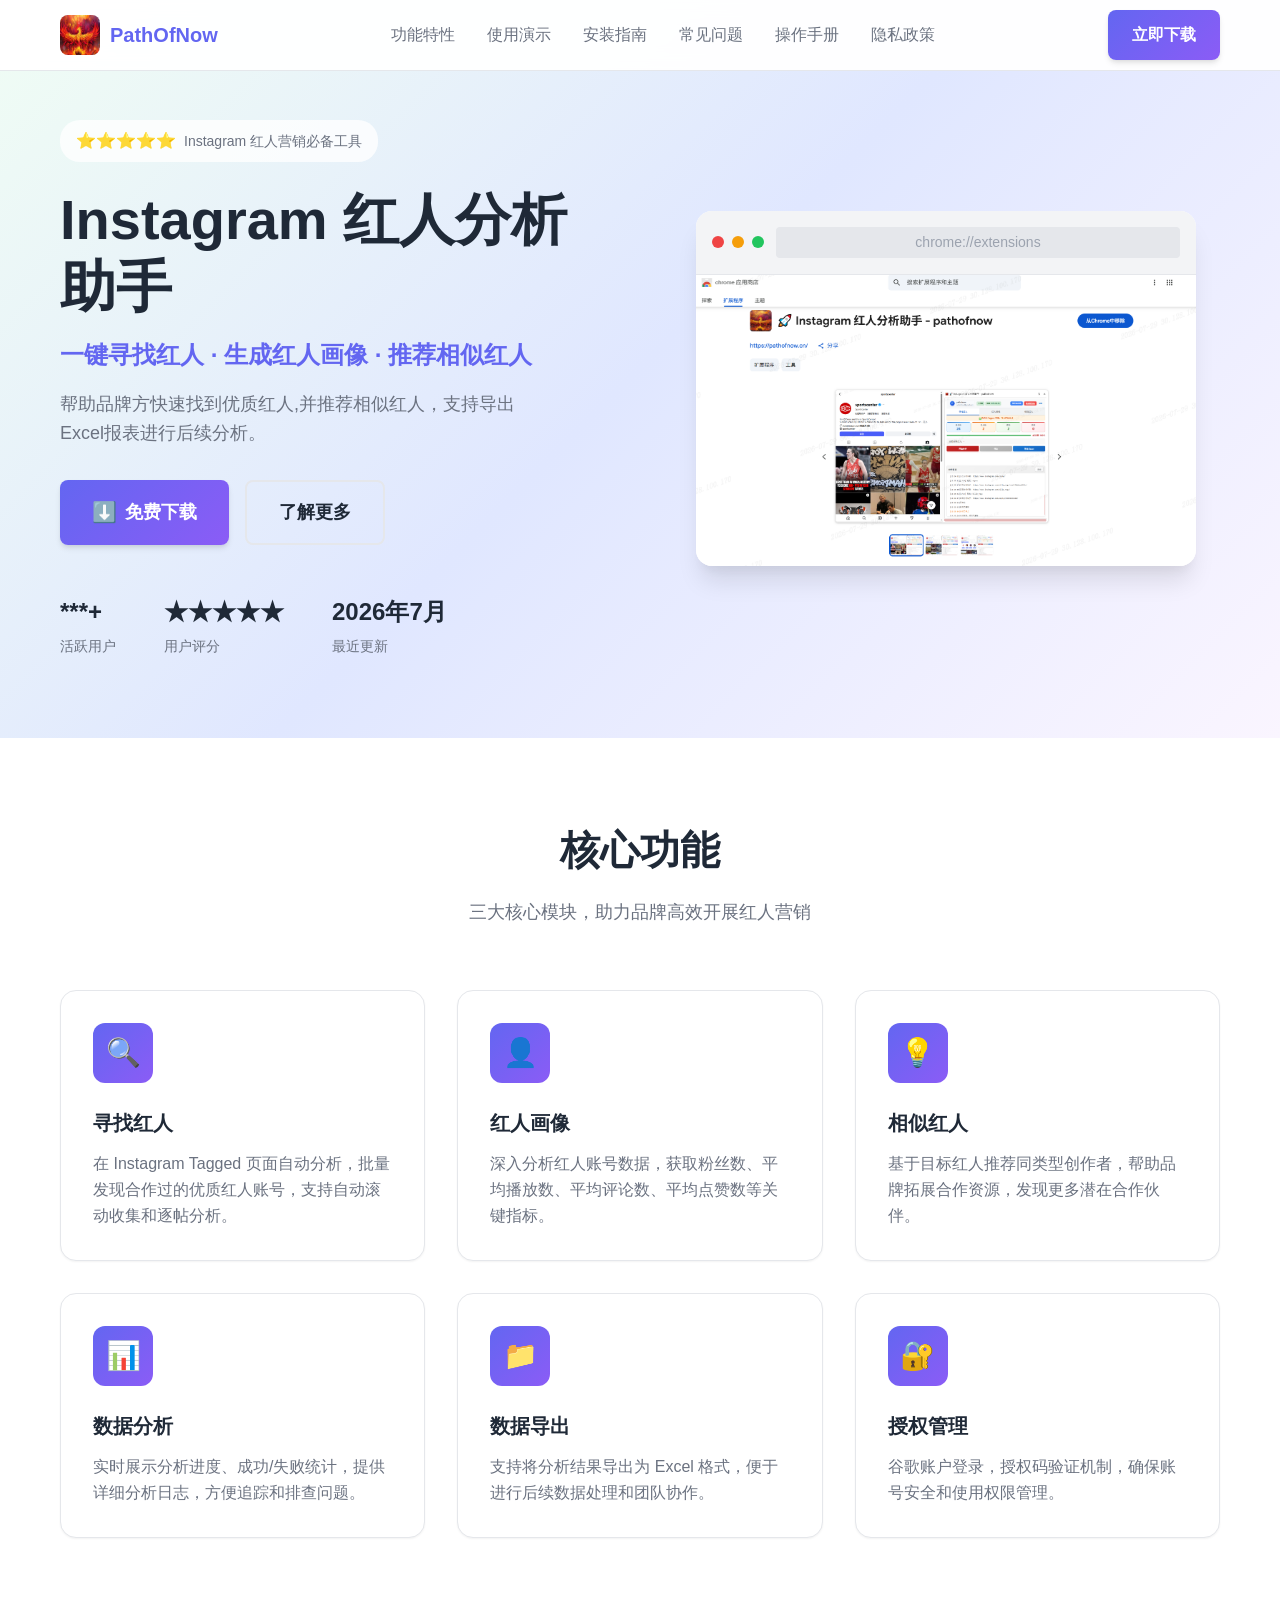
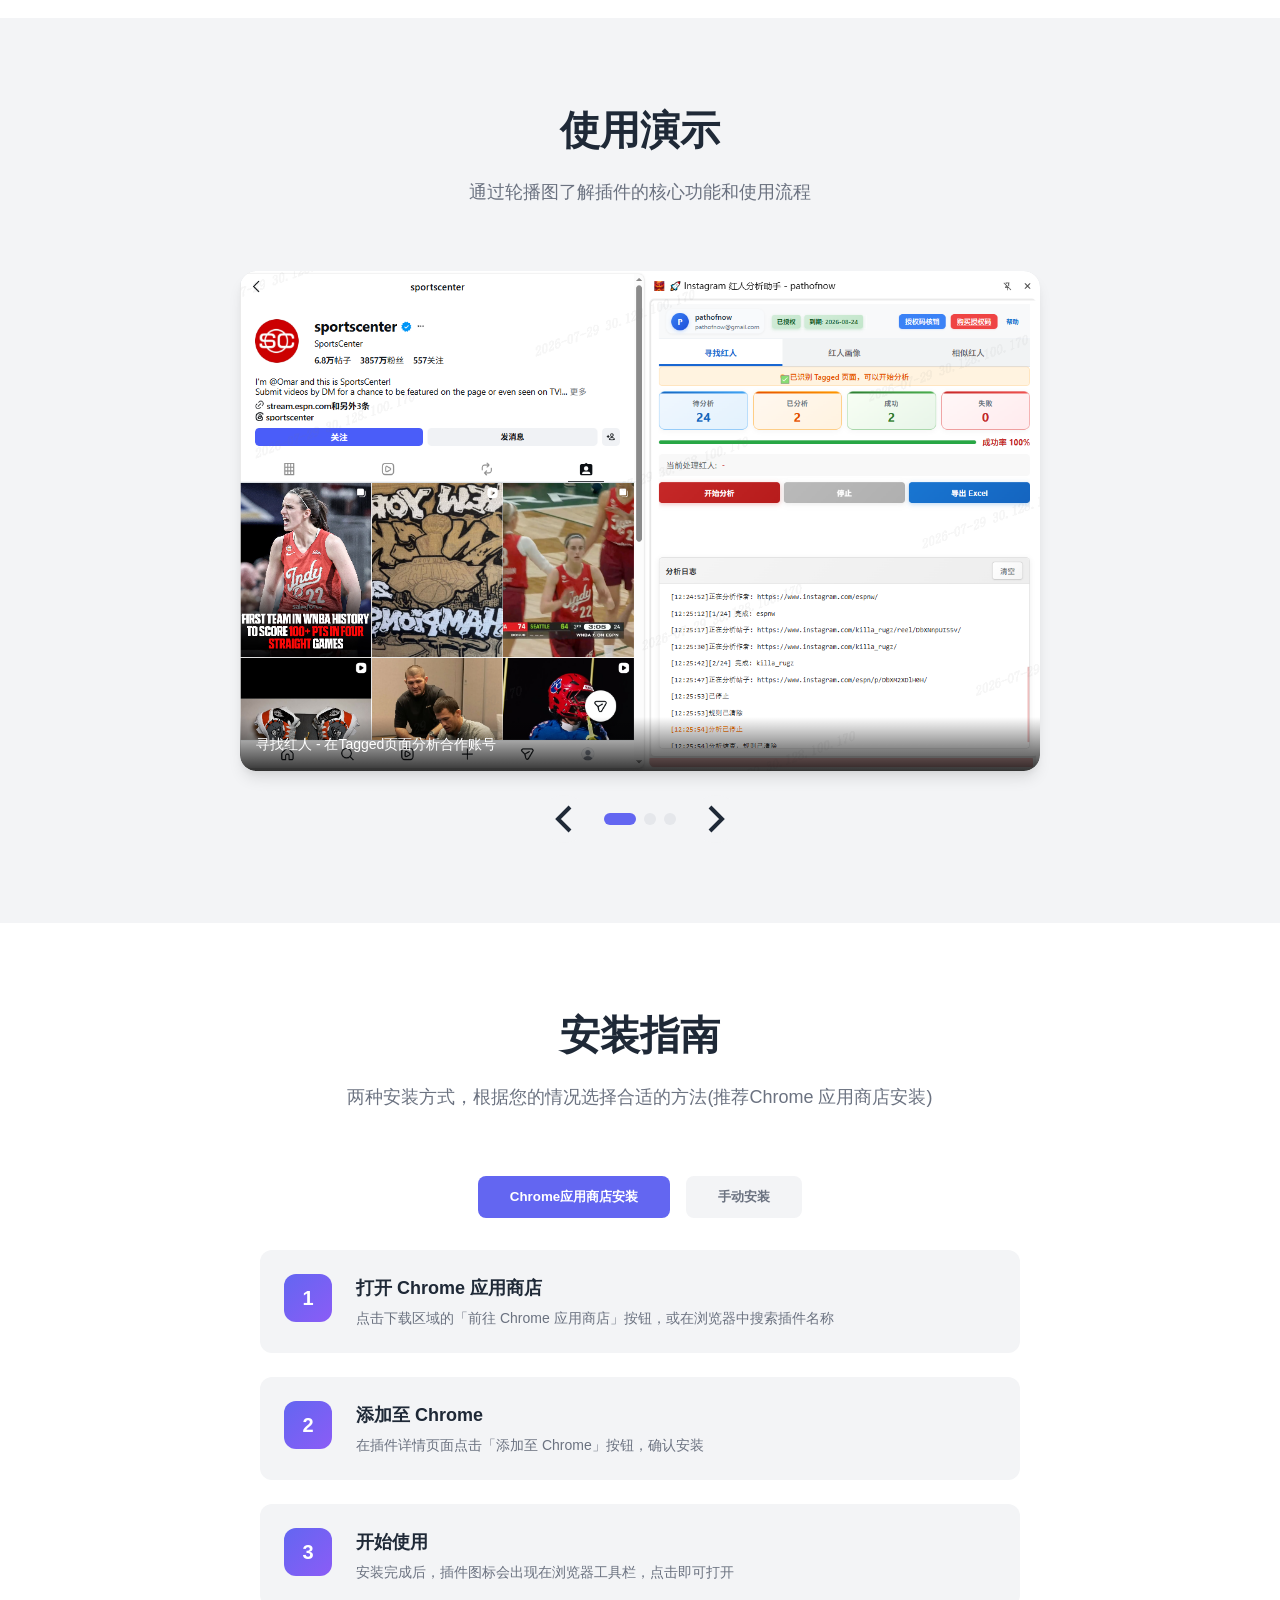
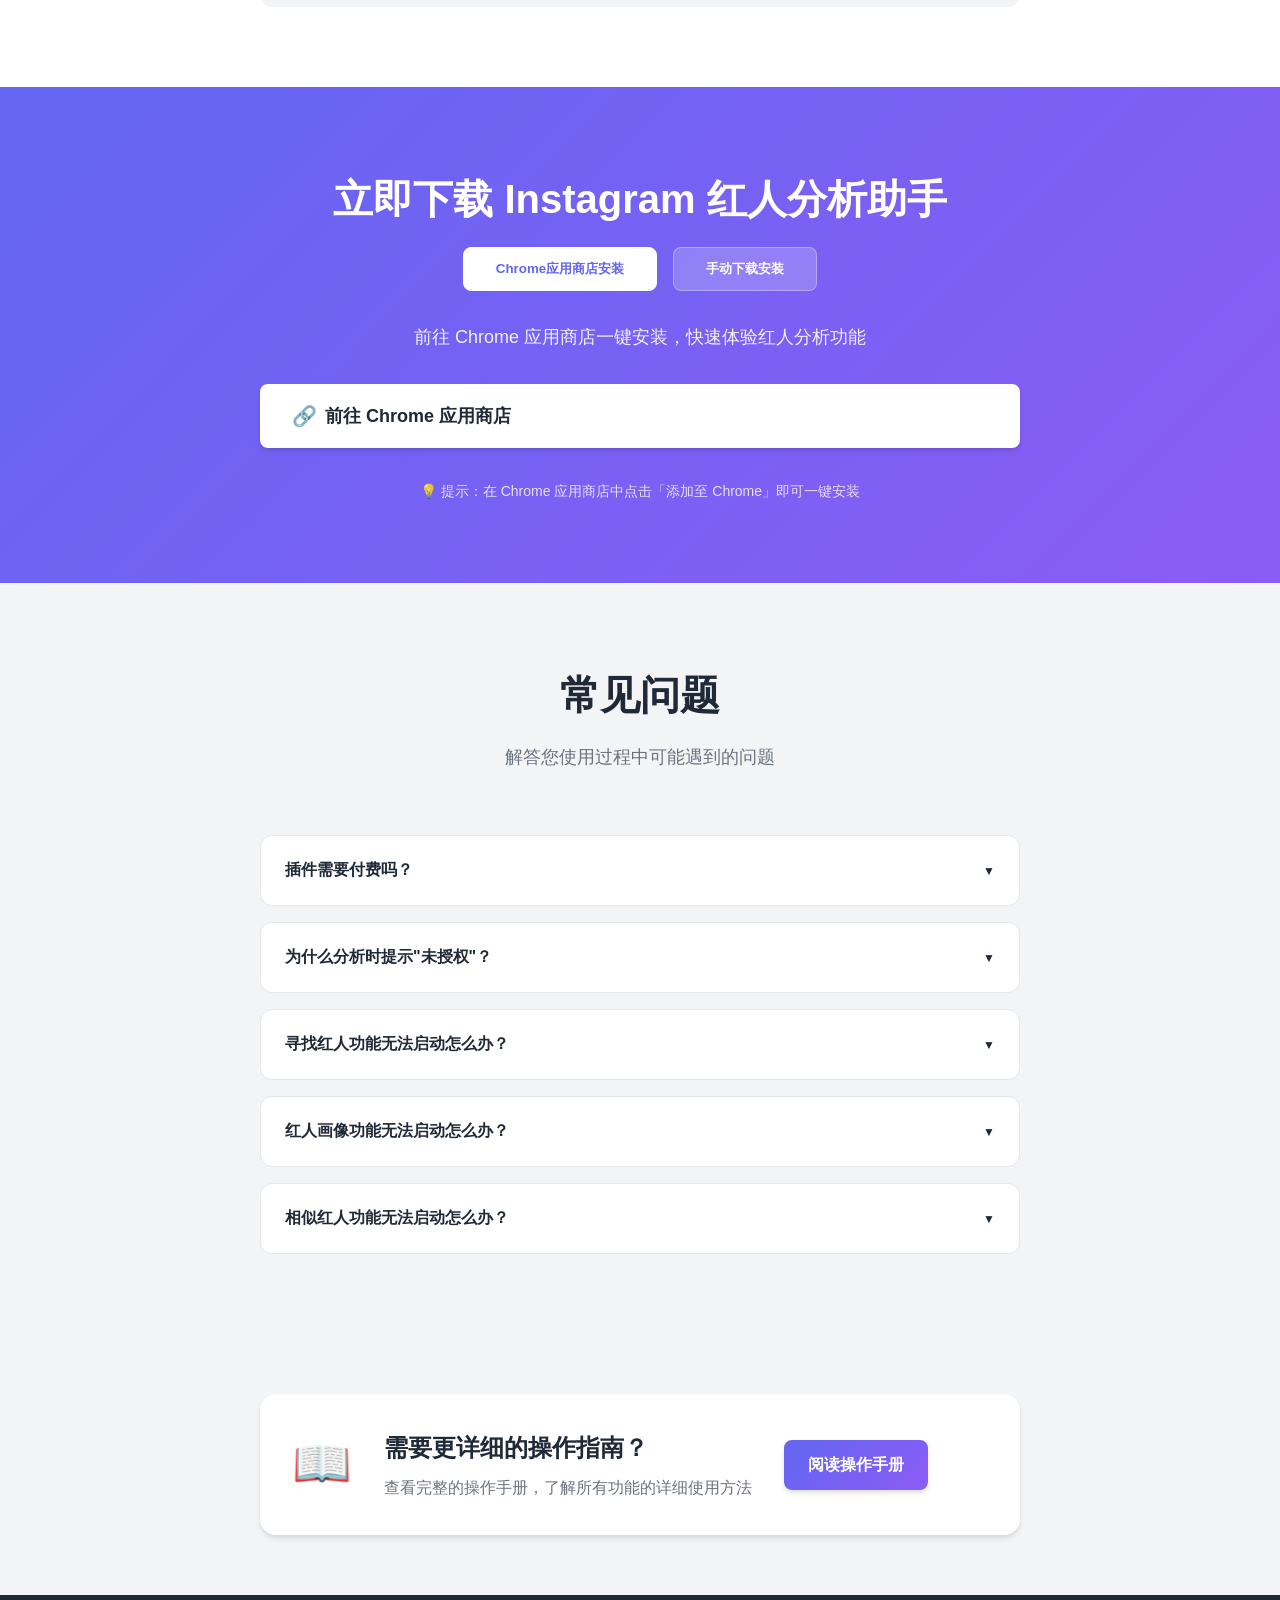
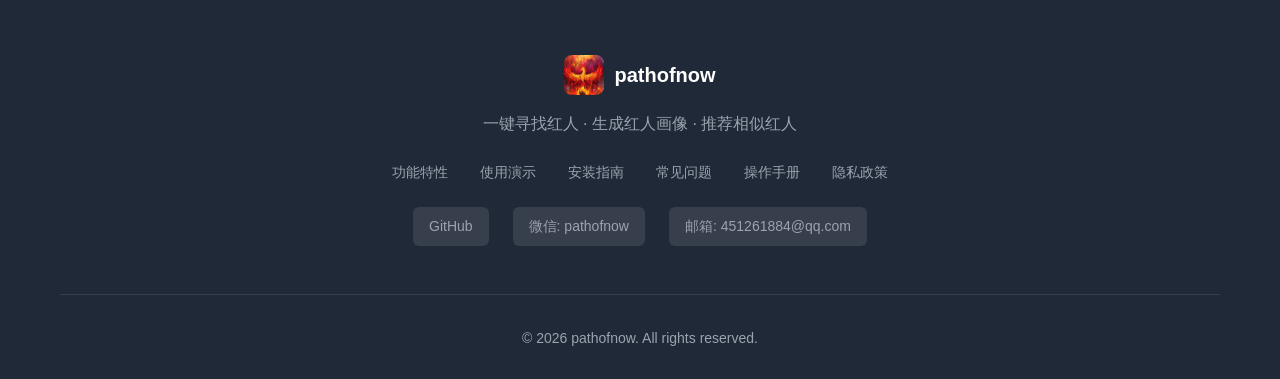
==== docs/index.html @ ff01068b "ss" ====
<!DOCTYPE html>
<html lang="zh-CN">

<head>
    <meta charset="UTF-8">
    <meta name="viewport" content="width=device-width, initial-scale=1.0">
    <title>PathOfNow 您的红人分析效率神器</title>
    <meta name="description" content="PathOfNow 是一款强大的浏览器扩展，帮助您提升工作效率，享受更好的浏览体验。">
    <link rel="stylesheet" href="css/style.css">
    <link rel="icon" type="image/png" href="assets/images/logo.png">

</head>

<body>
    <nav class="navbar">
        <div class="nav-container">
            <div class="nav-logo">
                <img src="assets/images/logo.png" alt="Logo" class="logo-icon">
                <span class="logo-text">PathOfNow</span>
            </div>
            <ul class="nav-links">
                <li><a href="#features">功能特性</a></li>
                <li><a href="#demo">使用演示</a></li>
                <li><a href="#install">安装指南</a></li>
                <li><a href="#faq">常见问题</a></li>
                <li><a href="manual.html" >操作手册</a></li>
                <li><a href="privacy.html" target="_blank">隐私政策</a></li>

            </ul>
            <div class="nav-actions">
                <a href="#download" class="btn btn-primary">立即下载</a>
                <div class="hamburger">
                    <span></span>
                    <span></span>
                    <span></span>
                </div>
            </div>
        </div>
    </nav>

    <section class="hero">
        <div class="hero-container">
            <div class="hero-content">
                <div class="hero-badge">
                    <span class="badge-icon">⭐⭐⭐⭐⭐</span>
                    <span>Instagram 红人营销必备工具</span>
                </div>
                <h1 class="hero-title">Instagram 红人分析助手</h1>
                <p class="hero-subtitle">一键寻找红人 · 生成红人画像 · 推荐相似红人</p>
                <p class="hero-description">帮助品牌方快速找到优质红人,并推荐相似红人，支持导出 Excel报表进行后续分析。</p>
                <div class="hero-actions">
                    <a href="#download" class="btn btn-large btn-primary">
                        <span class="btn-icon">⬇️</span>
                        免费下载
                    </a>
                    <a href="#features" class="btn btn-large btn-outline">
                        了解更多
                    </a>
                </div>
                <div class="hero-stats">
                    <div class="stat-item">
                        <span class="stat-value">***+</span>
                        <span class="stat-label">活跃用户</span>
                    </div>
                    <div class="stat-item">
                        <span class="stat-value">★★★★★</span>
                        <span class="stat-label">用户评分</span>
                    </div>
                    <div class="stat-item">
                        <span class="stat-value">2026年7月</span>
                        <span class="stat-label">最近更新</span>
                    </div>
                </div>
            </div>
            <div class="hero-visual">
                <div class="browser-mockup">
                    <div class="browser-header">
                        <div class="browser-dots">
                            <span class="dot dot-red"></span>
                            <span class="dot dot-yellow"></span>
                            <span class="dot dot-green"></span>
                        </div>
                        <div class="browser-url">chrome://extensions</div>
                    </div>
                    <div class="browser-content">
                        <img src="assets/images/plugin.png" alt="插件截图" class="screenshot">
                    </div>
                </div>
            </div>
        </div>
    </section>

    <section class="features" id="features">
        <div class="features-container">
            <div class="section-header">
                <h2 class="section-title">核心功能</h2>
                <p class="section-subtitle">三大核心模块，助力品牌高效开展红人营销</p>
            </div>
            <div class="features-grid">
                <div class="feature-card">
                    <div class="feature-icon">
                        <span>🔍</span>
                    </div>
                    <h3 class="feature-title">寻找红人</h3>
                    <p class="feature-description">在 Instagram Tagged 页面自动分析，批量发现合作过的优质红人账号，支持自动滚动收集和逐帖分析。</p>
                </div>
                <div class="feature-card">
                    <div class="feature-icon">
                        <span>👤</span>
                    </div>
                    <h3 class="feature-title">红人画像</h3>
                    <p class="feature-description">深入分析红人账号数据，获取粉丝数、平均播放数、平均评论数、平均点赞数等关键指标。</p>
                </div>
                <div class="feature-card">
                    <div class="feature-icon">
                        <span>💡</span>
                    </div>
                    <h3 class="feature-title">相似红人</h3>
                    <p class="feature-description">基于目标红人推荐同类型创作者，帮助品牌拓展合作资源，发现更多潜在合作伙伴。</p>
                </div>
                <div class="feature-card">
                    <div class="feature-icon">
                        <span>📊</span>
                    </div>
                    <h3 class="feature-title">数据分析</h3>
                    <p class="feature-description">实时展示分析进度、成功/失败统计，提供详细分析日志，方便追踪和排查问题。</p>
                </div>
                <div class="feature-card">
                    <div class="feature-icon">
                        <span>📁</span>
                    </div>
                    <h3 class="feature-title">数据导出</h3>
                    <p class="feature-description">支持将分析结果导出为 Excel 格式，便于进行后续数据处理和团队协作。</p>
                </div>
                <div class="feature-card">
                    <div class="feature-icon">
                        <span>🔐</span>
                    </div>
                    <h3 class="feature-title">授权管理</h3>
                    <p class="feature-description">谷歌账户登录，授权码验证机制，确保账号安全和使用权限管理。</p>
                </div>
            </div>
        </div>
    </section>

    <section class="demo" id="demo">
        <div class="demo-container">
            <div class="section-header">
                <h2 class="section-title">使用演示</h2>
                <p class="section-subtitle">通过轮播图了解插件的核心功能和使用流程</p>
            </div>
            <div class="demo-content">
                <div class="demo-carousel">
                    <div class="carousel-container">
                        <div class="carousel-track">
                            <div class="carousel-slide" data-index="0">
                                <img src="assets/images/tagged_find.png" alt="寻找红人功能">
                                <div class="slide-caption">寻找红人 - 在Tagged页面分析合作账号</div>
                            </div>
                            <div class="carousel-slide" data-index="1">
                                <img src="assets/images/huaxiang.png" alt="红人画像功能">
                                <div class="slide-caption">红人画像 - 分析粉丝数、播放量等关键数据</div>
                            </div>
                            <div class="carousel-slide" data-index="2">
                                <img src="assets/images/tuijian.png" alt="相似红人推荐">
                                <div class="slide-caption">相似红人 - 发现同类型的优质创作者</div>
                            </div>
                        </div>
                    </div>
                    <div class="carousel-controls">
                        <button class="carousel-prev" aria-label="上一张">
                            <svg viewBox="0 0 24 24" fill="none" stroke="currentColor" stroke-width="2">
                                <path d="M15 18l-6-6 6-6" />
                            </svg>
                        </button>
                        <div class="carousel-indicators">
                            <button class="indicator active" data-index="0"></button>
                            <button class="indicator" data-index="1"></button>
                            <button class="indicator" data-index="2"></button>
                        </div>
                        <button class="carousel-next" aria-label="下一张">
                            <svg viewBox="0 0 24 24" fill="none" stroke="currentColor" stroke-width="2">
                                <path d="M9 18l6-6-6-6" />
                            </svg>
                        </button>
                    </div>
                </div>
            </div>
        </div>
    </section>

    <section class="install" id="install">
        <div class="install-container">
            <div class="section-header">
                <h2 class="section-title">安装指南</h2>
                <p class="section-subtitle">两种安装方式，根据您的情况选择合适的方法(推荐Chrome 应用商店安装)</p>
            </div>
            <div class="install-tabs">
                <button class="tab-btn active" data-tab="chrome">Chrome应用商店安装</button>
                <button class="tab-btn" data-tab="manual">手动安装</button>
            </div>
            <div class="tab-content active" id="chrome">
                <div class="install-steps">
                    <div class="install-step">
                        <div class="install-step-icon">1</div>
                        <div class="install-step-content">
                            <h4>打开 Chrome 应用商店</h4>
                            <p>点击下载区域的「前往 Chrome 应用商店」按钮，或在浏览器中搜索插件名称</p>
                        </div>
                    </div>
                    <div class="install-step">
                        <div class="install-step-icon">2</div>
                        <div class="install-step-content">
                            <h4>添加至 Chrome</h4>
                            <p>在插件详情页面点击「添加至 Chrome」按钮，确认安装</p>
                        </div>
                    </div>
                    <div class="install-step">
                        <div class="install-step-icon">3</div>
                        <div class="install-step-content">
                            <h4>开始使用</h4>
                            <p>安装完成后，插件图标会出现在浏览器工具栏，点击即可打开</p>
                        </div>
                    </div>
                </div>
            </div>
            <div class="tab-content" id="manual">
                <div class="install-steps">
                    <div class="install-step">
                        <div class="install-step-icon">1</div>
                        <div class="install-step-content">
                            <h4>下载插件压缩包</h4>
                            <p>点击下方下载按钮，获取插件 ZIP 压缩包</p>
                        </div>
                    </div>
                    <div class="install-step">
                        <div class="install-step-icon">2</div>
                        <div class="install-step-content">
                            <h4>解压压缩包</h4>
                            <p>将下载的 ZIP 文件解压到任意文件夹，记住解压路径</p>
                        </div>
                    </div>
                    <div class="install-step">
                        <div class="install-step-icon">3</div>
                        <div class="install-step-content">
                            <h4>打开扩展管理页面</h4>
                            <p>在浏览器地址栏输入 chrome://extensions 并回车</p>
                        </div>
                    </div>
                    <div class="install-step">
                        <div class="install-step-icon">4</div>
                        <div class="install-step-content">
                            <h4>开启开发者模式</h4>
                            <p>在扩展管理页面右上角开启「开发者模式」开关</p>
                        </div>
                    </div>
                    <div class="install-step">
                        <div class="install-step-icon">5</div>
                        <div class="install-step-content">
                            <h4>加载已解压的扩展程序</h4>
                            <p>点击「加载已解压的扩展程序」，选择解压后的文件夹</p>
                        </div>
                    </div>
                    <div class="install-step">
                        <div class="install-step-icon">6</div>
                        <div class="install-step-content">
                            <h4>固定插件到工具栏</h4>
                            <p>点击浏览器右上角三个点的图标,在下拉列表中选择 拓展程序/管理拓展程序,固定插件到工具栏</p>
                        </div>
                    </div>
                </div>
            </div>
        </div>
    </section>

    <section class="download" id="download">
        <div class="download-container">
            <div class="download-content">
                <h2 class="download-title">立即下载 Instagram 红人分析助手</h2>
                <div class="install-tabs download-tabs">
                    <button class="tab-btn active" data-tab="chrome-store">Chrome应用商店安装</button>
                    <button class="tab-btn " data-tab="download-zip">手动下载安装</button>
                </div>
                <div class="tab-content download-tab-content active" id="chrome-store">
                    <p class="download-description">前往 Chrome 应用商店一键安装，快速体验红人分析功能</p>
                    <div class="download-buttons">
                        <a href="https://chromewebstore.google.com/search/pathofnow?hl=zh-CN" class="btn btn-large btn-primary btn-chrome" target="_blank">
                            <span class="btn-icon">🔗</span>
                            前往 Chrome 应用商店
                        </a>
                    </div>
                    <p class="download-note">💡 提示：在 Chrome 应用商店中点击「添加至 Chrome」即可一键安装</p>
                </div>
                <div class="tab-content download-tab-content " id="download-zip">
                    <p class="download-description">下载插件后，按照安装指南完成安装，开启您的红人营销分析之旅</p>
                    <div class="download-buttons">
                        <a href="https://github.com/PathOfNow/Influencer-Analysis-chrome-extension/releases/latest/download/release.zip"
                            class="btn btn-large btn-primary btn-zip" target="_blank">
                            <span class="btn-icon">📦</span>
                            下载 ZIP 包
                        </a>
                    </div>
                    <p class="download-note">💡 提示：安装前请确保您使用的是 Chrome 或其他 Chromium 内核浏览器，安装后授权谷歌登录即可使用</p>
                </div>
            </div>
        </div>
    </section>

    <section class="faq" id="faq">
        <div class="faq-container">
            <div class="section-header">
                <h2 class="section-title">常见问题</h2>
                <p class="section-subtitle">解答您使用过程中可能遇到的问题</p>
            </div>
            <div class="faq-list">
                <div class="faq-item">
                    <button class="faq-question">
                        <span>插件需要付费吗？</span>
                        <span class="faq-icon">▼</span>
                    </button>
                    <div class="faq-answer">
                        <p>插件本身免费下载，登录后可以免费试用3天。到期后可以购买授权码继续使用。</p>
                    </div>
                </div>
                <div class="faq-item">
                    <button class="faq-question">
                        <span>为什么分析时提示"未授权"？</span>
                        <span class="faq-icon">▼</span>
                    </button>
                    <div class="faq-answer">
                        <p>这表示您未授权或者授权已到期。请点击"授权码核销"按钮，输入购买的授权码完成验证。</p>
                    </div>
                </div>
                <div class="faq-item">
                    <button class="faq-question">
                        <span>寻找红人功能无法启动怎么办？</span>
                        <span class="faq-icon">▼</span>
                    </button>
                    <div class="faq-answer">
                        <p>请确保您当前在 Instagram 的 Tagged 页面（URL包含 /tagged/），并且已登录 Instagram 账号。如果问题依旧，请尝试刷新页面后重新操作。</p>
                    </div>
                </div>
                <div class="faq-item">
                    <button class="faq-question">
                        <span>红人画像功能无法启动怎么办？</span>
                        <span class="faq-icon">▼</span>
                    </button>
                    <div class="faq-answer">
                        <p>请确保您当前在 Instagram 的红人主页页面，并且已登录 Instagram 账号，如果问题依旧，请尝试刷新页面后重新操作</p>
                    </div>
                </div>
                <div class="faq-item">
                    <button class="faq-question">
                        <span>相似红人功能无法启动怎么办？</span>
                        <span class="faq-icon">▼</span>
                    </button>
                    <div class="faq-answer">
                        <p>请确保您当前在 Instagram 的红人主页页面，并且已登录 Instagram 账号，同时你的账户有相似推荐的权限(有联系人图标➕👤),同时红人打开了相似推荐的权限</p>
                    </div>
                </div>
            </div>
        </div>
    </section>

    <section class="manual-link">
        <div class="manual-link-container">
            <div class="manual-link-content">
                <div class="manual-link-icon">📖</div>
                <div class="manual-link-text">
                    <h3>需要更详细的操作指南？</h3>
                    <p>查看完整的操作手册，了解所有功能的详细使用方法</p>
                </div>
                <a href="manual.html" class="btn btn-primary">阅读操作手册</a>
            </div>
        </div>
    </section>

    <footer class="footer">
        <div class="footer-container">
            <div class="footer-content">
                <div class="footer-logo">
                    <img src="assets/images/logo.png" alt="Logo" class="logo-icon">
                    <span class="logo-text">pathofnow</span>
                </div>
                <p class="footer-description">一键寻找红人 · 生成红人画像 · 推荐相似红人</p>
                <div class="footer-links">
                    <a href="#features">功能特性</a>
                    <a href="#demo">使用演示</a>
                    <a href="#install">安装指南</a>
                    <a href="#faq">常见问题</a>
                    <a href="manual.html" >操作手册</a>
                    <a href="privacy.html" target="_blank">隐私政策</a>
                </div>
                <div class="footer-social">
                    <a href="https://github.com/PathOfNow/Influencer-Analysis-chrome-extension" target="_blank" class="social-icon">GitHub</a>
                    <span class="social-icon">微信: pathofnow</span>
                    <span class="social-icon">邮箱: 451261884@qq.com</span>
                </div>
            </div>
            <div class="footer-bottom">
                <p>© 2026 pathofnow. All rights reserved.</p>
            </div>
        </div>
    </footer>

    <script src="js/main.js"></script>
</body>

</html>
---- docs/css/style.css ----
* {
    margin: 0;
    padding: 0;
    box-sizing: border-box;
}

:root {
    --primary-color: #6366f1;
    --primary-dark: #4f46e5;
    --secondary-color: #8b5cf6;
    --accent-color: #f59e0b;
    --text-primary: #1f2937;
    --text-secondary: #6b7280;
    --text-light: #9ca3af;
    --bg-primary: #ffffff;
    --bg-secondary: #f3f4f6;
    --bg-tertiary: #e5e7eb;
    --card-bg: #ffffff;
    --border-color: #e5e7eb;
    --shadow-sm: 0 1px 2px 0 rgba(0, 0, 0, 0.05);
    --shadow-md: 0 4px 6px -1px rgba(0, 0, 0, 0.1), 0 2px 4px -1px rgba(0, 0, 0, 0.06);
    --shadow-lg: 0 10px 15px -3px rgba(0, 0, 0, 0.1), 0 4px 6px -2px rgba(0, 0, 0, 0.05);
    --shadow-xl: 0 20px 25px -5px rgba(0, 0, 0, 0.1), 0 10px 10px -5px rgba(0, 0, 0, 0.04);
}

html {
    scroll-behavior: smooth;
}

body {
    font-family: -apple-system, BlinkMacSystemFont, 'Segoe UI', Roboto, 'Helvetica Neue', Arial, sans-serif;
    color: var(--text-primary);
    background-color: var(--bg-primary);
    line-height: 1.6;
}

.container {
    max-width: 1200px;
    margin: 0 auto;
    padding: 0 20px;
}

.navbar {
    position: fixed;
    top: 0;
    left: 0;
    right: 0;
    background: rgba(255, 255, 255, 0.95);
    backdrop-filter: blur(10px);
    z-index: 1000;
    border-bottom: 1px solid var(--border-color);
    transition: transform 0.3s ease;
}

.hamburger {
    display: none;
    flex-direction: column;
    gap: 5px;
    cursor: pointer;
    padding: 5px;
}

.hamburger span {
    width: 25px;
    height: 3px;
    background: var(--text-primary);
    border-radius: 3px;
    transition: all 0.3s;
}

.hamburger.active span:nth-child(1) {
    transform: rotate(45deg) translate(5px, 5px);
}

.hamburger.active span:nth-child(2) {
    opacity: 0;
}

.hamburger.active span:nth-child(3) {
    transform: rotate(-45deg) translate(7px, -6px);
}

.nav-container {
    max-width: 1200px;
    margin: 0 auto;
    padding: 0 20px;
    display: flex;
    align-items: center;
    justify-content: space-between;
    height: 70px;
}

.nav-logo {
    display: flex;
    align-items: center;
    gap: 10px;
}

.logo-icon {
    width: 40px;
    height: 40px;
    border-radius: 8px;
}

.logo-text {
    font-size: 1.25rem;
    font-weight: 700;
    color: var(--primary-color);
}

.nav-links {
    display: flex;
    list-style: none;
    gap: 2rem;
}

.nav-links a {
    text-decoration: none;
    color: var(--text-secondary);
    font-weight: 500;
    transition: color 0.2s;
}

.nav-links a:hover {
    color: var(--primary-color);
}

.nav-actions {
    display: flex;
    gap: 1rem;
}

.btn {
    display: inline-flex;
    align-items: center;
    gap: 0.5rem;
    padding: 0.75rem 1.5rem;
    border-radius: 8px;
    font-weight: 600;
    text-decoration: none;
    transition: all 0.2s;
    cursor: pointer;
    border: none;
    font-size: 1rem;
}

.btn-primary {
    background: linear-gradient(135deg, var(--primary-color), var(--secondary-color));
    color: white;
    box-shadow: var(--shadow-md);
}

.btn-primary:hover {
    transform: translateY(-1px);
    box-shadow: var(--shadow-lg);
}

.btn-outline {
    background: transparent;
    color: var(--text-primary);
    border: 2px solid var(--border-color);
}

.btn-outline:hover {
    border-color: var(--primary-color);
    color: var(--primary-color);
}

.btn-large {
    padding: 1rem 2rem;
    font-size: 1.125rem;
}

.btn-icon {
    font-size: 1.25rem;
}

.hero {
    padding: 120px 0 80px;
    background: linear-gradient(135deg, #f0fdf4 0%, #e0e7ff 50%, #faf5ff 100%);
    overflow: hidden;
}

.hero-container {
    max-width: 1200px;
    margin: 0 auto;
    padding: 0 20px;
    display: grid;
    grid-template-columns: 1fr 1fr;
    gap: 4rem;
    align-items: center;
}

.hero-content {
    text-align: left;
}

.hero-badge {
    display: inline-flex;
    align-items: center;
    gap: 0.5rem;
    background: rgba(255, 255, 255, 0.8);
    padding: 0.5rem 1rem;
    border-radius: 20px;
    margin-bottom: 1.5rem;
    font-size: 0.875rem;
    color: var(--text-secondary);
}

.badge-icon {
    font-size: 1rem;
}

.hero-title {
    font-size: 3.5rem;
    font-weight: 800;
    color: var(--text-primary);
    margin-bottom: 1rem;
    line-height: 1.2;
}

.hero-subtitle {
    font-size: 1.5rem;
    font-weight: 600;
    color: var(--primary-color);
    margin-bottom: 1rem;
}

.hero-description {
    font-size: 1.125rem;
    color: var(--text-secondary);
    margin-bottom: 2rem;
    max-width: 500px;
}

.hero-actions {
    display: flex;
    gap: 1rem;
    margin-bottom: 3rem;
}

.hero-stats {
    display: flex;
    gap: 3rem;
}

.stat-item {
    display: flex;
    flex-direction: column;
    gap: 0.25rem;
}

.stat-value {
    font-size: 1.5rem;
    font-weight: 700;
    color: var(--text-primary);
}

.stat-label {
    font-size: 0.875rem;
    color: var(--text-secondary);
}

.hero-visual {
    display: flex;
    justify-content: center;
    align-items: center;
}

.browser-mockup {
    background: white;
    border-radius: 16px;
    box-shadow: var(--shadow-xl);
    overflow: hidden;
    width: 100%;
    max-width: 500px;
}

.browser-header {
    display: flex;
    align-items: center;
    gap: 0.75rem;
    padding: 1rem;
    background: var(--bg-secondary);
    border-bottom: 1px solid var(--border-color);
}

.browser-dots {
    display: flex;
    gap: 0.5rem;
}

.dot {
    width: 12px;
    height: 12px;
    border-radius: 50%;
}

.dot-red { background: #ef4444; }
.dot-yellow { background: #f59e0b; }
.dot-green { background: #22c55e; }

.browser-url {
    flex: 1;
    text-align: center;
    font-size: 0.875rem;
    color: var(--text-light);
    background: var(--bg-tertiary);
    padding: 0.25rem 0.5rem;
    border-radius: 4px;
}

.browser-content {
    padding: 0;
}

.screenshot {
    width: 100%;
    height: auto;
    display: block;
}

.features {
    padding: 80px 0;
    background: var(--bg-primary);
}

.features-container {
    max-width: 1200px;
    margin: 0 auto;
    padding: 0 20px;
}

.section-header {
    text-align: center;
    margin-bottom: 4rem;
}

.section-title {
    font-size: 2.5rem;
    font-weight: 800;
    color: var(--text-primary);
    margin-bottom: 1rem;
}

.section-subtitle {
    font-size: 1.125rem;
    color: var(--text-secondary);
    max-width: 600px;
    margin: 0 auto;
}

.features-grid {
    display: grid;
    grid-template-columns: repeat(3, 1fr);
    gap: 2rem;
}

.feature-card {
    background: var(--card-bg);
    padding: 2rem;
    border-radius: 16px;
    box-shadow: var(--shadow-sm);
    transition: all 0.3s;
    border: 1px solid var(--border-color);
}

.feature-card:hover {
    transform: translateY(-5px);
    box-shadow: var(--shadow-lg);
    border-color: var(--primary-color);
}

.feature-icon {
    width: 60px;
    height: 60px;
    background: linear-gradient(135deg, var(--primary-color), var(--secondary-color));
    border-radius: 12px;
    display: flex;
    align-items: center;
    justify-content: center;
    margin-bottom: 1.5rem;
    font-size: 1.75rem;
}

.feature-title {
    font-size: 1.25rem;
    font-weight: 700;
    color: var(--text-primary);
    margin-bottom: 0.75rem;
}

.feature-description {
    font-size: 1rem;
    color: var(--text-secondary);
    line-height: 1.6;
}

.demo {
    padding: 80px 0;
    background: var(--bg-secondary);
}

.demo-container {
    max-width: 1200px;
    margin: 0 auto;
    padding: 0 20px;
}

.demo-content {
    display: flex;
    justify-content: center;
    align-items: center;
}

.demo-carousel {
    width: 100%;
    max-width: 800px;
}

.carousel-container {
    position: relative;
    width: 100%;
    overflow: hidden;
    border-radius: 16px;
    background: var(--bg-tertiary);
    box-shadow: var(--shadow-lg);
}

.carousel-track {
    display: flex;
    transition: transform 0.5s ease;
}

.carousel-slide {
    flex: 0 0 100%;
    position: relative;
}

.carousel-slide img {
    width: 100%;
    height: auto;
    display: block;
    border-radius: 16px;
}

.slide-caption {
    position: absolute;
    bottom: 0;
    left: 0;
    right: 0;
    padding: 1rem;
    background: linear-gradient(to top, rgba(0,0,0,0.8), transparent);
    color: white;
    font-size: 0.875rem;
    border-radius: 0 0 16px 16px;
}

.carousel-controls {
    display: flex;
    align-items: center;
    justify-content: center;
    gap: 1rem;
    margin-top: 1.5rem;
}

.carousel-prev,
.carousel-next {
    width: 48px;
    height: 48px;
    border-radius: 50%;
    border: none;
    background: var(--bg-secondary);
    color: var(--text-primary);
    display: flex;
    align-items: center;
    justify-content: center;
    cursor: pointer;
    transition: all 0.2s;
}

.carousel-prev:hover,
.carousel-next:hover {
    background: var(--primary-color);
    color: white;
}

.carousel-indicators {
    display: flex;
    gap: 0.5rem;
}

.indicator {
    width: 12px;
    height: 12px;
    border-radius: 50%;
    border: none;
    background: var(--border-color);
    cursor: pointer;
    transition: all 0.2s;
}

.indicator.active {
    width: 32px;
    border-radius: 6px;
    background: var(--primary-color);
}

.video-placeholder {
    text-align: center;
    color: var(--text-light);
}

.play-button {
    width: 80px;
    height: 80px;
    background: var(--primary-color);
    border-radius: 50%;
    display: flex;
    align-items: center;
    justify-content: center;
    margin: 0 auto 1rem;
    cursor: pointer;
    transition: all 0.3s;
    color: white;
    font-size: 2rem;
    box-shadow: var(--shadow-lg);
}

.play-button:hover {
    transform: scale(1.1);
    box-shadow: var(--shadow-xl);
}

.demo-steps {
    display: flex;
    flex-direction: column;
    gap: 1.5rem;
}

.step-item {
    display: flex;
    gap: 1.5rem;
    align-items: flex-start;
}

.step-number {
    width: 40px;
    height: 40px;
    background: linear-gradient(135deg, var(--primary-color), var(--secondary-color));
    border-radius: 50%;
    display: flex;
    align-items: center;
    justify-content: center;
    color: white;
    font-weight: 700;
    font-size: 1.125rem;
    flex-shrink: 0;
}

.step-content h4 {
    font-size: 1.125rem;
    font-weight: 700;
    color: var(--text-primary);
    margin-bottom: 0.25rem;
}

.step-content p {
    font-size: 0.875rem;
    color: var(--text-secondary);
}

.install {
    padding: 80px 0;
    background: var(--bg-primary);
}

.install-container {
    max-width: 800px;
    margin: 0 auto;
    padding: 0 20px;
}

.install-tabs {
    display: flex;
    justify-content: center;
    gap: 1rem;
    margin-bottom: 2rem;
}

.tab-btn {
    padding: 0.75rem 2rem;
    border: none;
    border-radius: 8px;
    font-weight: 600;
    cursor: pointer;
    transition: all 0.2s;
    background: var(--bg-secondary);
    color: var(--text-secondary);
}

.tab-btn:hover {
    background: var(--bg-tertiary);
}

.tab-btn.active {
    background: var(--primary-color);
    color: white;
}

.tab-content {
    display: none;
}

.tab-content.active {
    display: block;
}

.download .download-tab-content {
    display: none;
}

.download .download-tab-content.active {
    display: block;
}

.download .tab-btn {
    background: rgba(255, 255, 255, 0.2);
    color: white;
    border: 1px solid rgba(255, 255, 255, 0.3);
}

.download .tab-btn:hover {
    background: rgba(255, 255, 255, 0.3);
}

.download .tab-btn.active {
    background: white;
    color: var(--primary-color);
    border-color: white;
}

.install-steps {
    display: flex;
    flex-direction: column;
    gap: 1.5rem;
}

.install-step {
    display: flex;
    gap: 1.5rem;
    align-items: flex-start;
    background: var(--bg-secondary);
    padding: 1.5rem;
    border-radius: 12px;
}

.install-step-icon {
    width: 48px;
    height: 48px;
    background: linear-gradient(135deg, var(--primary-color), var(--secondary-color));
    border-radius: 12px;
    display: flex;
    align-items: center;
    justify-content: center;
    color: white;
    font-weight: 700;
    font-size: 1.25rem;
    flex-shrink: 0;
}

.install-step-content h4 {
    font-size: 1.125rem;
    font-weight: 700;
    color: var(--text-primary);
    margin-bottom: 0.25rem;
}

.install-step-content p {
    font-size: 0.875rem;
    color: var(--text-secondary);
}

.download {
    padding: 80px 0;
    background: linear-gradient(135deg, var(--primary-color), var(--secondary-color));
}

.download-container {
    max-width: 800px;
    margin: 0 auto;
    padding: 0 20px;
}

.download-content {
    text-align: center;
    color: white;
}

.download-title {
    font-size: 2.5rem;
    font-weight: 800;
    margin-bottom: 1rem;
}

.download-description {
    font-size: 1.125rem;
    margin-bottom: 2rem;
    opacity: 0.9;
}

.download-buttons {
    display: flex;
    flex-direction: column;
    gap: 1rem;
    margin-bottom: 2rem;
}

.btn-chrome {
    background: white;
    color: var(--text-primary);
}

.btn-chrome:hover {
    background: var(--bg-secondary);
}

.btn-edge {
    background: transparent;
    color: white;
    border-color: rgba(255, 255, 255, 0.3);
}

.btn-edge:hover {
    background: rgba(255, 255, 255, 0.1);
    border-color: white;
}

.btn-zip {
    background: transparent;
    color: white;
    border-color: rgba(255, 255, 255, 0.3);
}

.btn-zip:hover {
    background: rgba(255, 255, 255, 0.1);
    border-color: white;
}

.download-note {
    font-size: 0.875rem;
    opacity: 0.8;
}

.faq {
    padding: 80px 0;
    background: var(--bg-secondary);
}

.faq-container {
    max-width: 800px;
    margin: 0 auto;
    padding: 0 20px;
}

.faq-list {
    display: flex;
    flex-direction: column;
    gap: 1rem;
}

.faq-item {
    background: var(--card-bg);
    border-radius: 12px;
    overflow: hidden;
    border: 1px solid var(--border-color);
}

.faq-question {
    width: 100%;
    padding: 1.5rem;
    display: flex;
    justify-content: space-between;
    align-items: center;
    background: none;
    border: none;
    cursor: pointer;
    text-align: left;
    font-size: 1rem;
    font-weight: 600;
    color: var(--text-primary);
    transition: background 0.2s;
}

.faq-question:hover {
    background: var(--bg-secondary);
}

.faq-icon {
    font-size: 0.75rem;
    transition: transform 0.2s;
}

.faq-item.active .faq-icon {
    transform: rotate(180deg);
}

.faq-answer {
    padding: 0 1.5rem;
    max-height: 0;
    overflow: hidden;
    transition: all 0.3s;
}

.faq-item.active .faq-answer {
    padding-bottom: 1.5rem;
    max-height: 200px;
}

.faq-answer p {
    color: var(--text-secondary);
    font-size: 0.875rem;
    line-height: 1.6;
}

.footer {
    padding: 60px 0 30px;
    background: var(--text-primary);
    color: white;
}

.footer-container {
    max-width: 1200px;
    margin: 0 auto;
    padding: 0 20px;
}

.footer-content {
    text-align: center;
    margin-bottom: 3rem;
}

.footer-logo {
    display: flex;
    align-items: center;
    justify-content: center;
    gap: 10px;
    margin-bottom: 1rem;
}

.footer-logo .logo-icon {
    width: 40px;
    height: 40px;
}

.footer-logo .logo-text {
    color: white;
}

.footer-description {
    color: var(--text-light);
    margin-bottom: 1.5rem;
    max-width: 600px;
    margin-left: auto;
    margin-right: auto;
}

.footer-links {
    display: flex;
    flex-wrap: wrap;
    justify-content: center;
    gap: 2rem;
    margin-bottom: 1.5rem;
}

.footer-links a {
    color: var(--text-light);
    text-decoration: none;
    font-size: 0.875rem;
    transition: color 0.2s;
}

.footer-links a:hover {
    color: white;
}

.footer-social {
    display: flex;
    justify-content: center;
    gap: 1.5rem;
}

.social-icon {
    color: var(--text-light);
    text-decoration: none;
    font-size: 0.875rem;
    padding: 0.5rem 1rem;
    background: rgba(255, 255, 255, 0.1);
    border-radius: 6px;
    transition: all 0.2s;
}

.social-icon:hover {
    color: white;
    background: rgba(255, 255, 255, 0.2);
}

.footer-bottom {
    text-align: center;
    padding-top: 2rem;
    border-top: 1px solid rgba(255, 255, 255, 0.1);
    color: var(--text-light);
    font-size: 0.875rem;
}

section.animate-out {
    opacity: 0;
    transform: translateY(30px);
}

section.animate-in {
    opacity: 1;
    transform: translateY(0);
    transition: opacity 0.6s ease, transform 0.6s ease;
}

.manual-link {
    padding: 60px 0;
    background: var(--bg-secondary);
}

.manual-link-container {
    max-width: 800px;
    margin: 0 auto;
    padding: 0 20px;
}

.manual-link-content {
    display: flex;
    align-items: center;
    gap: 2rem;
    background: var(--card-bg);
    padding: 2rem;
    border-radius: 16px;
    box-shadow: var(--shadow-md);
}

.manual-link-icon {
    font-size: 3rem;
}

.manual-link-text h3 {
    font-size: 1.5rem;
    font-weight: 700;
    color: var(--text-primary);
    margin-bottom: 0.5rem;
}

.manual-link-text p {
    font-size: 1rem;
    color: var(--text-secondary);
}

.manual-hero {
    padding: 120px 0 60px;
    background: linear-gradient(135deg, #f0fdf4 0%, #e0e7ff 50%, #faf5ff 100%);
}

.manual-hero-container {
    max-width: 1200px;
    margin: 0 auto;
    padding: 0 20px;
    text-align: center;
}

.manual-title {
    font-size: 2.5rem;
    font-weight: 800;
    color: var(--text-primary);
    margin-bottom: 1rem;
}

.manual-subtitle {
    font-size: 1.125rem;
    color: var(--text-secondary);
}

.manual-content {
    padding: 60px 0;
    background: var(--bg-primary);
}

.manual-container {
    max-width: 1200px;
    margin: 0 auto;
    padding: 0 20px;
    display: grid;
    grid-template-columns: 280px 1fr;
    gap: 4rem;
}

.manual-sidebar {
    position: sticky;
    top: 100px;
    height: fit-content;
}

.manual-sidebar h3 {
    font-size: 1.125rem;
    font-weight: 700;
    color: var(--text-primary);
    margin-bottom: 1rem;
}

.sidebar-links {
    list-style: none;
    display: flex;
    flex-direction: column;
    gap: 0.5rem;
}

.sidebar-links a {
    text-decoration: none;
    color: var(--text-secondary);
    padding: 0.5rem 0;
    transition: color 0.2s;
}

.sidebar-links a:hover {
    color: var(--primary-color);
}

.manual-main {
    line-height: 1.8;
}

.manual-section {
    margin-bottom: 3rem;
}

.manual-section h2 {
    font-size: 1.75rem;
    font-weight: 700;
    color: var(--text-primary);
    margin-bottom: 1.5rem;
    padding-bottom: 0.5rem;
    border-bottom: 2px solid var(--border-color);
}

.manual-section p {
    font-size: 1rem;
    color: var(--text-secondary);
    margin-bottom: 1rem;
}

.manual-step {
    background: var(--bg-secondary);
    padding: 1.5rem;
    border-radius: 12px;
    margin-bottom: 1rem;
}

.manual-step h4 {
    font-size: 1.125rem;
    font-weight: 700;
    color: var(--text-primary);
    margin-bottom: 0.5rem;
}

.feature-detail {
    margin-bottom: 2rem;
    padding: 1.5rem;
    background: var(--bg-secondary);
    border-radius: 12px;
}

.feature-detail h3 {
    font-size: 1.25rem;
    font-weight: 700;
    color: var(--text-primary);
    margin-bottom: 0.75rem;
}

.feature-detail ul {
    list-style: disc;
    padding-left: 1.5rem;
    margin-top: 1rem;
}

.feature-detail li {
    color: var(--text-secondary);
    margin-bottom: 0.5rem;
}

.setting-item {
    margin-bottom: 1.5rem;
}

.setting-item h4 {
    font-size: 1rem;
    font-weight: 600;
    color: var(--text-primary);
    margin-bottom: 0.25rem;
}

.setting-item p {
    color: var(--text-secondary);
    font-size: 0.875rem;
}

.advanced-item {
    margin-bottom: 1.5rem;
    padding: 1rem;
    background: var(--bg-secondary);
    border-radius: 8px;
}

.advanced-item h4 {
    font-size: 1rem;
    font-weight: 600;
    color: var(--text-primary);
    margin-bottom: 0.5rem;
}

.tips-list {
    list-style: none;
    display: flex;
    flex-direction: column;
    gap: 0.75rem;
}

.tips-list li {
    color: var(--text-secondary);
    padding-left: 1.5rem;
    position: relative;
}

.tips-list li::before {
    content: '💡';
    position: absolute;
    left: 0;
}

@media (max-width: 768px) {
    .nav-links {
        display: none;
        position: absolute;
        top: 70px;
        left: 0;
        right: 0;
        background: white;
        flex-direction: column;
        padding: 1rem 20px;
        box-shadow: var(--shadow-lg);
        border-bottom: 1px solid var(--border-color);
    }

    .nav-links.active {
        display: flex;
    }

    .hamburger {
        display: flex;
    }

    .hero-container {
        grid-template-columns: 1fr;
        text-align: center;
    }

    .hero-title {
        font-size: 2.5rem;
    }

    .hero-actions {
        flex-direction: column;
        align-items: center;
    }

    .hero-stats {
        justify-content: center;
    }

    .features-grid {
        grid-template-columns: 1fr;
    }

    .demo-content {
        grid-template-columns: 1fr;
    }

    .install-tabs {
        flex-wrap: wrap;
    }

    .download-buttons {
        align-items: center;
    }

    .footer-links {
        flex-direction: column;
        gap: 1rem;
    }
}

@media (max-width: 480px) {
    .hero-title {
        font-size: 2rem;
    }

    .hero-subtitle {
        font-size: 1.25rem;
    }

    .feature-card {
        padding: 1.5rem;
    }

    .install-step {
        flex-direction: column;
    }

    .install-step-icon {
        align-self: flex-start;
    }
}
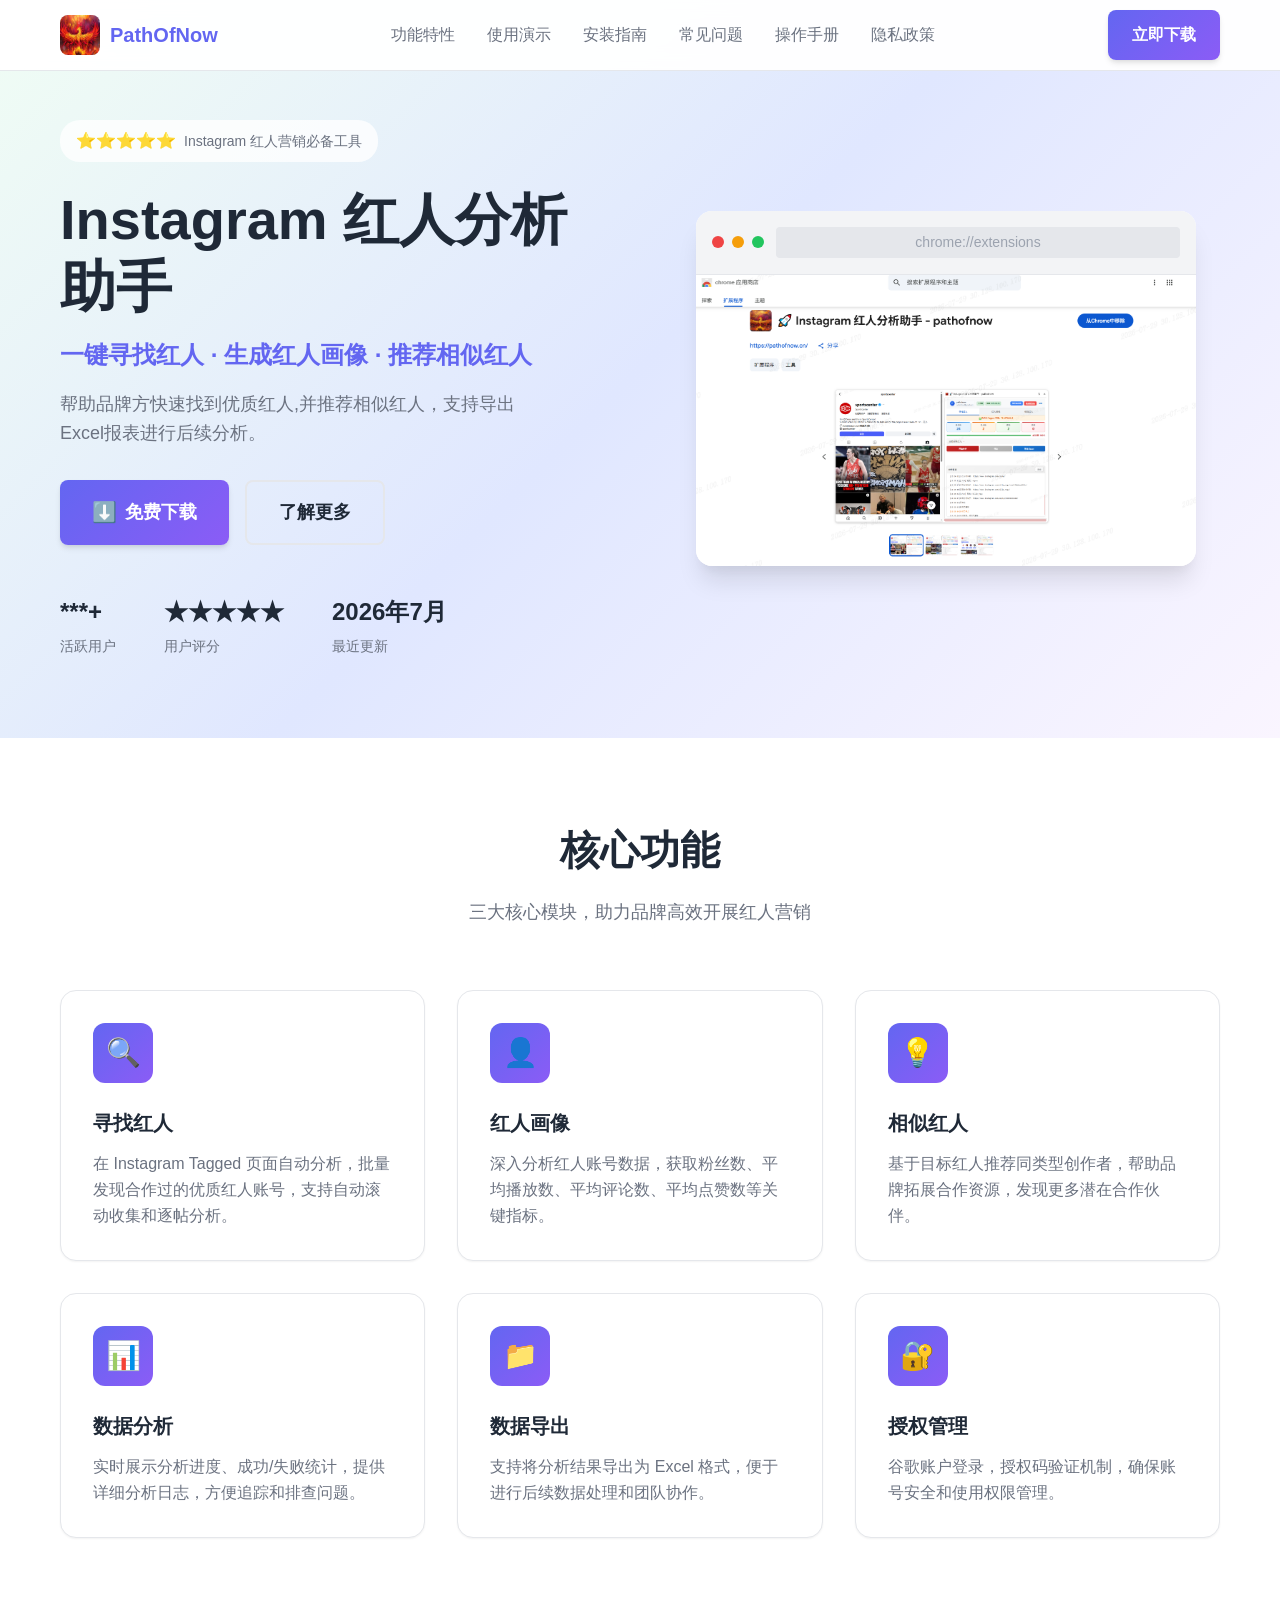
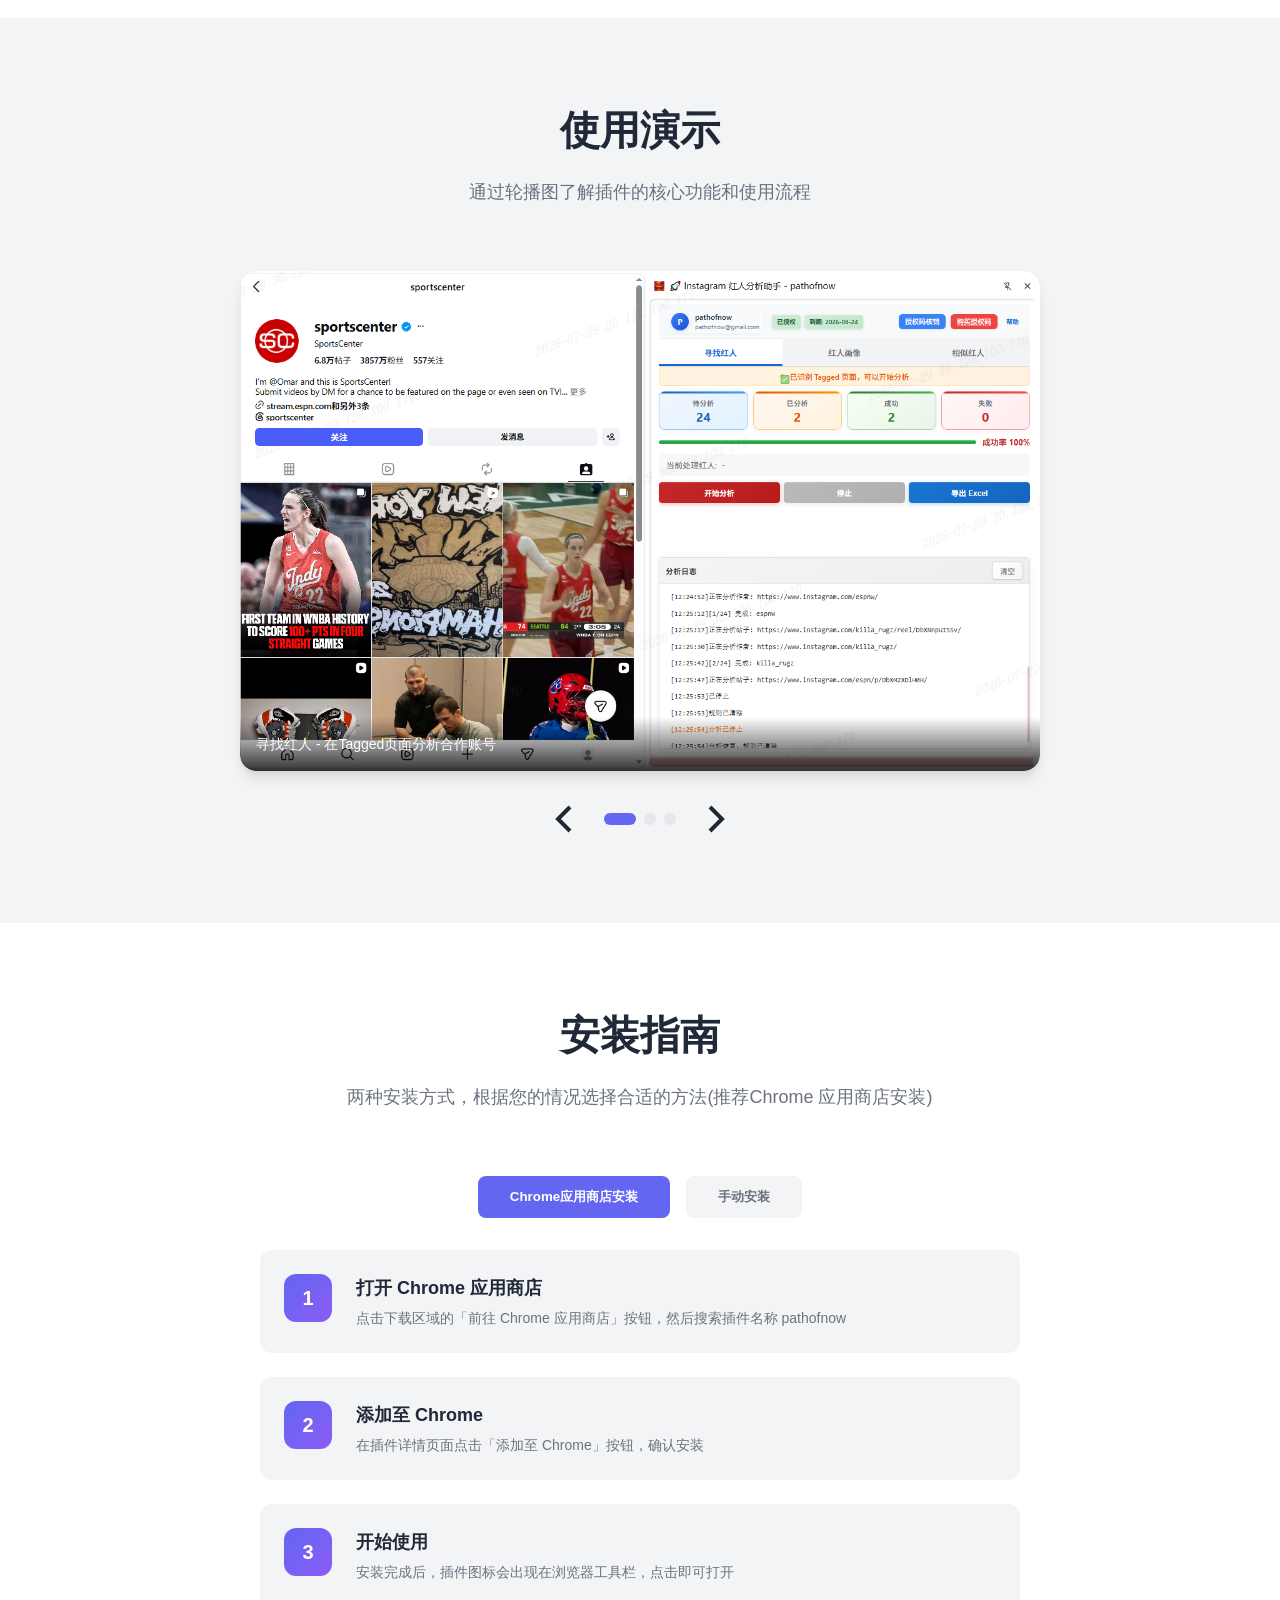
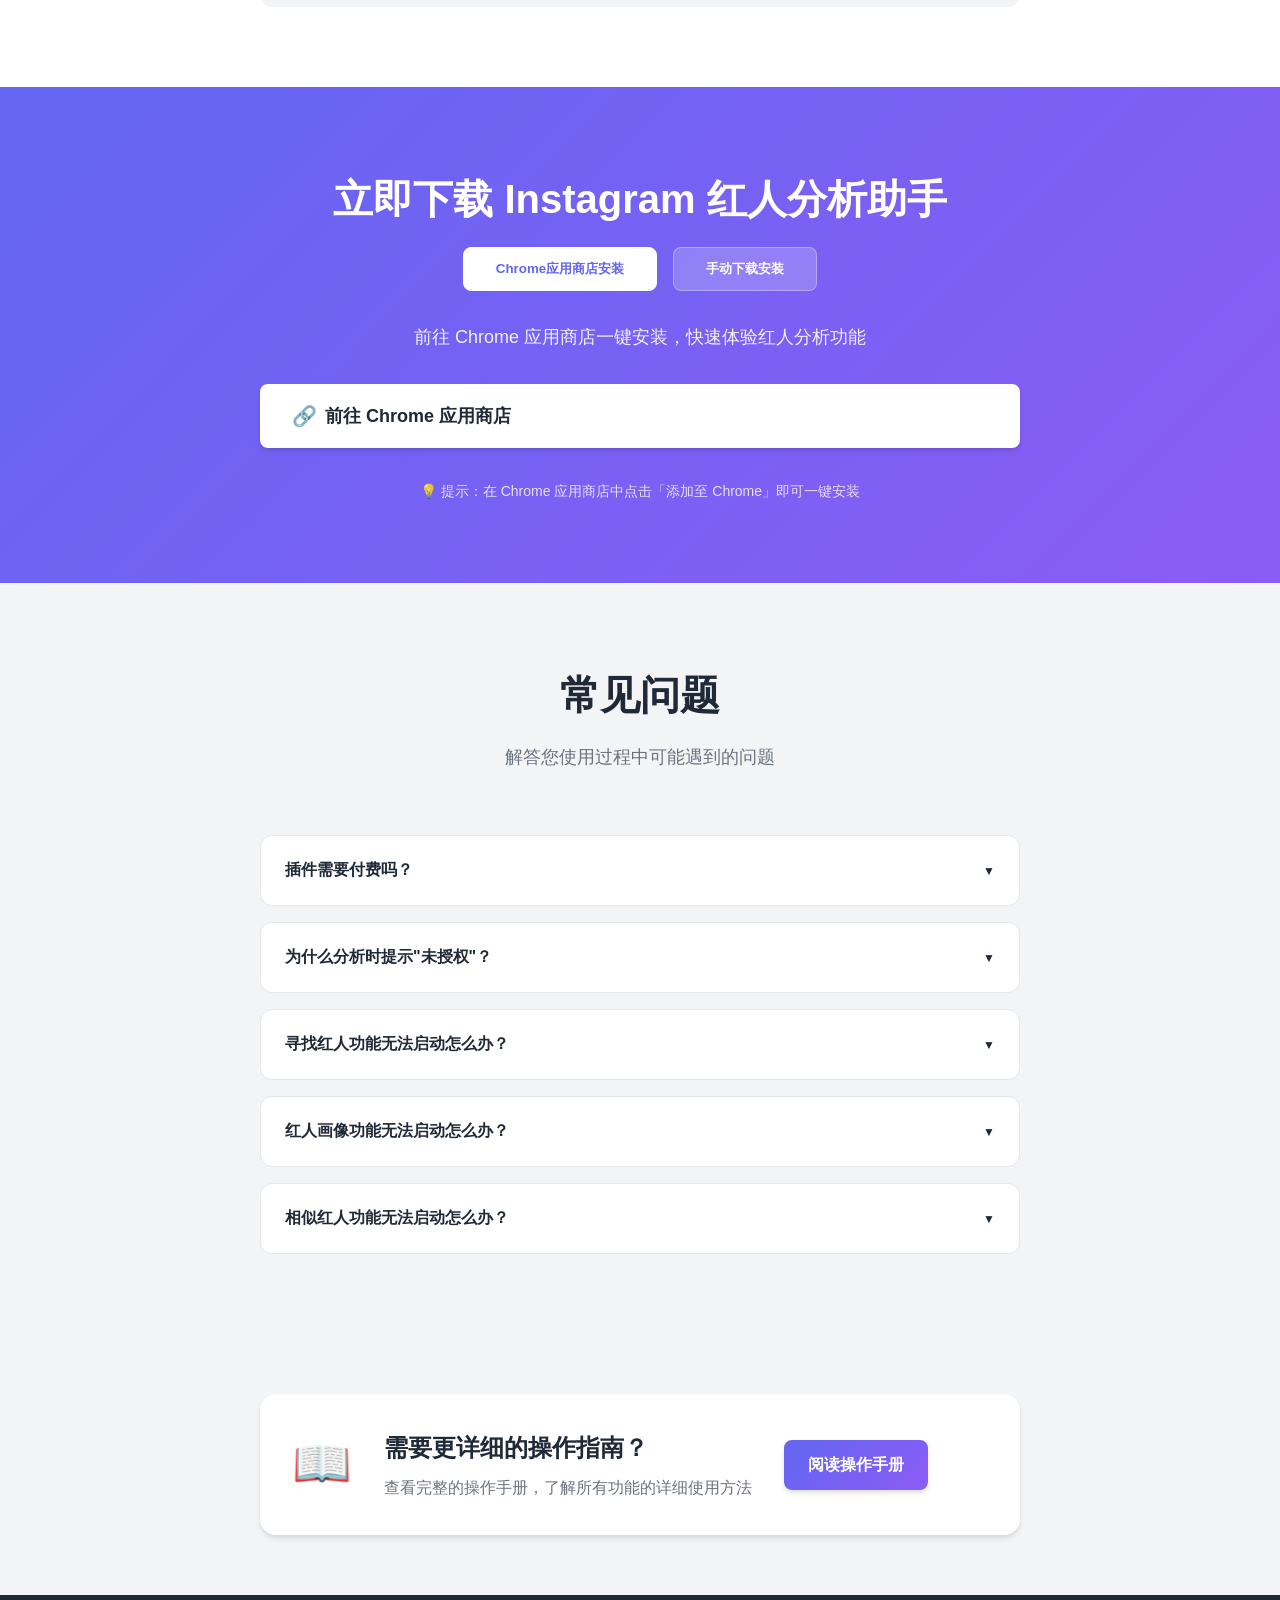
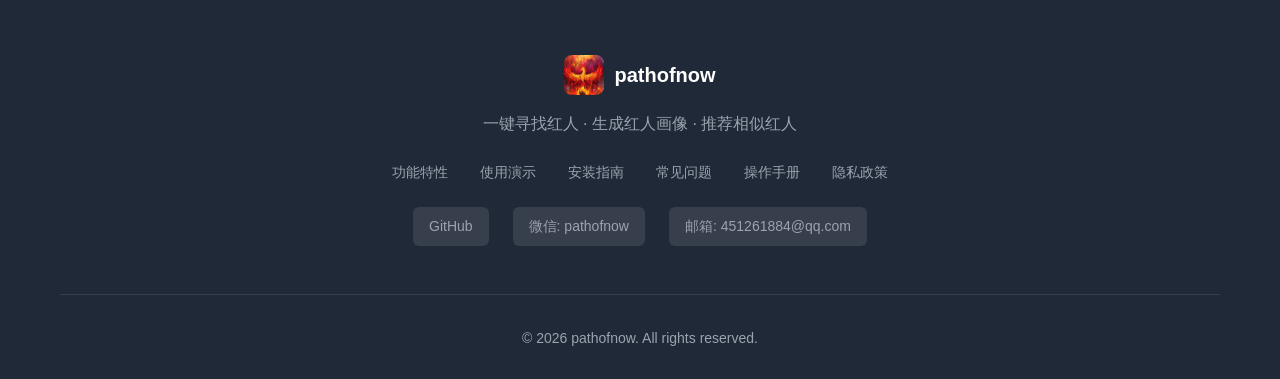
==== commit 53c74a98: "ss" ====
--- a/docs/index.html
+++ b/docs/index.html
@@ -205,7 +205,7 @@
                         <div class="install-step-icon">1</div>
                         <div class="install-step-content">
                             <h4>打开 Chrome 应用商店</h4>
-                            <p>点击下载区域的「前往 Chrome 应用商店」按钮，或在浏览器中搜索插件名称</p>
+                            <p>点击下载区域的「前往 Chrome 应用商店」按钮，然后搜索插件名称 pathofnow</p>
                         </div>
                     </div>
                     <div class="install-step">
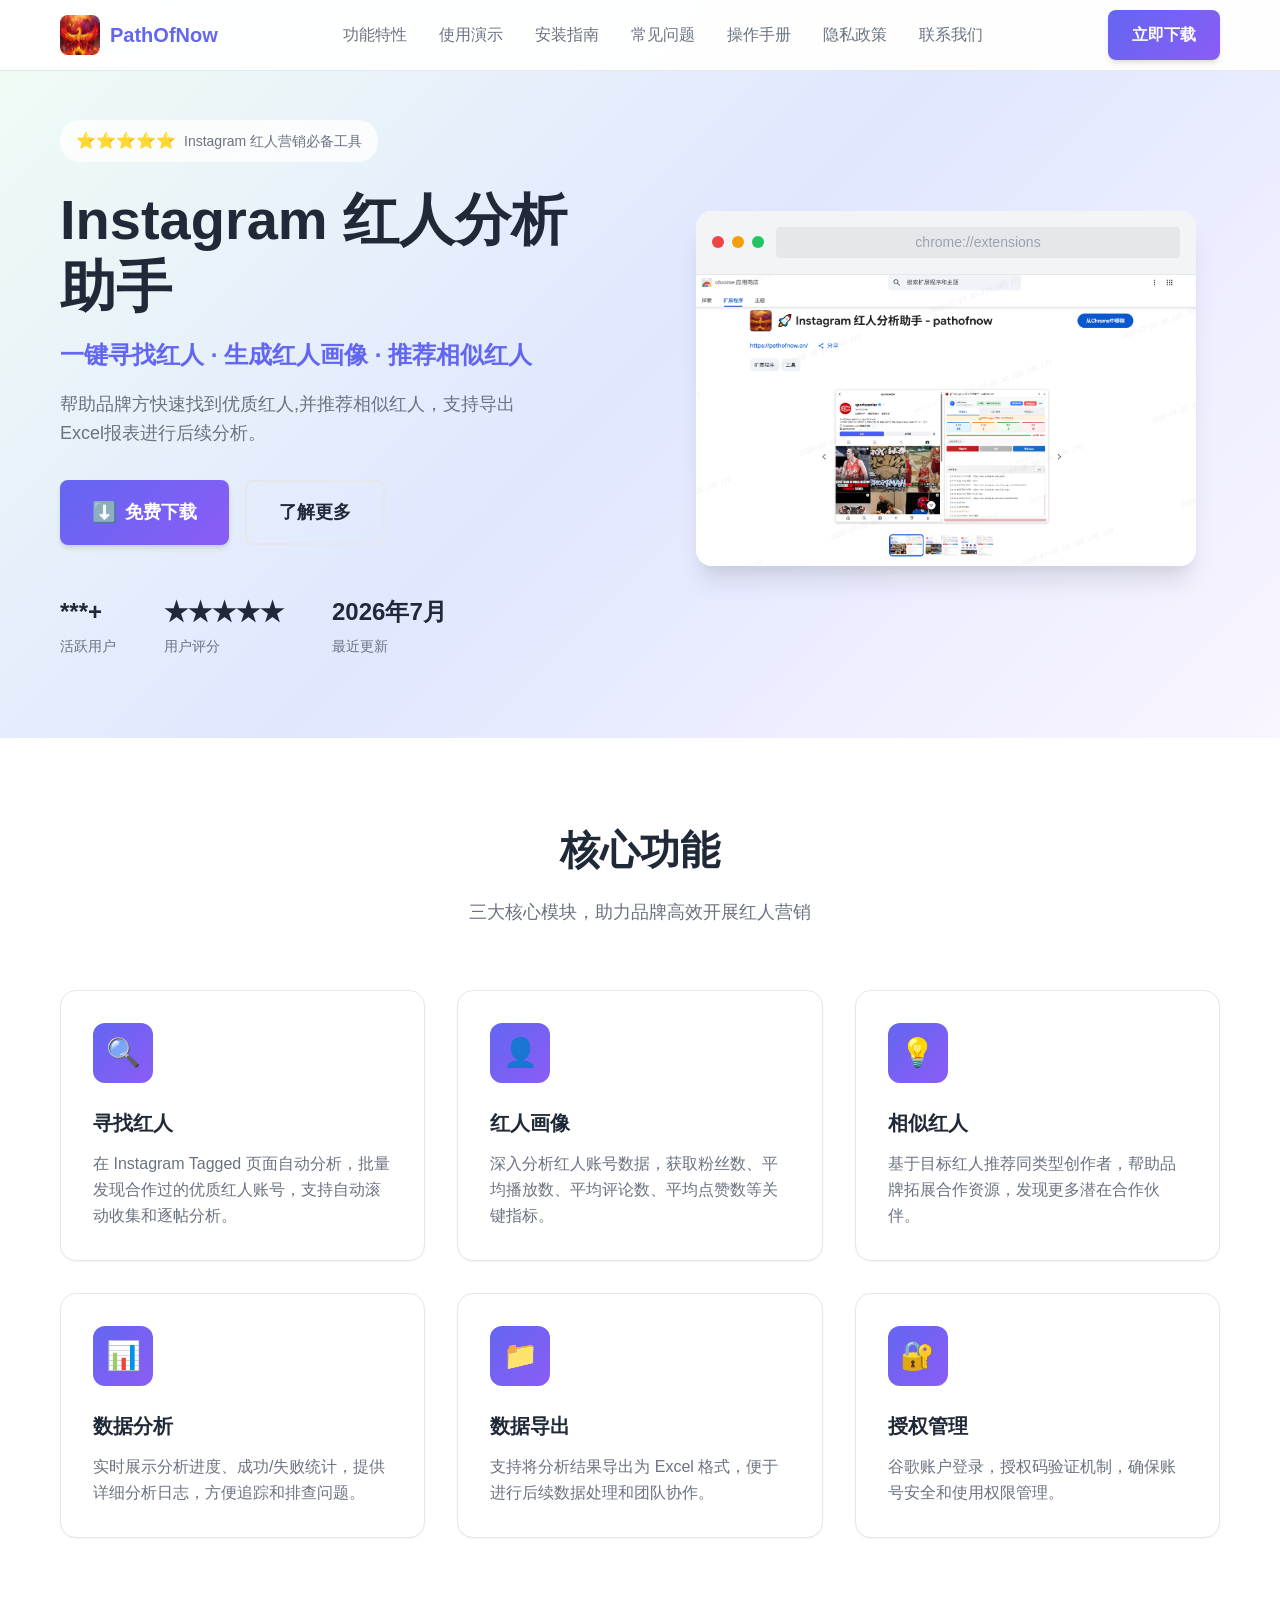
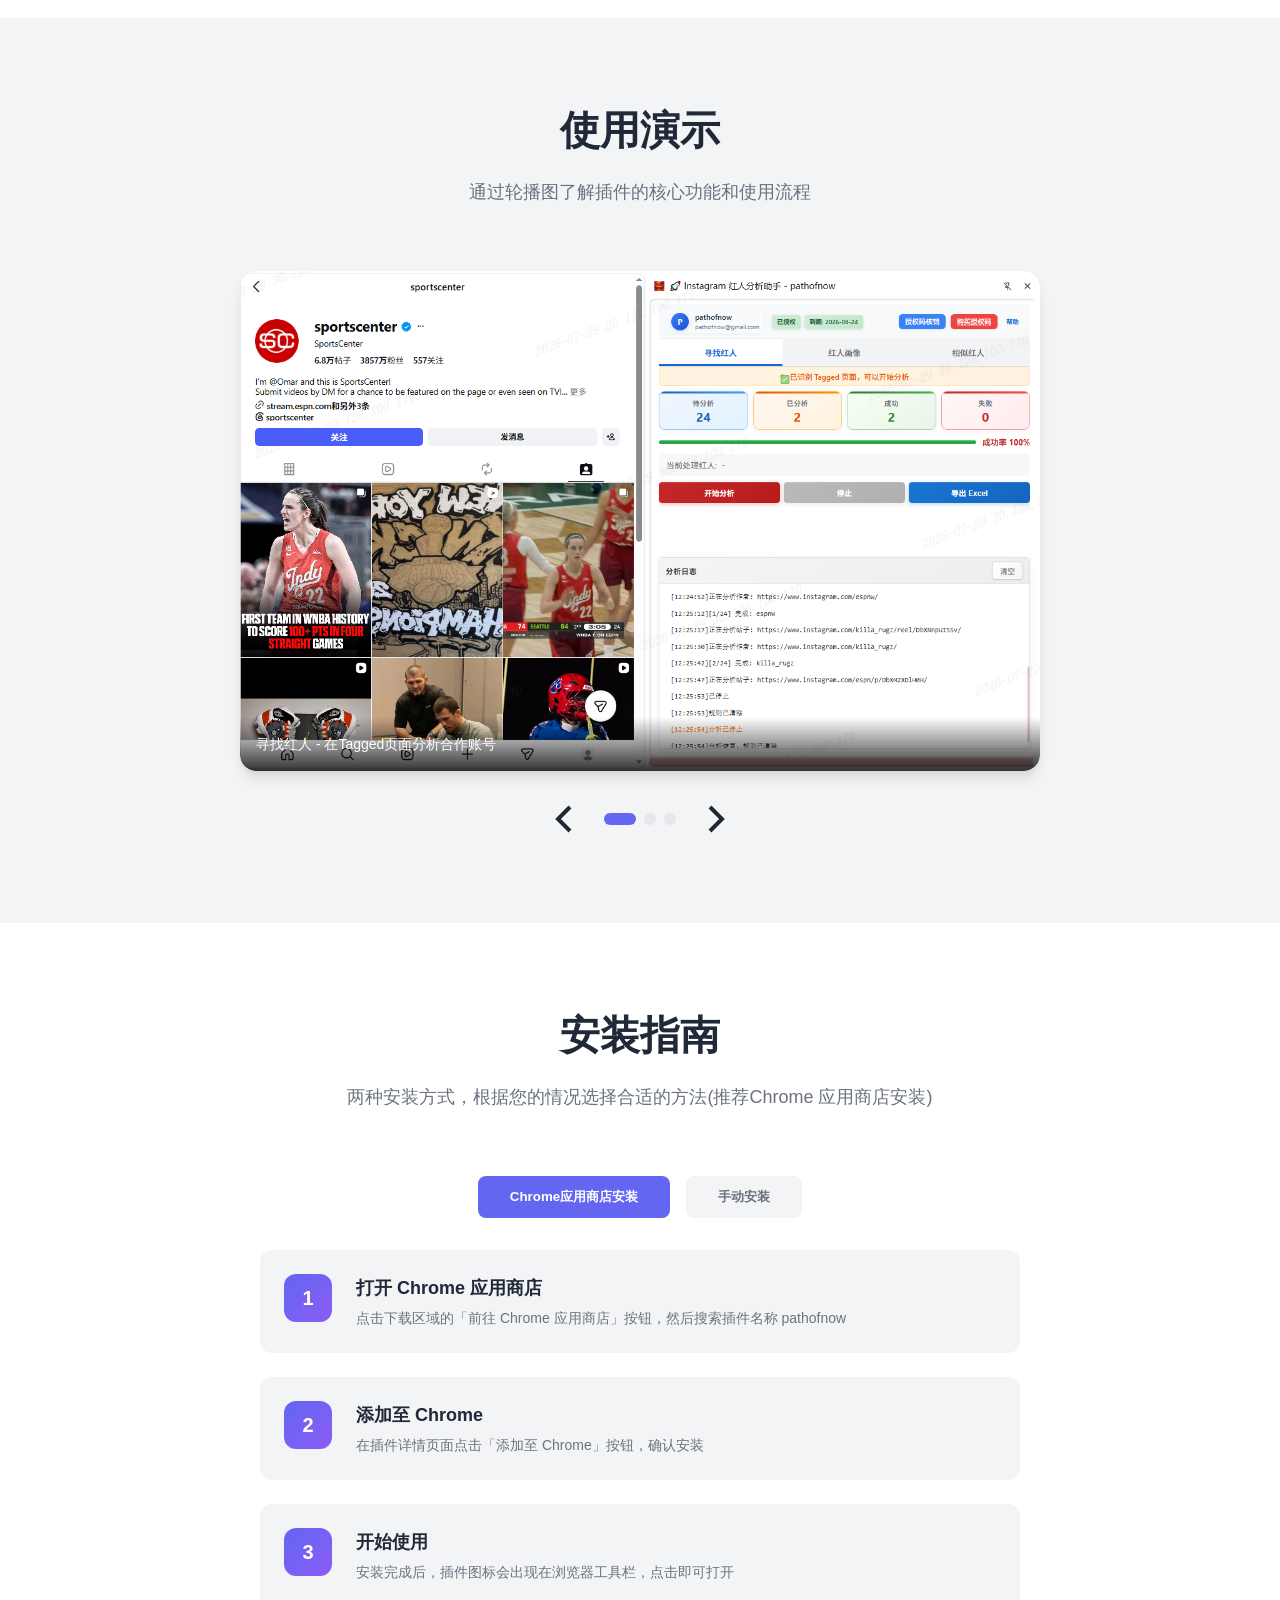
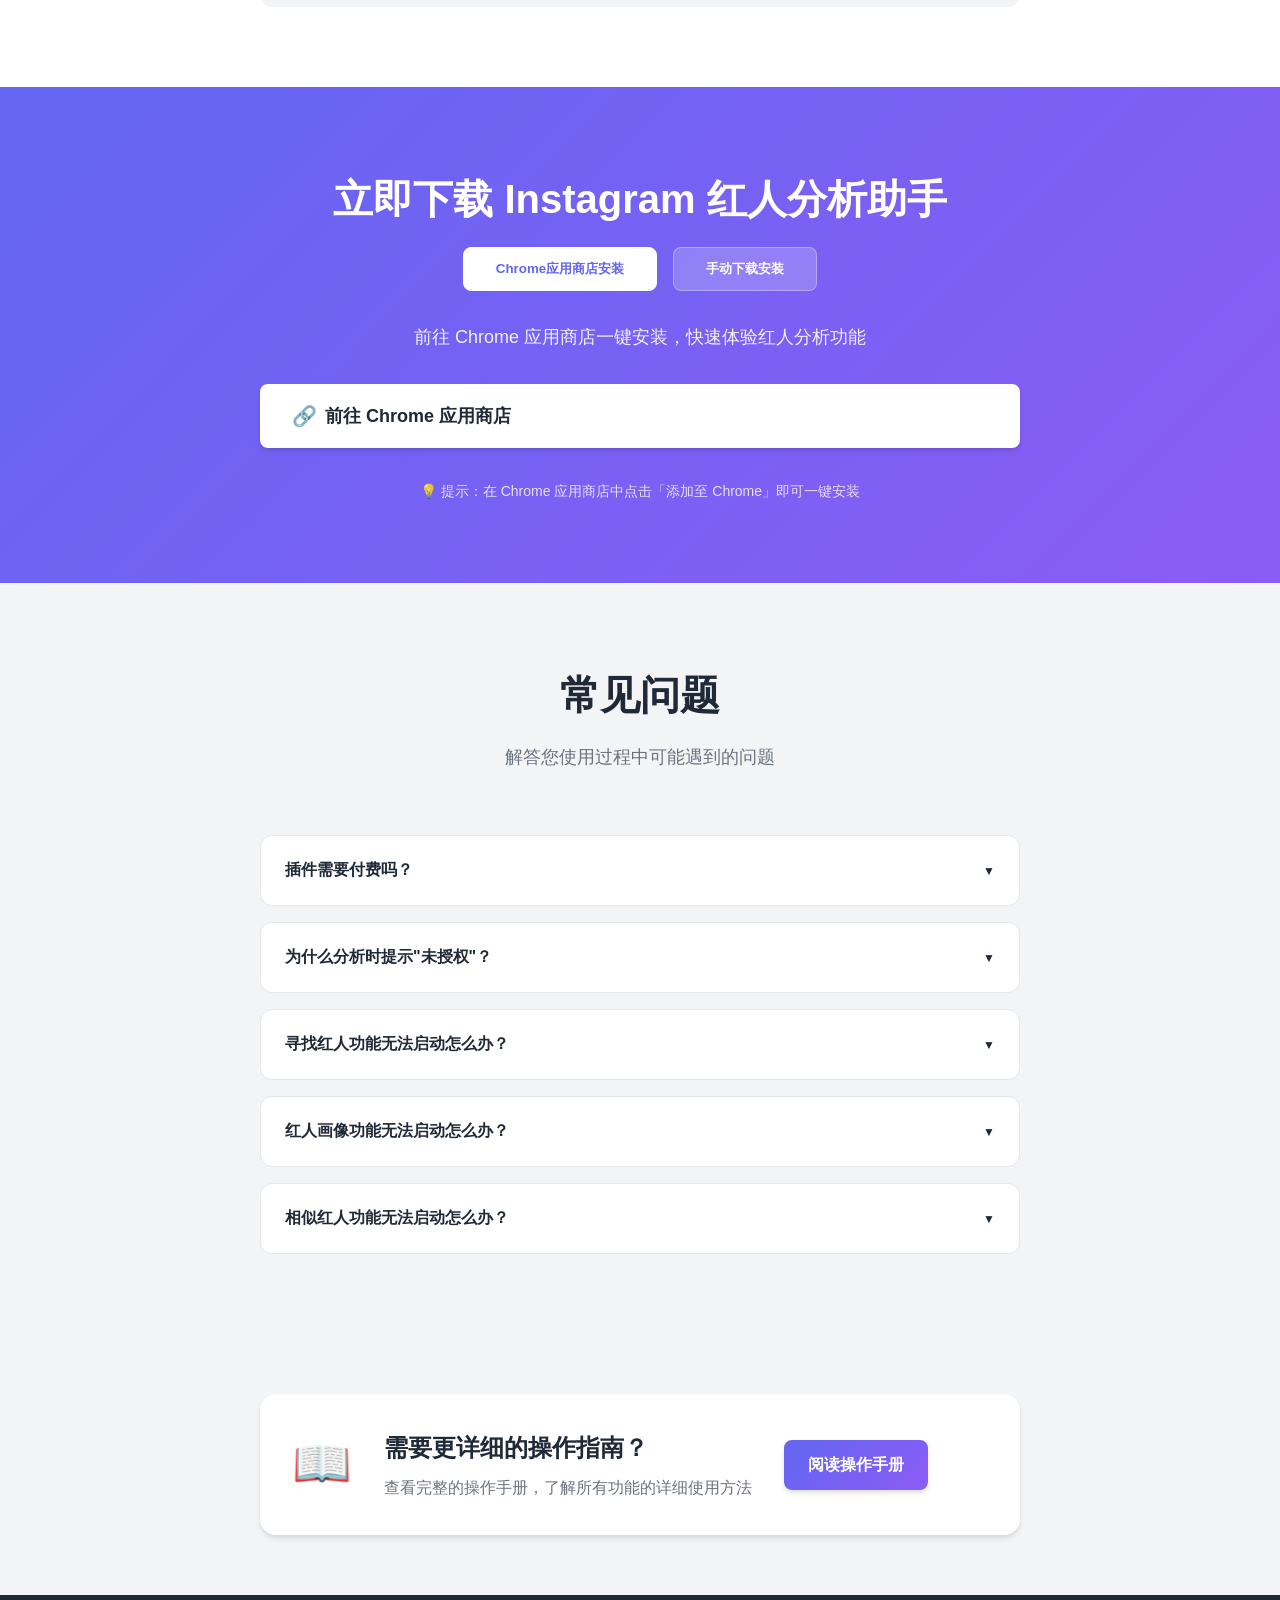
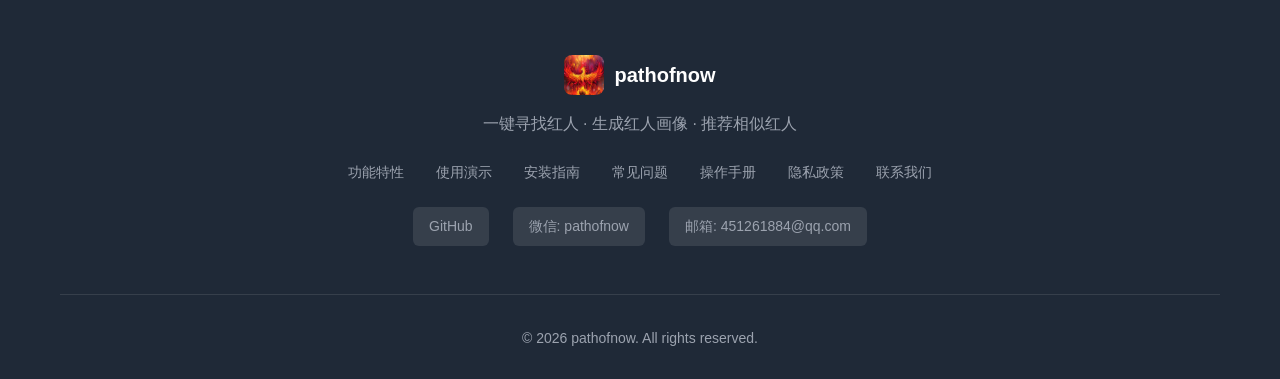
==== commit 665e6d68: "ss" ====
--- a/docs/index.html
+++ b/docs/index.html
@@ -25,6 +25,7 @@
                 <li><a href="#faq">常见问题</a></li>
                 <li><a href="manual.html" >操作手册</a></li>
                 <li><a href="privacy.html" target="_blank">隐私政策</a></li>
+                <li><a href="contact.html">联系我们</a></li>
 
             </ul>
             <div class="nav-actions">
@@ -390,6 +391,7 @@
                     <a href="#faq">常见问题</a>
                     <a href="manual.html" >操作手册</a>
                     <a href="privacy.html" target="_blank">隐私政策</a>
+                    <a href="contact.html">联系我们</a>
                 </div>
                 <div class="footer-social">
                     <a href="https://github.com/PathOfNow/Influencer-Analysis-chrome-extension" target="_blank" class="social-icon">GitHub</a>
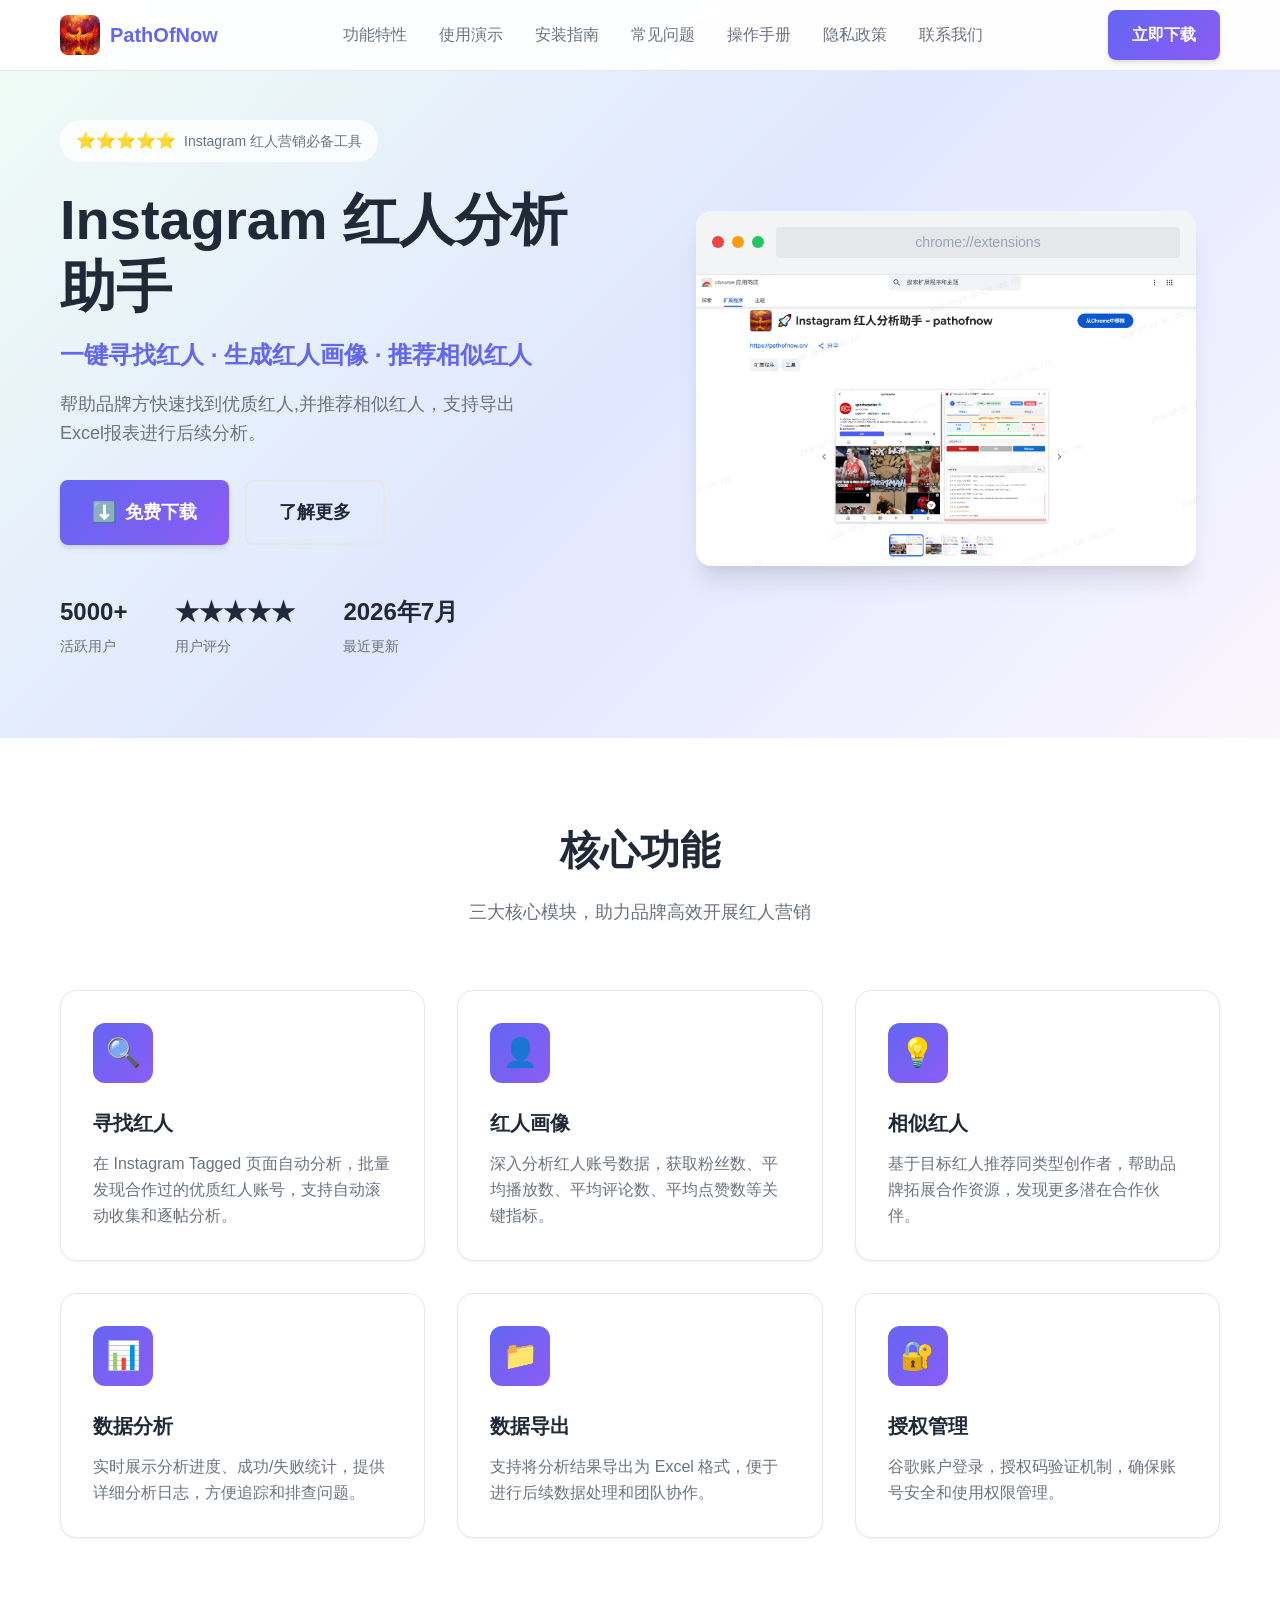
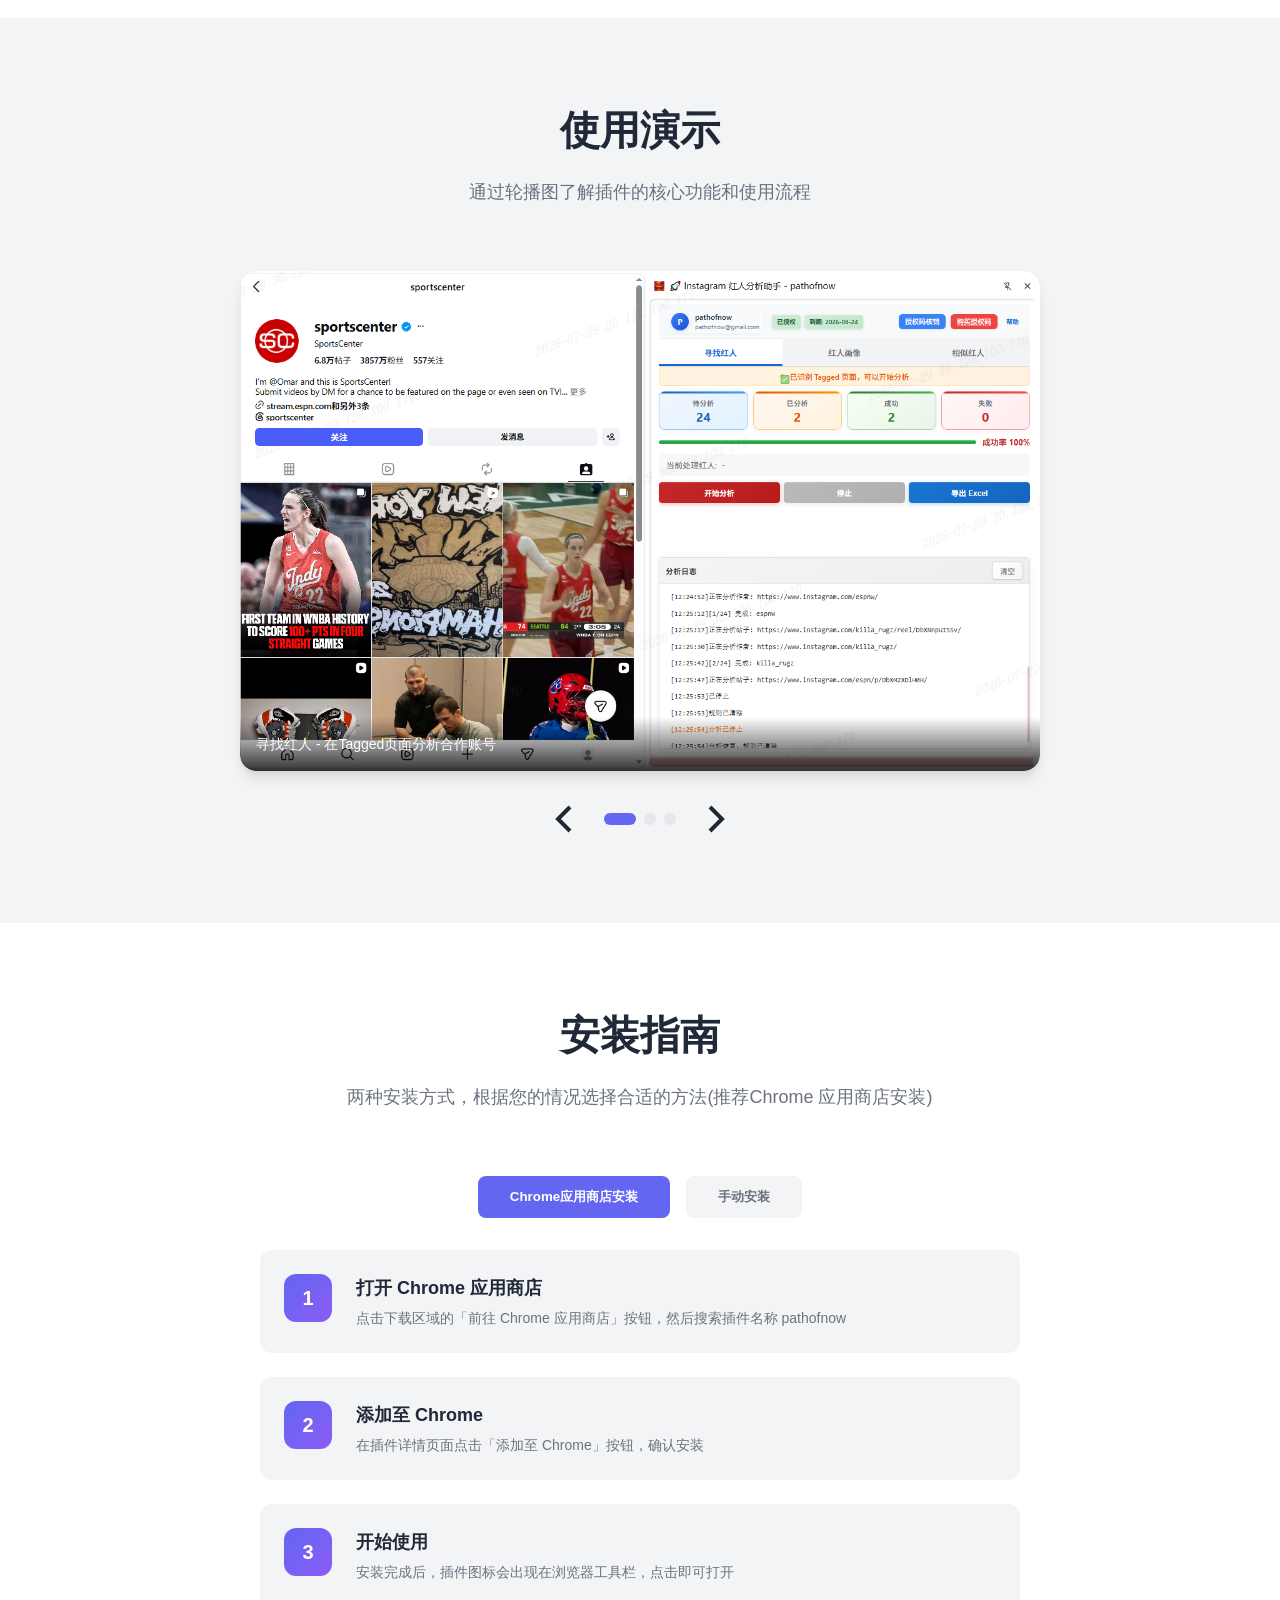
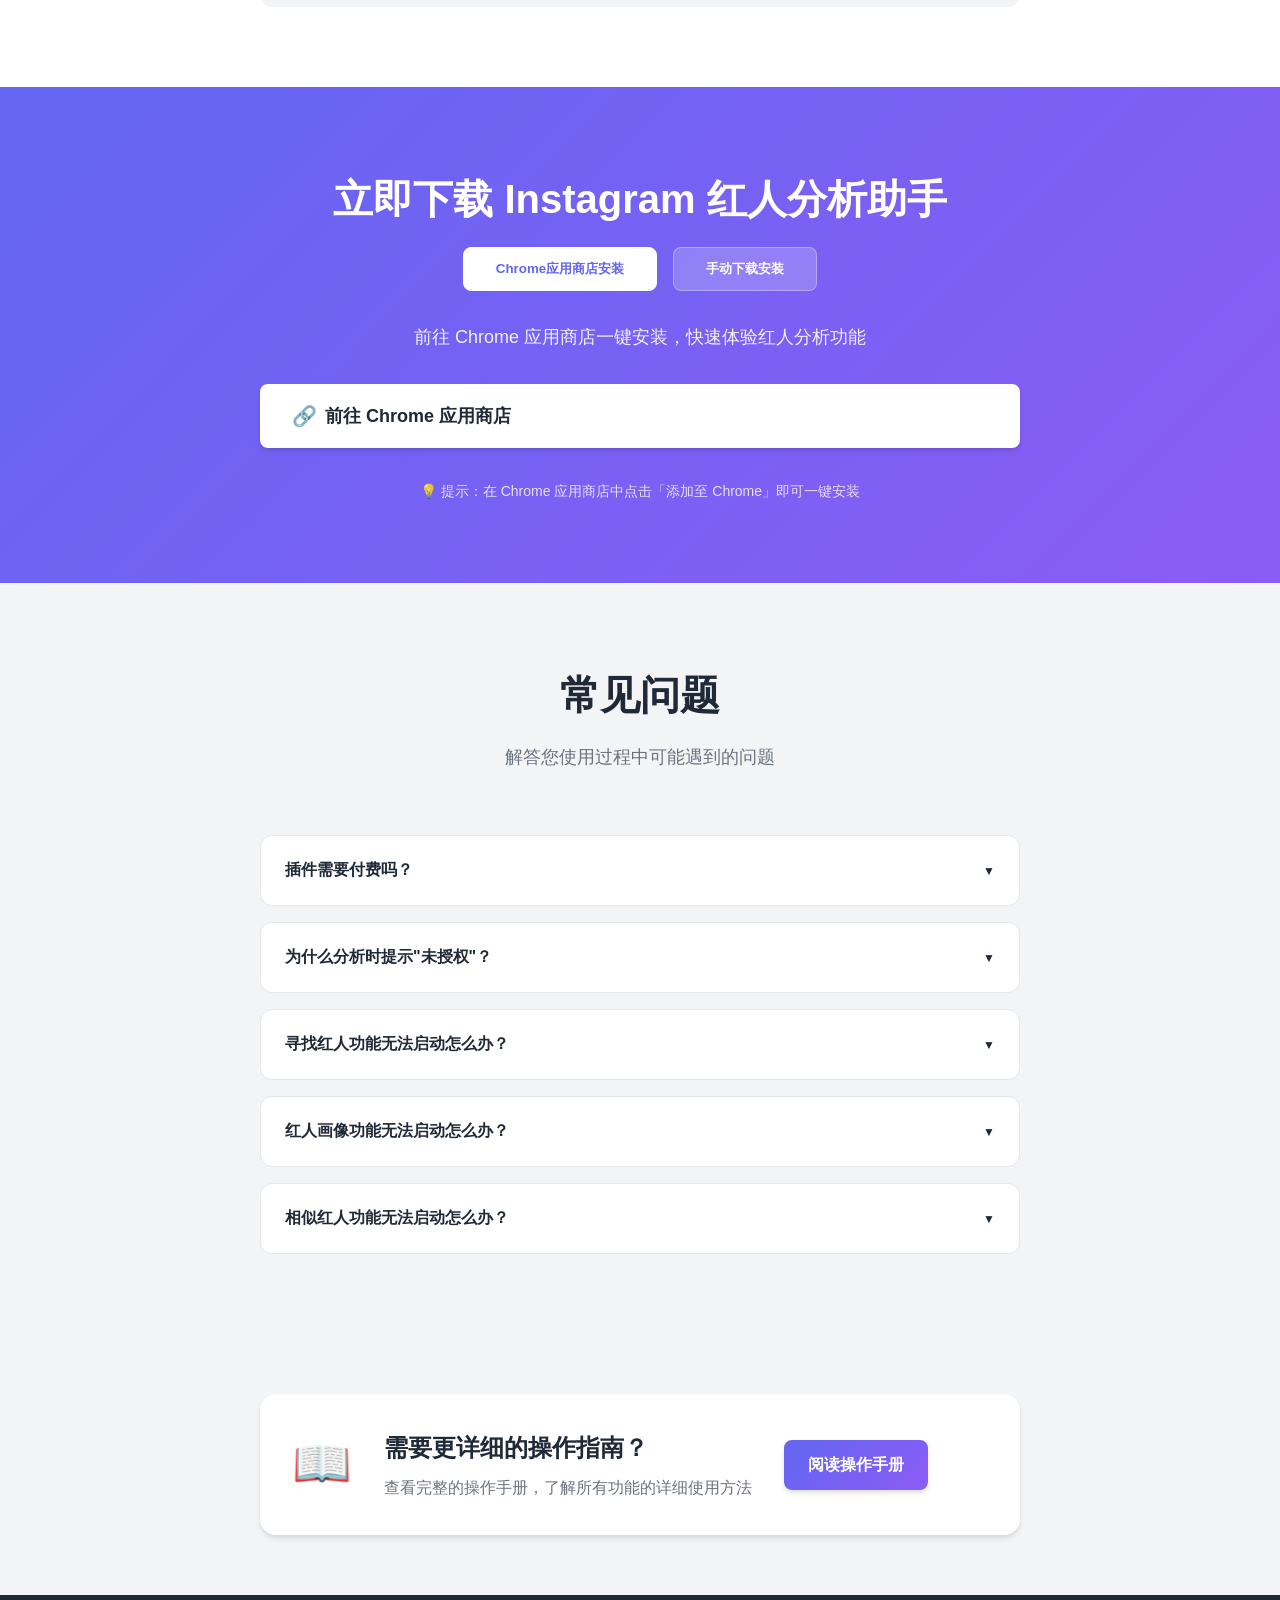
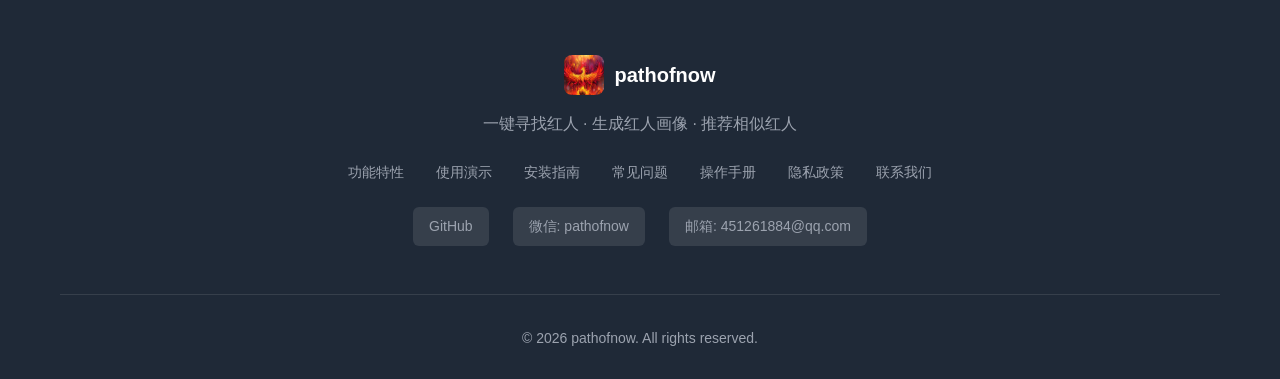
==== commit 77d3de33: "ss" ====
--- a/docs/index.html
+++ b/docs/index.html
@@ -60,7 +60,7 @@
                 </div>
                 <div class="hero-stats">
                     <div class="stat-item">
-                        <span class="stat-value">***+</span>
+                        <span class="stat-value">5000+</span>
                         <span class="stat-label">活跃用户</span>
                     </div>
                     <div class="stat-item">
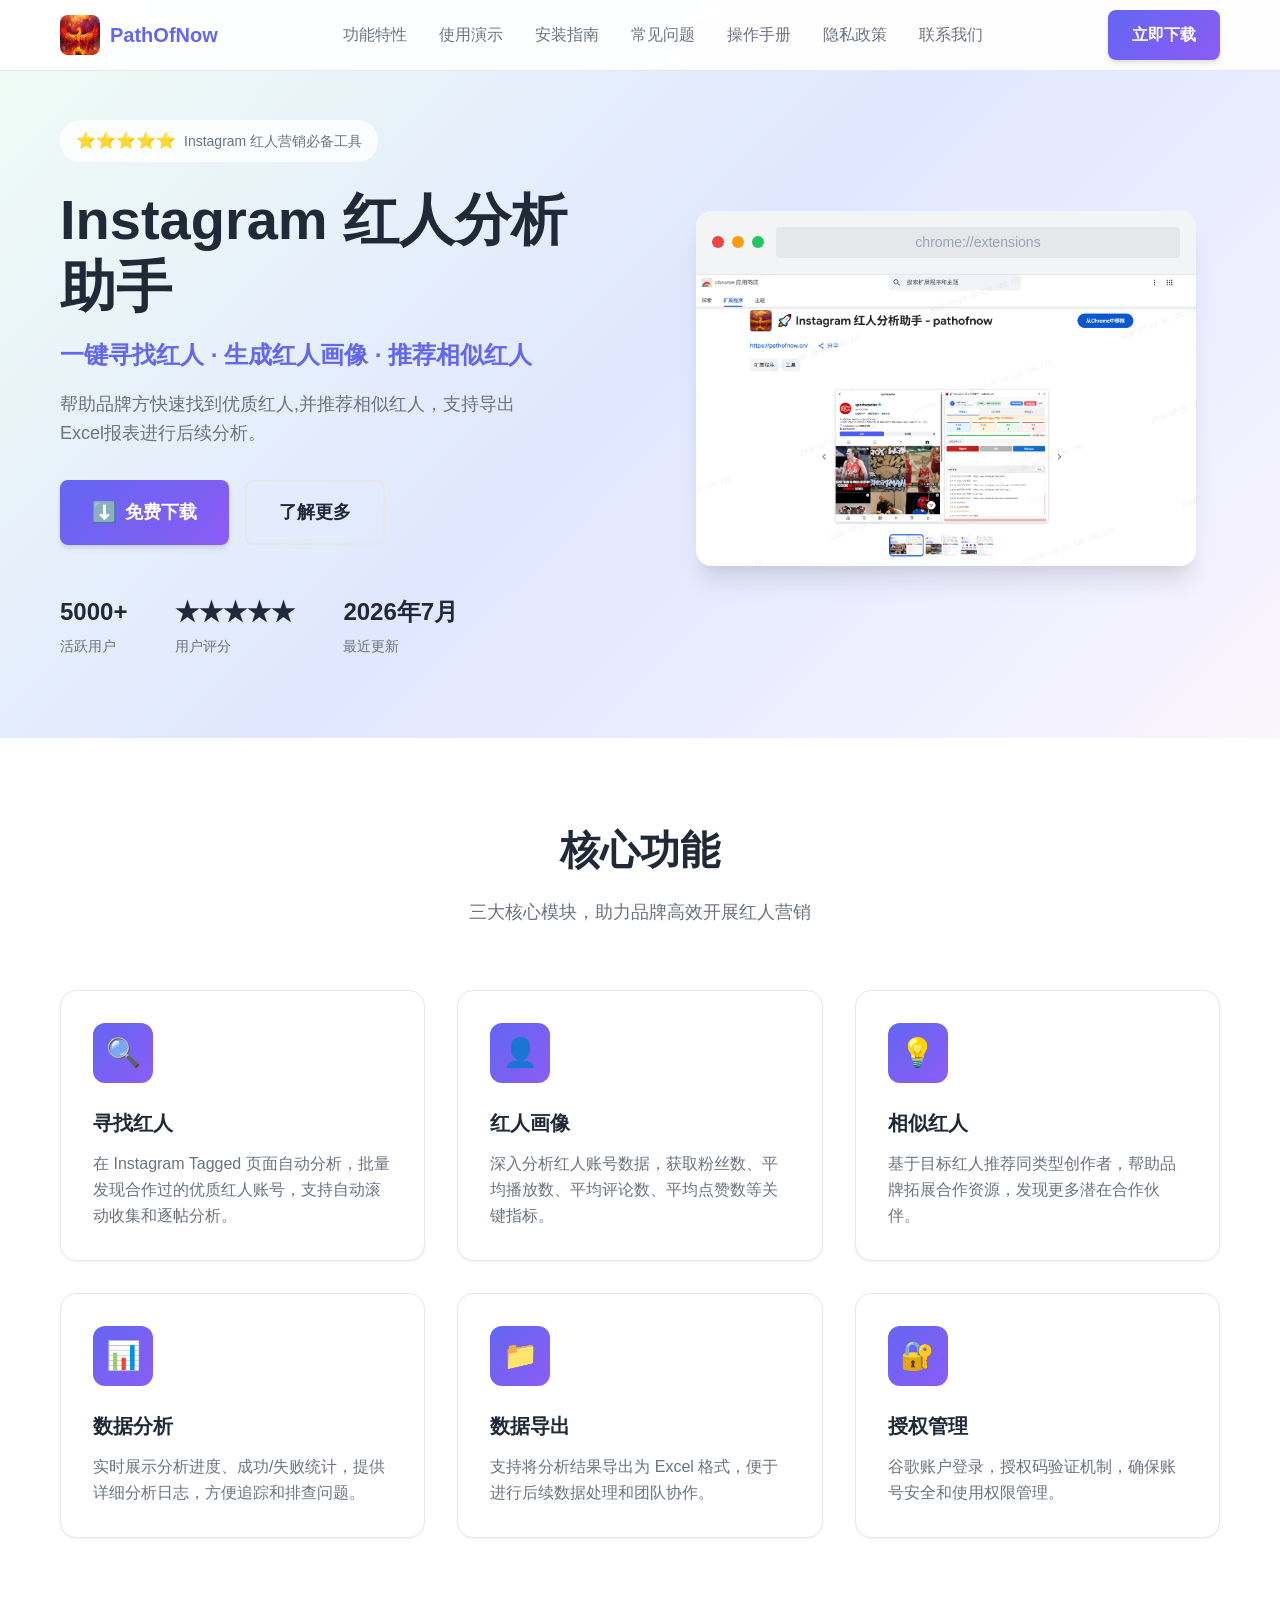
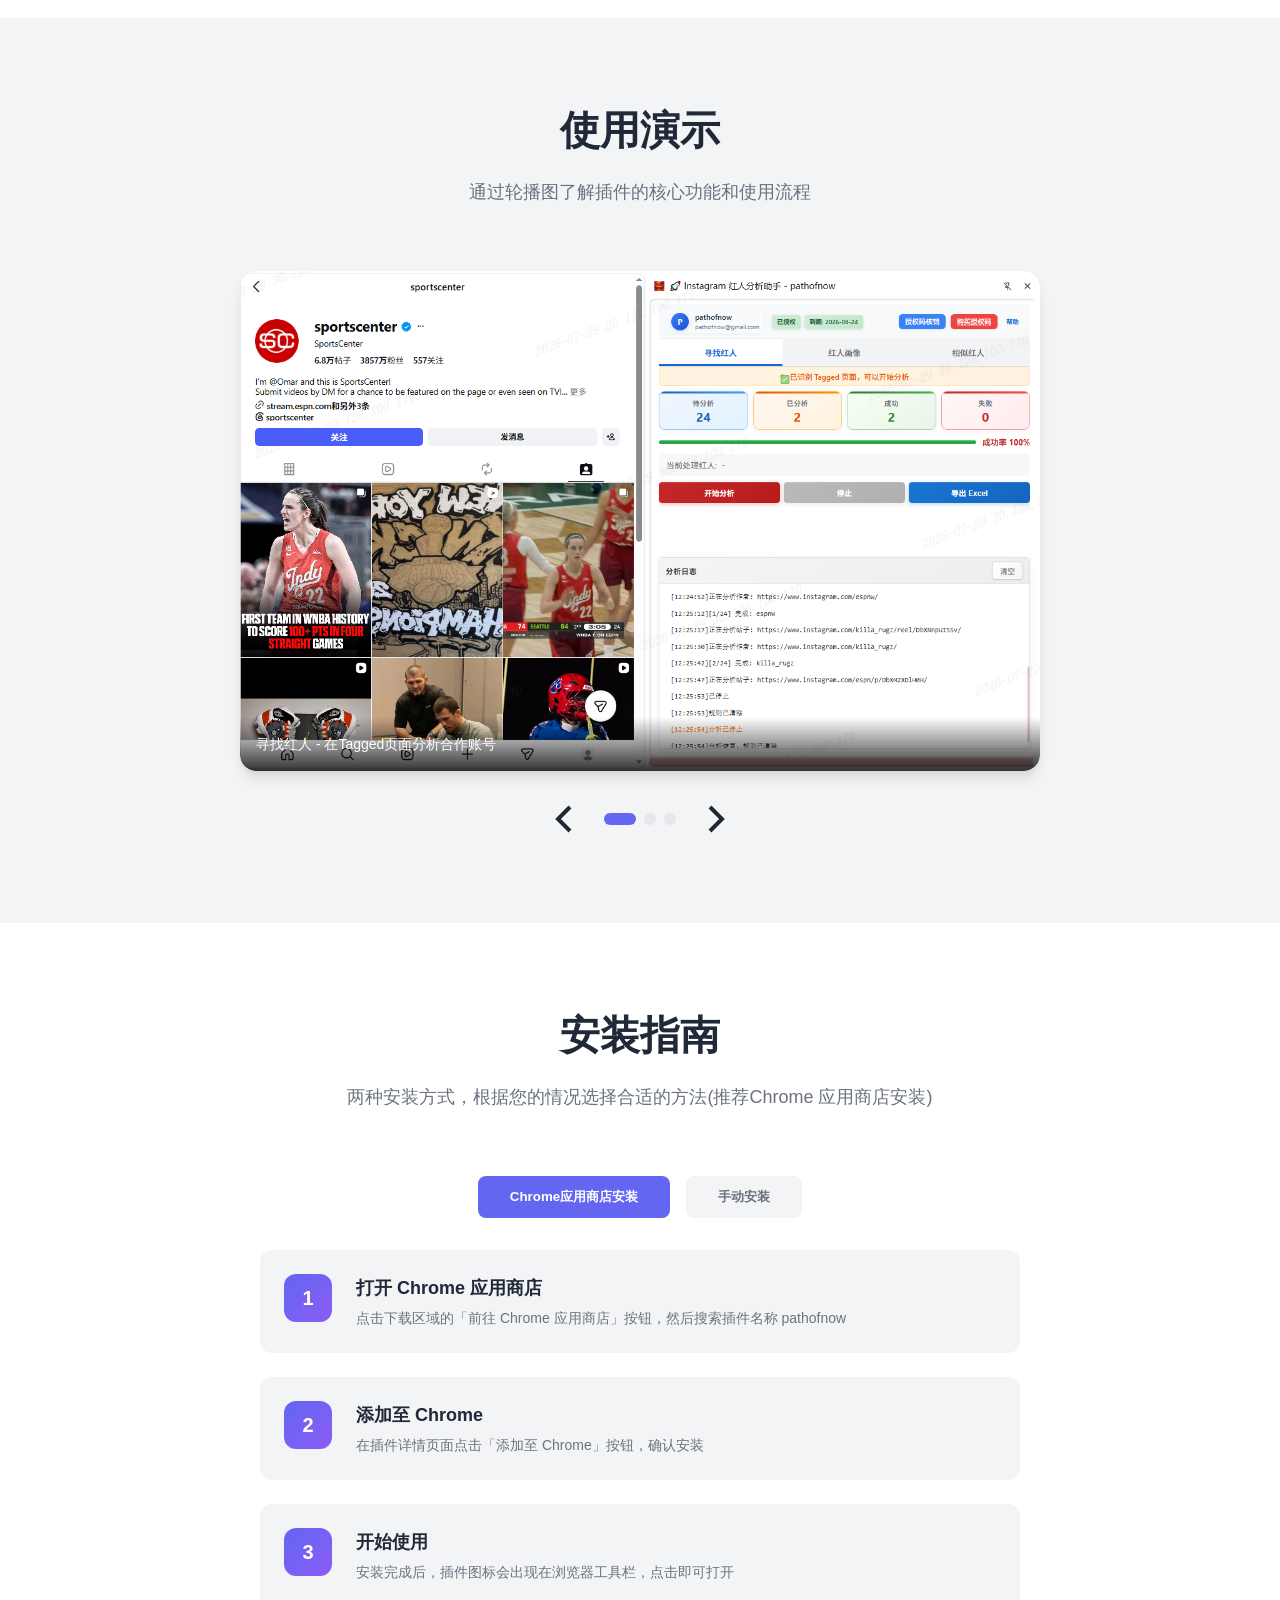
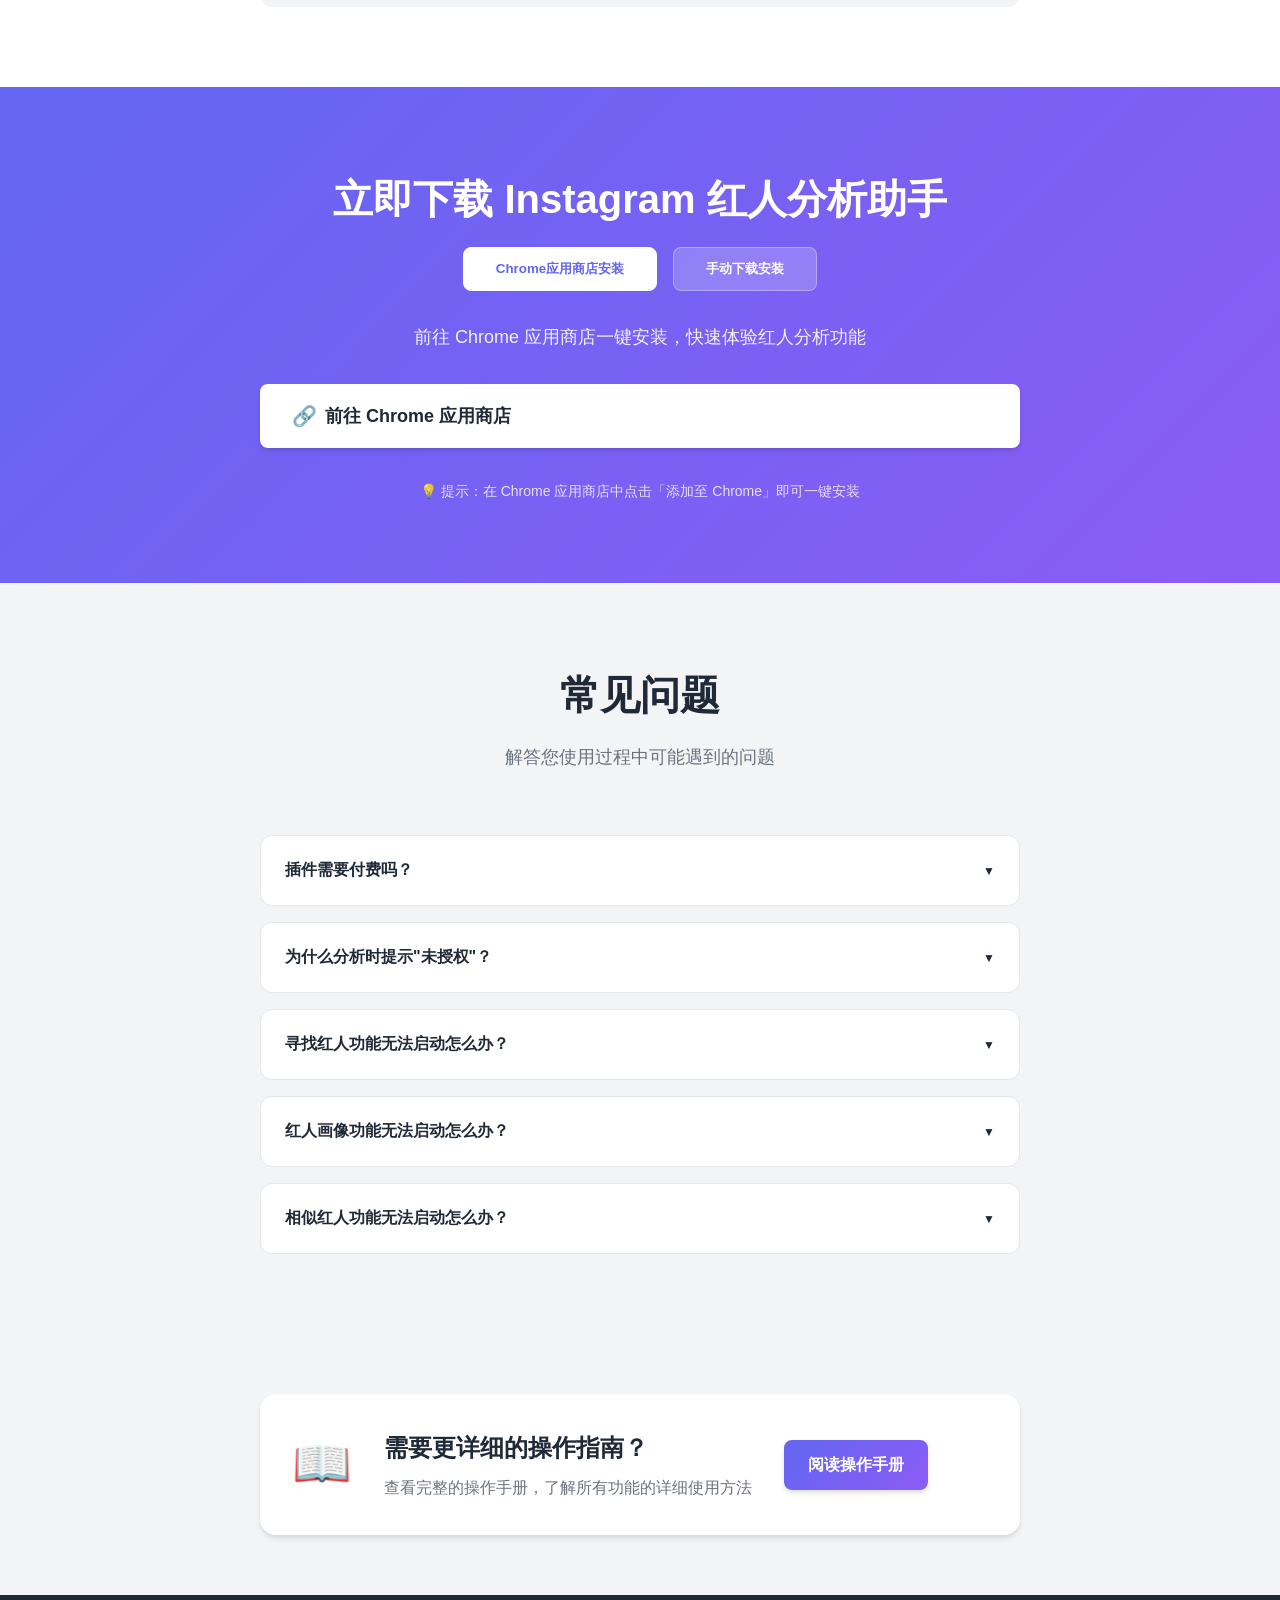
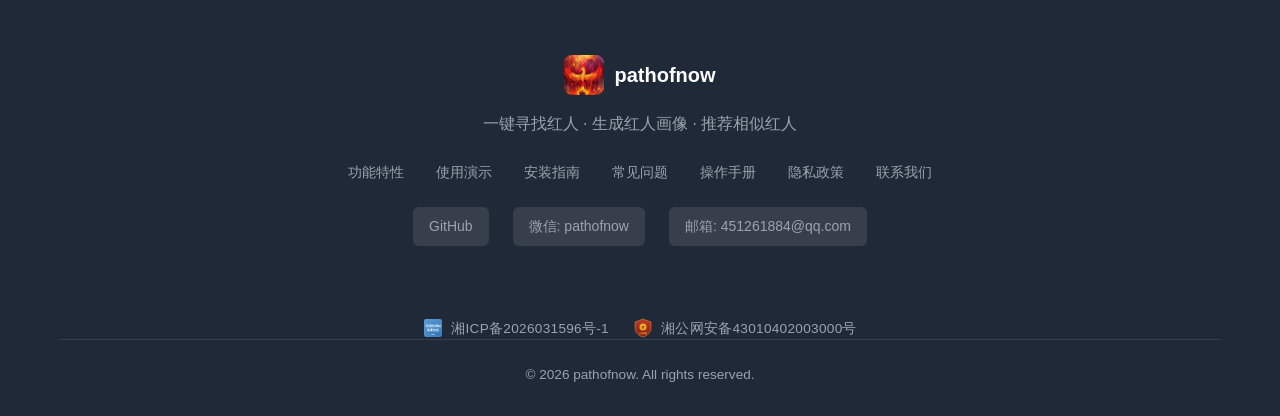
==== commit f810a60c: "ss" ====
--- a/docs/index.html
+++ b/docs/index.html
@@ -399,6 +399,16 @@
                     <span class="social-icon">邮箱: 451261884@qq.com</span>
                 </div>
             </div>
+            <div class="footer-record">
+                <a href="https://beian.miit.gov.cn/" target="_blank" rel="noopener" class="footer-record-item">
+                    <span class="footer-record-icon"><img src="assets/images/icp-badge.svg" alt="ICP备案"></span>
+                    <span class="footer-record-number">湘ICP备2026031596号-1</span>
+                </a>
+                <a href="http://www.beian.gov.cn/portal/registerSystemInfo?recordcode=43010402003000" target="_blank" rel="noopener" class="footer-record-item">
+                    <span class="footer-record-icon"><img src="assets/images/mps-badge.svg" alt="公安备案"></span>
+                    <span class="footer-record-number">湘公网安备43010402003000号</span>
+                </a>
+            </div>
             <div class="footer-bottom">
                 <p>© 2026 pathofnow. All rights reserved.</p>
             </div>
--- a/docs/css/style.css
+++ b/docs/css/style.css
@@ -905,12 +905,60 @@
     background: rgba(255, 255, 255, 0.2);
 }
 
+.footer-record {
+    display: flex;
+    align-items: center;
+    justify-content: center;
+    gap: 1.5rem;
+    flex-wrap: wrap;
+    padding-top: 1.5rem;
+    color: var(--text-light);
+    font-size: 0.85rem;
+}
+
+.footer-record-item {
+    display: inline-flex;
+    align-items: center;
+    gap: 0.5rem;
+    text-decoration: none;
+    color: var(--text-light);
+    transition: color 0.3s;
+}
+
+.footer-record-item:hover {
+    color: white;
+}
+
+.footer-record-icon {
+    width: 20px;
+    height: 20px;
+    flex-shrink: 0;
+    display: inline-flex;
+    align-items: center;
+    justify-content: center;
+}
+
+.footer-record-icon img {
+    width: 100%;
+    height: 100%;
+    object-fit: contain;
+}
+
+.footer-record-label {
+    display: none;
+}
+
+.footer-record-number {
+    font-weight: 500;
+    letter-spacing: 0.3px;
+}
+
 .footer-bottom {
     text-align: center;
-    padding-top: 2rem;
+    padding-top: 1.5rem;
     border-top: 1px solid rgba(255, 255, 255, 0.1);
     color: var(--text-light);
-    font-size: 0.875rem;
+    font-size: 0.85rem;
 }
 
 section.animate-out {
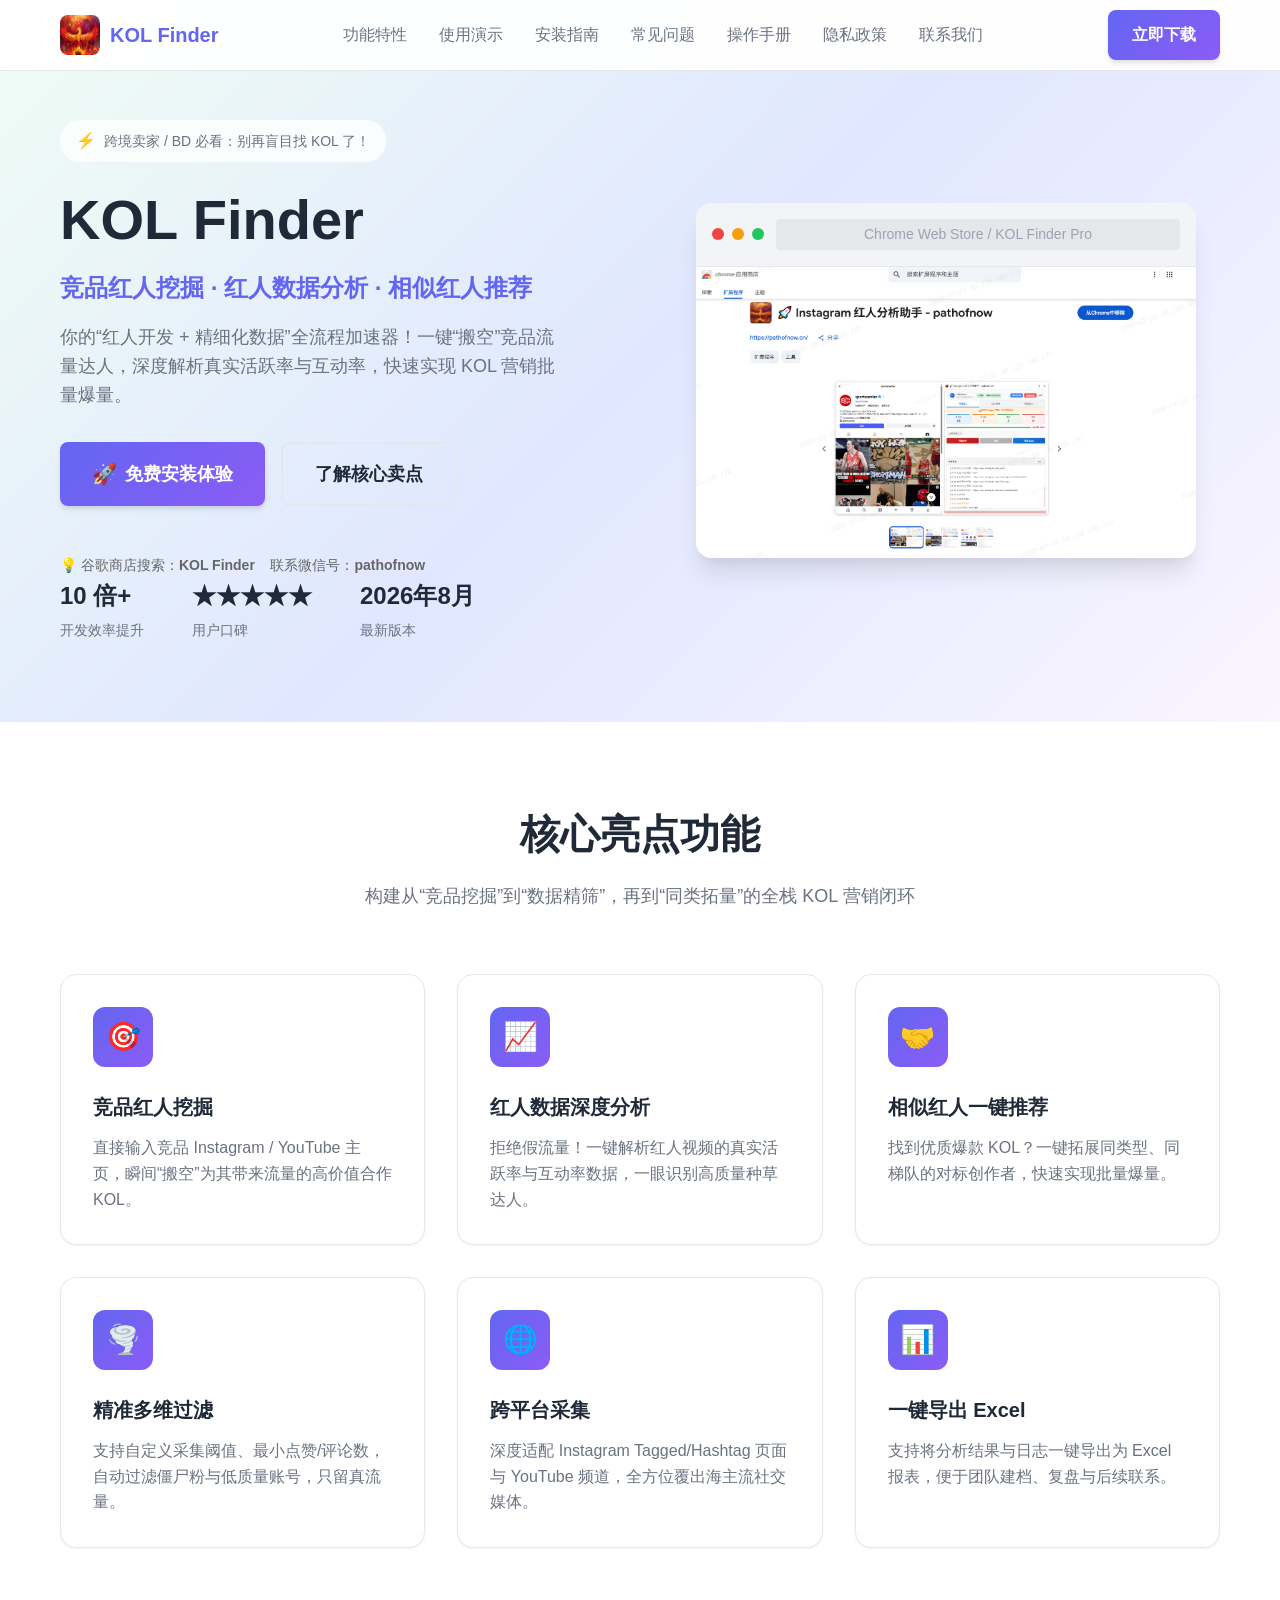
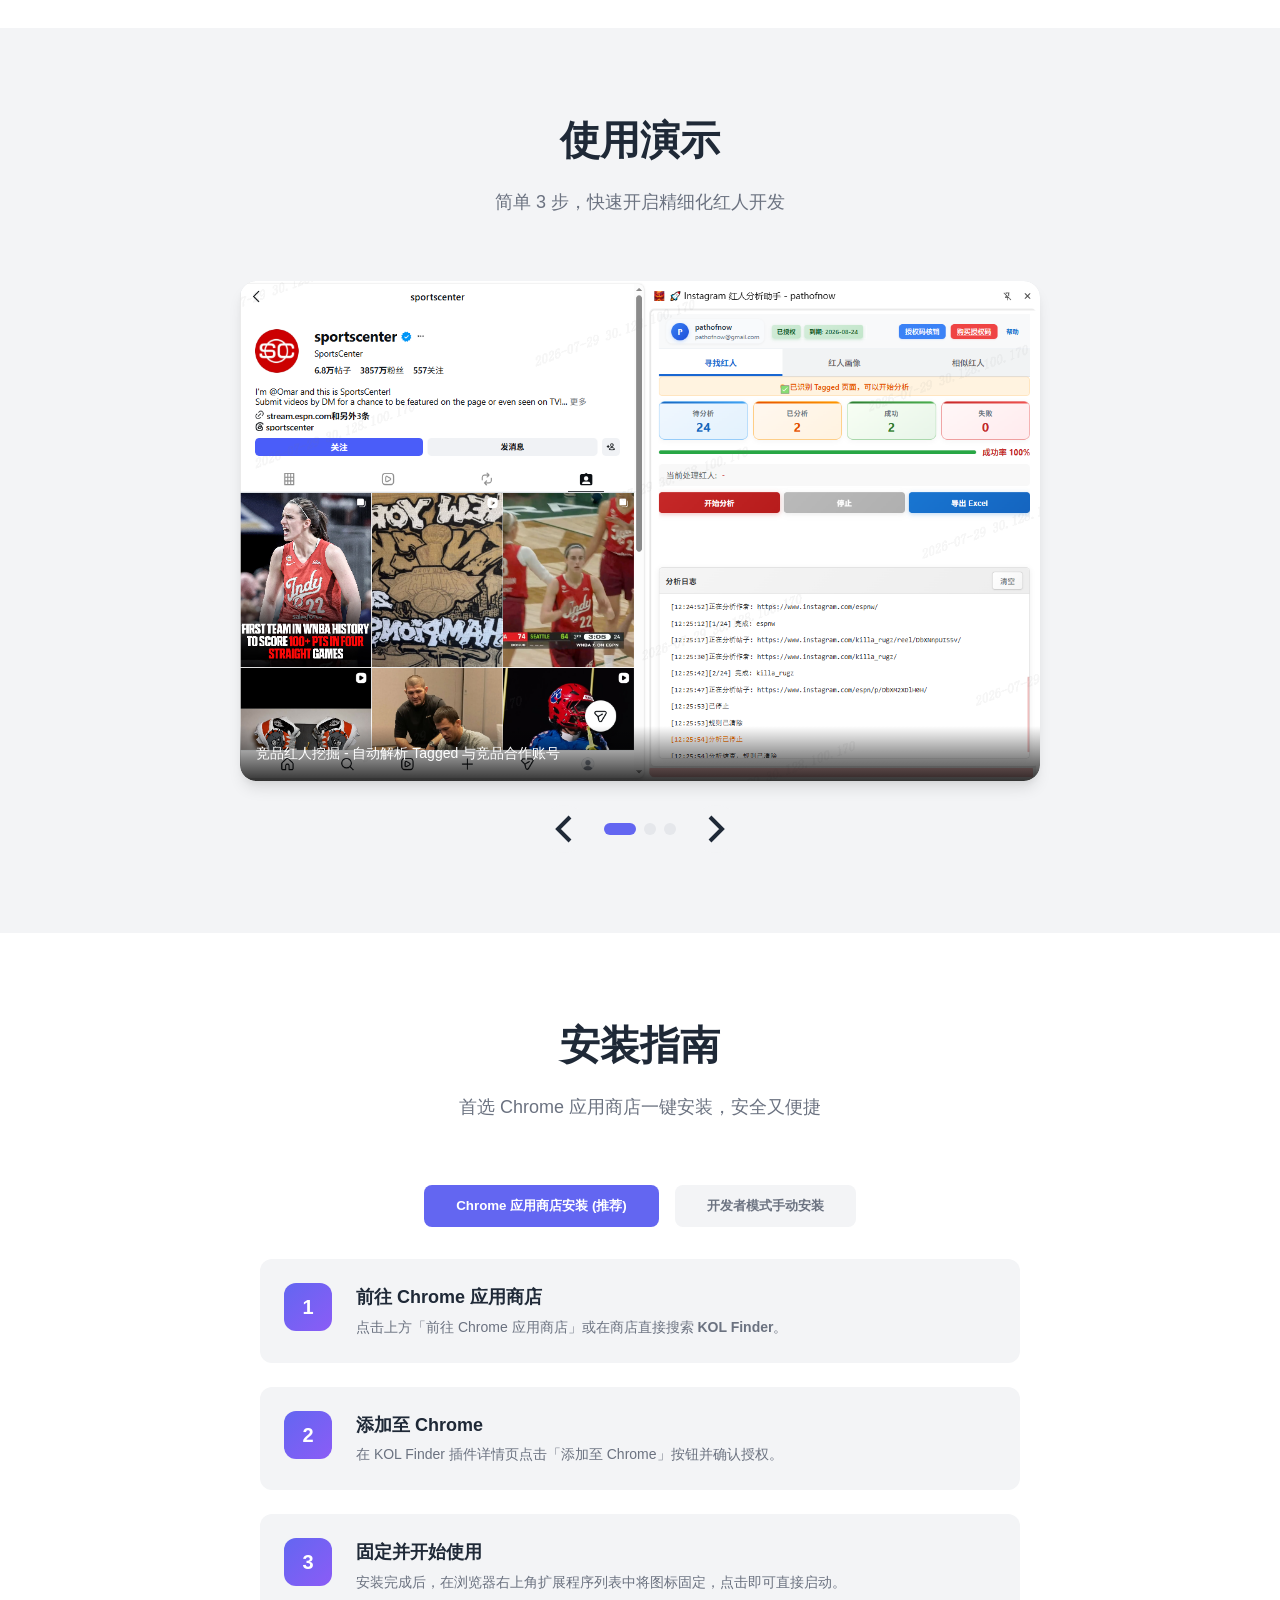
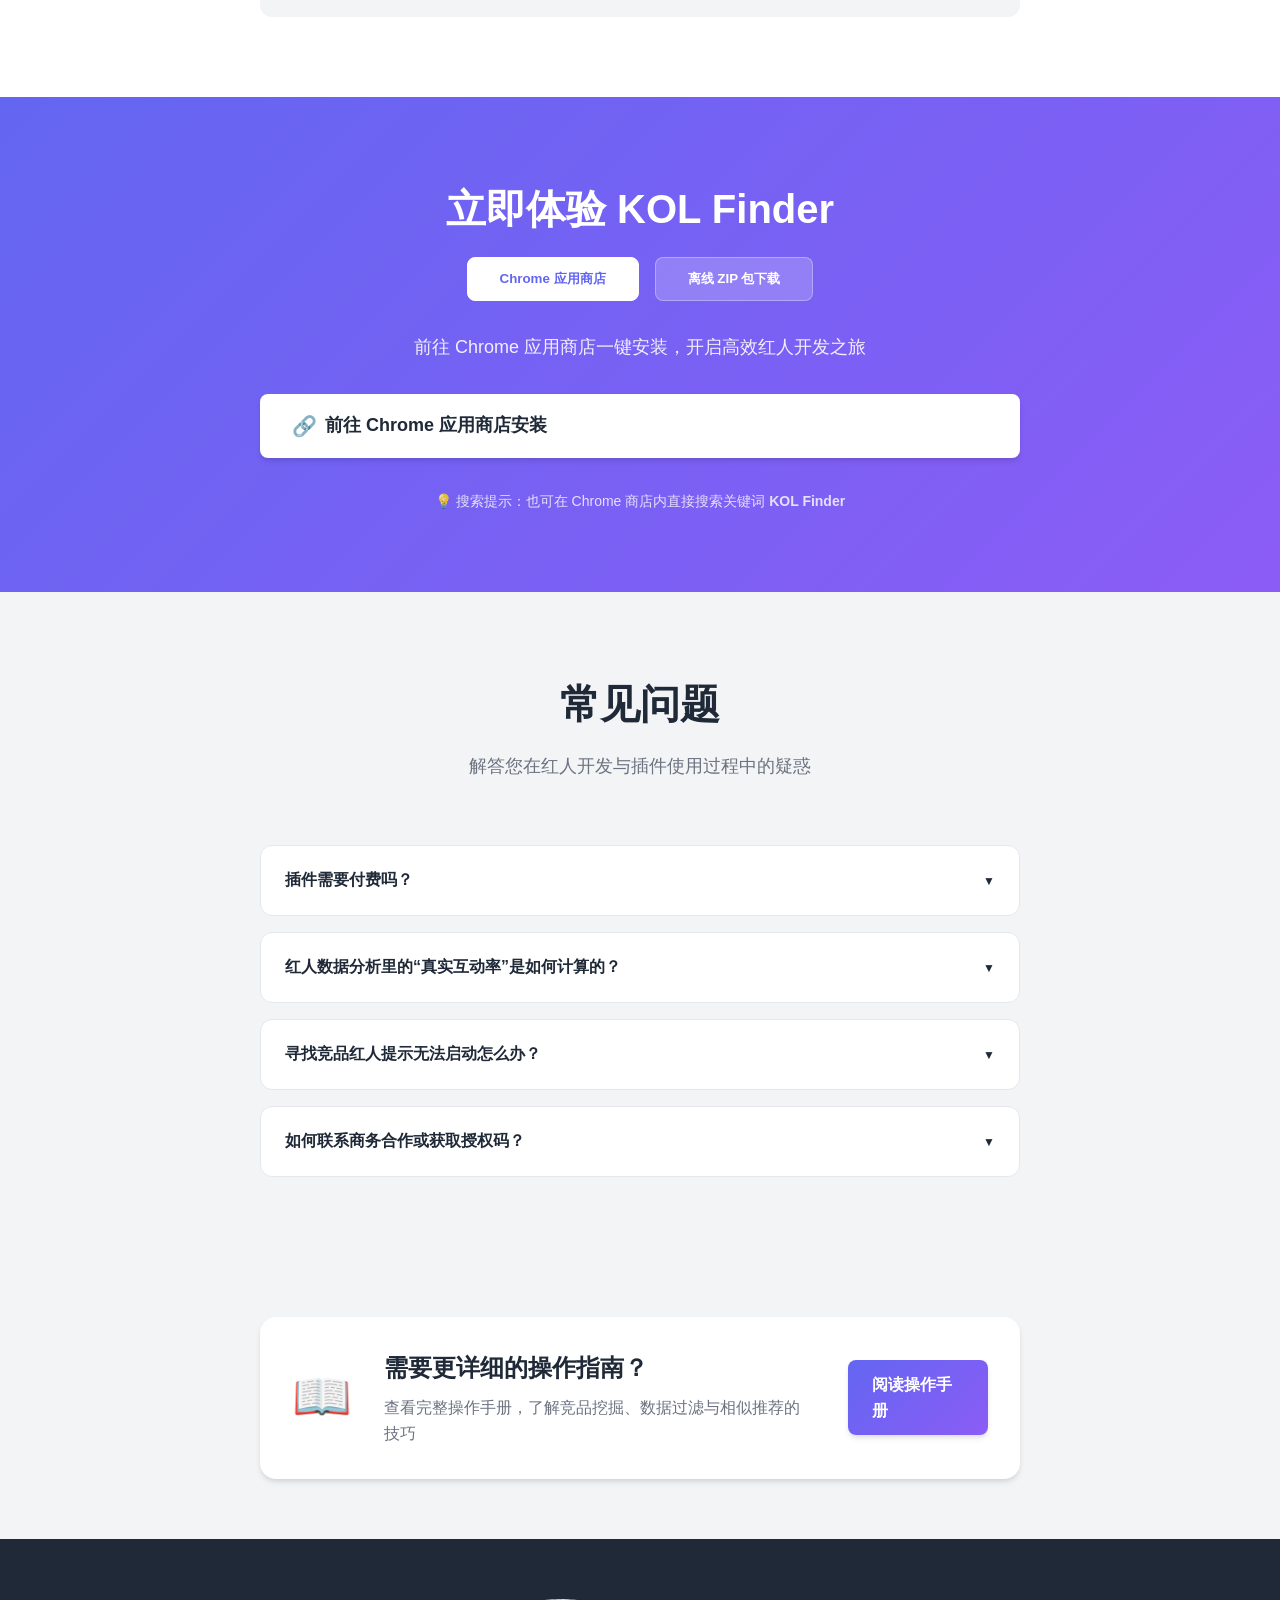
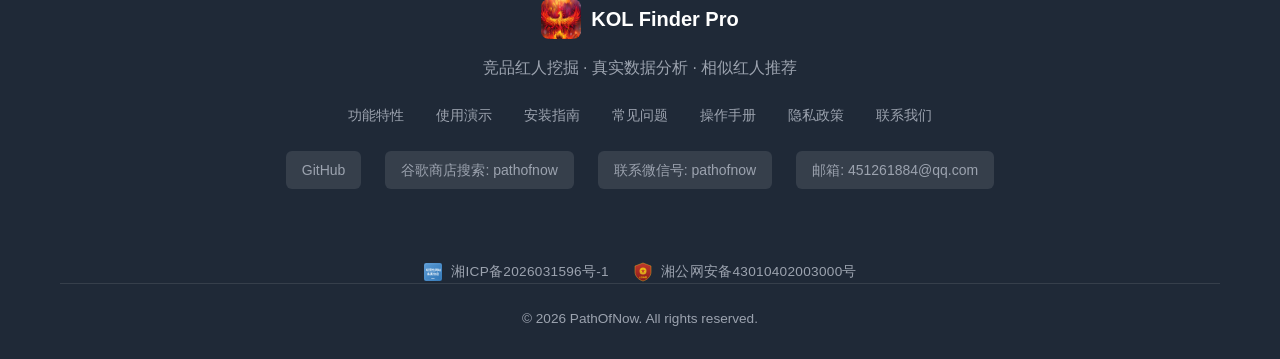
==== commit 4c1d6f0b: "ss" ====
--- a/docs/index.html
+++ b/docs/index.html
@@ -4,418 +4,414 @@
 <head>
     <meta charset="UTF-8">
     <meta name="viewport" content="width=device-width, initial-scale=1.0">
-    <title>PathOfNow 您的红人分析效率神器</title>
-    <meta name="description" content="PathOfNow 是一款强大的浏览器扩展，帮助您提升工作效率，享受更好的浏览体验。">
+    <title>KOL Finder - 竞品红人挖掘与数据分析助手 | PathOfNow</title>
+    <meta name="description" content="KOL Finder Pro 是一款专为跨境卖家与 BD 打造的谷歌浏览器插件，支持 Instagram 与 YouTube 竞品红人挖掘、真实互动率数据分析与相似红人一键推荐。">
     <link rel="stylesheet" href="css/style.css">
     <link rel="icon" type="image/png" href="assets/images/logo.png">
-
 </head>
 
 <body>
-    <nav class="navbar">
-        <div class="nav-container">
-            <div class="nav-logo">
+<!-- 顶部导航栏 -->
+<nav class="navbar">
+    <div class="nav-container">
+        <div class="nav-logo">
+            <img src="assets/images/logo.png" alt="Logo" class="logo-icon">
+            <span class="logo-text">KOL Finder </span>
+        </div>
+        <ul class="nav-links">
+            <li><a href="#features">功能特性</a></li>
+            <li><a href="#demo">使用演示</a></li>
+            <li><a href="#install">安装指南</a></li>
+            <li><a href="#faq">常见问题</a></li>
+            <li><a href="manual.html">操作手册</a></li>
+            <li><a href="privacy.html" target="_blank">隐私政策</a></li>
+            <li><a href="contact.html">联系我们</a></li>
+        </ul>
+        <div class="nav-actions">
+            <a href="#download" class="btn btn-primary">立即下载</a>
+            <div class="hamburger">
+                <span></span>
+                <span></span>
+                <span></span>
+            </div>
+        </div>
+    </div>
+</nav>
+
+<!-- 首屏 Hero 区域 -->
+<section class="hero">
+    <div class="hero-container">
+        <div class="hero-content">
+            <div class="hero-badge">
+                <span class="badge-icon">⚡️</span>
+                <span>跨境卖家 / BD 必看：别再盲目找 KOL 了！</span>
+            </div>
+            <h1 class="hero-title">KOL Finder </h1>
+            <p class="hero-subtitle">竞品红人挖掘 · 红人数据分析 · 相似红人推荐</p>
+            <p class="hero-description">
+                你的“红人开发 + 精细化数据”全流程加速器！一键“搬空”竞品流量达人，深度解析真实活跃率与互动率，快速实现 KOL 营销批量爆量。
+            </p>
+            <div class="hero-actions">
+                <a href="#download" class="btn btn-large btn-primary">
+                    <span class="btn-icon">🚀</span>
+                    免费安装体验
+                </a>
+                <a href="#features" class="btn btn-large btn-outline">
+                    了解核心卖点
+                </a>
+            </div>
+
+            <!-- 联系与搜索引导 -->
+            <div class="hero-contact-tip" style="margin-top: 15px; font-size: 14px; color: #666;">
+                💡 谷歌商店搜索：<strong>KOL Finder
+            </strong> &nbsp;&nbsp; 联系微信号：<strong>pathofnow</strong>
+            </div>
+
+            <div class="hero-stats">
+                <div class="stat-item">
+                    <span class="stat-value">10 倍+</span>
+                    <span class="stat-label">开发效率提升</span>
+                </div>
+                <div class="stat-item">
+                    <span class="stat-value">★★★★★</span>
+                    <span class="stat-label">用户口碑</span>
+                </div>
+                <div class="stat-item">
+                    <span class="stat-value">2026年8月</span>
+                    <span class="stat-label">最新版本</span>
+                </div>
+            </div>
+        </div>
+
+        <div class="hero-visual">
+            <div class="browser-mockup">
+                <div class="browser-header">
+                    <div class="browser-dots">
+                        <span class="dot dot-red"></span>
+                        <span class="dot dot-yellow"></span>
+                        <span class="dot dot-green"></span>
+                    </div>
+                    <div class="browser-url">Chrome Web Store / KOL Finder Pro</div>
+                </div>
+                <div class="browser-content">
+                    <!-- 这里可使用我们之前生成的宣传海报或你的插件截图 -->
+                    <img src="assets/images/plugin.png" alt="KOL Finder Pro 核心界面" class="screenshot">
+                </div>
+            </div>
+        </div>
+    </div>
+</section>
+
+<!-- 核心功能板块 -->
+<section class="features" id="features">
+    <div class="features-container">
+        <div class="section-header">
+            <h2 class="section-title">核心亮点功能</h2>
+            <p class="section-subtitle">构建从“竞品挖掘”到“数据精筛”，再到“同类拓量”的全栈 KOL 营销闭环</p>
+        </div>
+        <div class="features-grid">
+            <div class="feature-card">
+                <div class="feature-icon">
+                    <span>🎯</span>
+                </div>
+                <h3 class="feature-title">竞品红人挖掘</h3>
+                <p class="feature-description">直接输入竞品 Instagram / YouTube 主页，瞬间“搬空”为其带来流量的高价值合作 KOL。</p>
+            </div>
+            <div class="feature-card">
+                <div class="feature-icon">
+                    <span>📈</span>
+                </div>
+                <h3 class="feature-title">红人数据深度分析</h3>
+                <p class="feature-description">拒绝假流量！一键解析红人视频的真实活跃率与互动率数据，一眼识别高质量种草达人。</p>
+            </div>
+            <div class="feature-card">
+                <div class="feature-icon">
+                    <span>🤝</span>
+                </div>
+                <h3 class="feature-title">相似红人一键推荐</h3>
+                <p class="feature-description">找到优质爆款 KOL？一键拓展同类型、同梯队的对标创作者，快速实现批量爆量。</p>
+            </div>
+            <div class="feature-card">
+                <div class="feature-icon">
+                    <span>🌪️</span>
+                </div>
+                <h3 class="feature-title">精准多维过滤</h3>
+                <p class="feature-description">支持自定义采集阈值、最小点赞/评论数，自动过滤僵尸粉与低质量账号，只留真流量。</p>
+            </div>
+            <div class="feature-card">
+                <div class="feature-icon">
+                    <span>🌐</span>
+                </div>
+                <h3 class="feature-title">跨平台采集</h3>
+                <p class="feature-description">深度适配 Instagram Tagged/Hashtag 页面与 YouTube 频道，全方位覆出海主流社交媒体。</p>
+            </div>
+            <div class="feature-card">
+                <div class="feature-icon">
+                    <span>📊</span>
+                </div>
+                <h3 class="feature-title">一键导出 Excel</h3>
+                <p class="feature-description">支持将分析结果与日志一键导出为 Excel 报表，便于团队建档、复盘与后续联系。</p>
+            </div>
+        </div>
+    </div>
+</section>
+
+<!-- 使用演示 -->
+<section class="demo" id="demo">
+    <div class="demo-container">
+        <div class="section-header">
+            <h2 class="section-title">使用演示</h2>
+            <p class="section-subtitle">简单 3 步，快速开启精细化红人开发</p>
+        </div>
+        <div class="demo-content">
+            <div class="demo-carousel">
+                <div class="carousel-container">
+                    <div class="carousel-track">
+                        <div class="carousel-slide" data-index="0">
+                            <img src="assets/images/tagged_find.png" alt="竞品红人挖掘">
+                            <div class="slide-caption">竞品红人挖掘 - 自动解析 Tagged 与竞品合作账号</div>
+                        </div>
+                        <div class="carousel-slide" data-index="1">
+                            <img src="assets/images/huaxiang.png" alt="真实数据分析">
+                            <div class="slide-caption">数据深度分析 - 查看真实活跃率、互动率与粉丝画像</div>
+                        </div>
+                        <div class="carousel-slide" data-index="2">
+                            <img src="assets/images/tuijian.png" alt="相似红人推荐">
+                            <div class="slide-caption">相似红人推荐 - 快速拓展对标高转化创作者</div>
+                        </div>
+                    </div>
+                </div>
+                <div class="carousel-controls">
+                    <button class="carousel-prev" aria-label="上一张">
+                        <svg viewBox="0 0 24 24" fill="none" stroke="currentColor" stroke-width="2">
+                            <path d="M15 18l-6-6 6-6" />
+                        </svg>
+                    </button>
+                    <div class="carousel-indicators">
+                        <button class="indicator active" data-index="0"></button>
+                        <button class="indicator" data-index="1"></button>
+                        <button class="indicator" data-index="2"></button>
+                    </div>
+                    <button class="carousel-next" aria-label="下一张">
+                        <svg viewBox="0 0 24 24" fill="none" stroke="currentColor" stroke-width="2">
+                            <path d="M9 18l6-6-6-6" />
+                        </svg>
+                    </button>
+                </div>
+            </div>
+        </div>
+    </div>
+</section>
+
+<!-- 安装指南 -->
+<section class="install" id="install">
+    <div class="install-container">
+        <div class="section-header">
+            <h2 class="section-title">安装指南</h2>
+            <p class="section-subtitle">首选 Chrome 应用商店一键安装，安全又便捷</p>
+        </div>
+        <div class="install-tabs">
+            <button class="tab-btn active" data-tab="chrome">Chrome 应用商店安装 (推荐)</button>
+            <button class="tab-btn" data-tab="manual">开发者模式手动安装</button>
+        </div>
+        <div class="tab-content active" id="chrome">
+            <div class="install-steps">
+                <div class="install-step">
+                    <div class="install-step-icon">1</div>
+                    <div class="install-step-content">
+                        <h4>前往 Chrome 应用商店</h4>
+                        <p>点击上方「前往 Chrome 应用商店」或在商店直接搜索 <strong>KOL Finder</strong>。</p>
+                    </div>
+                </div>
+                <div class="install-step">
+                    <div class="install-step-icon">2</div>
+                    <div class="install-step-content">
+                        <h4>添加至 Chrome</h4>
+                        <p>在 KOL Finder 插件详情页点击「添加至 Chrome」按钮并确认授权。</p>
+                    </div>
+                </div>
+                <div class="install-step">
+                    <div class="install-step-icon">3</div>
+                    <div class="install-step-content">
+                        <h4>固定并开始使用</h4>
+                        <p>安装完成后，在浏览器右上角扩展程序列表中将图标固定，点击即可直接启动。</p>
+                    </div>
+                </div>
+            </div>
+        </div>
+        <div class="tab-content" id="manual">
+            <div class="install-steps">
+                <div class="install-step">
+                    <div class="install-step-icon">1</div>
+                    <div class="install-step-content">
+                        <h4>下载插件 ZIP 包</h4>
+                        <p>点击下方“下载 ZIP 包”按钮获取最新的插件安装文件。</p>
+                    </div>
+                </div>
+                <div class="install-step">
+                    <div class="install-step-icon">2</div>
+                    <div class="install-step-content">
+                        <h4>解压文件</h4>
+                        <p>解压下载的 ZIP 压缩包至本地任意指定文件夹。</p>
+                    </div>
+                </div>
+                <div class="install-step">
+                    <div class="install-step-icon">3</div>
+                    <div class="install-step-content">
+                        <h4>打开开发者模式</h4>
+                        <p>在 Chrome 地址栏输入 <code>chrome://extensions</code> 并开启右上角的「开发者模式」。</p>
+                    </div>
+                </div>
+                <div class="install-step">
+                    <div class="install-step-icon">4</div>
+                    <div class="install-step-content">
+                        <h4>加载已解压的扩展程序</h4>
+                        <p>点击「加载已解压的扩展程序」，选择刚才解压的文件夹即可完成安装。</p>
+                    </div>
+                </div>
+            </div>
+        </div>
+    </div>
+</section>
+
+<!-- 下载区域 -->
+<section class="download" id="download">
+    <div class="download-container">
+        <div class="download-content">
+            <h2 class="download-title">立即体验 KOL Finder </h2>
+            <div class="install-tabs download-tabs">
+                <button class="tab-btn active" data-tab="chrome-store">Chrome 应用商店</button>
+                <button class="tab-btn" data-tab="download-zip">离线 ZIP 包下载</button>
+            </div>
+            <div class="tab-content download-tab-content active" id="chrome-store">
+                <p class="download-description">前往 Chrome 应用商店一键安装，开启高效红人开发之旅</p>
+                <div class="download-buttons">
+                    <a href="https://chromewebstore.google.com/search/pathofnow?hl=zh-CN" class="btn btn-large btn-primary btn-chrome" target="_blank">
+                        <span class="btn-icon">🔗</span>
+                        前往 Chrome 应用商店安装
+                    </a>
+                </div>
+                <p class="download-note">💡 搜索提示：也可在 Chrome 商店内直接搜索关键词 <strong>KOL Finder</strong></p>
+            </div>
+            <div class="tab-content download-tab-content" id="download-zip">
+                <p class="download-description">离线压缩包下载，适合无法访问 Chrome 商店的用户</p>
+                <div class="download-buttons">
+                    <a href="https://github.com/PathOfNow/Influencer-Analysis-chrome-extension/releases/latest/download/release.zip"
+                       class="btn btn-large btn-primary btn-zip" target="_blank">
+                        <span class="btn-icon">📦</span>
+                        下载 release.zip 包
+                    </a>
+                </div>
+                <p class="download-note">💡 提示：支持 Chrome、Edge 等所有 Chromium 内核浏览器</p>
+            </div>
+        </div>
+    </div>
+</section>
+
+<!-- 常见问题 -->
+<section class="faq" id="faq">
+    <div class="faq-container">
+        <div class="section-header">
+            <h2 class="section-title">常见问题</h2>
+            <p class="section-subtitle">解答您在红人开发与插件使用过程中的疑惑</p>
+        </div>
+        <div class="faq-list">
+            <div class="faq-item">
+                <button class="faq-question">
+                    <span>插件需要付费吗？</span>
+                    <span class="faq-icon">▼</span>
+                </button>
+                <div class="faq-answer">
+                    <p>插件免费下载安装，首次登录后享有免费试用额度。试用结束后可联系客服购买授权码继续解锁高级功能。</p>
+                </div>
+            </div>
+            <div class="faq-item">
+                <button class="faq-question">
+                    <span>红人数据分析里的“真实互动率”是如何计算的？</span>
+                    <span class="faq-icon">▼</span>
+                </button>
+                <div class="faq-answer">
+                    <p>KOL Finder Pro 会抓取该红人近期发布的视频/帖子的实际点赞数、评论数及播放数，通过算法剔除异常抖动，计算出最接近真实种草能力的互动率与活跃率。</p>
+                </div>
+            </div>
+            <div class="faq-item">
+                <button class="faq-question">
+                    <span>寻找竞品红人提示无法启动怎么办？</span>
+                    <span class="faq-icon">▼</span>
+                </button>
+                <div class="faq-answer">
+                    <p>请确保您已登录 Instagram / YouTube 账号，并且当前页面处于竞品的被标记页面（例如 URL 中包含 <code>/tagged/</code>）。如遇到阻碍，刷新页面重新尝试即可。</p>
+                </div>
+            </div>
+            <div class="faq-item">
+                <button class="faq-question">
+                    <span>如何联系商务合作或获取授权码？</span>
+                    <span class="faq-icon">▼</span>
+                </button>
+                <div class="faq-answer">
+                    <p>您可以直接添加微信号 <strong>pathofnow</strong> 咨询，或通过邮箱 451261884@qq.com 联系我们。</p>
+                </div>
+            </div>
+        </div>
+    </div>
+</section>
+
+<!-- 操作手册跳转卡片 -->
+<section class="manual-link">
+    <div class="manual-link-container">
+        <div class="manual-link-content">
+            <div class="manual-link-icon">📖</div>
+            <div class="manual-link-text">
+                <h3>需要更详细的操作指南？</h3>
+                <p>查看完整操作手册，了解竞品挖掘、数据过滤与相似推荐的技巧</p>
+            </div>
+            <a href="manual.html" class="btn btn-primary">阅读操作手册</a>
+        </div>
+    </div>
+</section>
+
+<!-- 页脚 -->
+<footer class="footer">
+    <div class="footer-container">
+        <div class="footer-content">
+            <div class="footer-logo">
                 <img src="assets/images/logo.png" alt="Logo" class="logo-icon">
-                <span class="logo-text">PathOfNow</span>
-            </div>
-            <ul class="nav-links">
-                <li><a href="#features">功能特性</a></li>
-                <li><a href="#demo">使用演示</a></li>
-                <li><a href="#install">安装指南</a></li>
-                <li><a href="#faq">常见问题</a></li>
-                <li><a href="manual.html" >操作手册</a></li>
-                <li><a href="privacy.html" target="_blank">隐私政策</a></li>
-                <li><a href="contact.html">联系我们</a></li>
-
-            </ul>
-            <div class="nav-actions">
-                <a href="#download" class="btn btn-primary">立即下载</a>
-                <div class="hamburger">
-                    <span></span>
-                    <span></span>
-                    <span></span>
-                </div>
-            </div>
-        </div>
-    </nav>
-
-    <section class="hero">
-        <div class="hero-container">
-            <div class="hero-content">
-                <div class="hero-badge">
-                    <span class="badge-icon">⭐⭐⭐⭐⭐</span>
-                    <span>Instagram 红人营销必备工具</span>
-                </div>
-                <h1 class="hero-title">Instagram 红人分析助手</h1>
-                <p class="hero-subtitle">一键寻找红人 · 生成红人画像 · 推荐相似红人</p>
-                <p class="hero-description">帮助品牌方快速找到优质红人,并推荐相似红人，支持导出 Excel报表进行后续分析。</p>
-                <div class="hero-actions">
-                    <a href="#download" class="btn btn-large btn-primary">
-                        <span class="btn-icon">⬇️</span>
-                        免费下载
-                    </a>
-                    <a href="#features" class="btn btn-large btn-outline">
-                        了解更多
-                    </a>
-                </div>
-                <div class="hero-stats">
-                    <div class="stat-item">
-                        <span class="stat-value">5000+</span>
-                        <span class="stat-label">活跃用户</span>
-                    </div>
-                    <div class="stat-item">
-                        <span class="stat-value">★★★★★</span>
-                        <span class="stat-label">用户评分</span>
-                    </div>
-                    <div class="stat-item">
-                        <span class="stat-value">2026年7月</span>
-                        <span class="stat-label">最近更新</span>
-                    </div>
-                </div>
-            </div>
-            <div class="hero-visual">
-                <div class="browser-mockup">
-                    <div class="browser-header">
-                        <div class="browser-dots">
-                            <span class="dot dot-red"></span>
-                            <span class="dot dot-yellow"></span>
-                            <span class="dot dot-green"></span>
-                        </div>
-                        <div class="browser-url">chrome://extensions</div>
-                    </div>
-                    <div class="browser-content">
-                        <img src="assets/images/plugin.png" alt="插件截图" class="screenshot">
-                    </div>
-                </div>
-            </div>
-        </div>
-    </section>
-
-    <section class="features" id="features">
-        <div class="features-container">
-            <div class="section-header">
-                <h2 class="section-title">核心功能</h2>
-                <p class="section-subtitle">三大核心模块，助力品牌高效开展红人营销</p>
-            </div>
-            <div class="features-grid">
-                <div class="feature-card">
-                    <div class="feature-icon">
-                        <span>🔍</span>
-                    </div>
-                    <h3 class="feature-title">寻找红人</h3>
-                    <p class="feature-description">在 Instagram Tagged 页面自动分析，批量发现合作过的优质红人账号，支持自动滚动收集和逐帖分析。</p>
-                </div>
-                <div class="feature-card">
-                    <div class="feature-icon">
-                        <span>👤</span>
-                    </div>
-                    <h3 class="feature-title">红人画像</h3>
-                    <p class="feature-description">深入分析红人账号数据，获取粉丝数、平均播放数、平均评论数、平均点赞数等关键指标。</p>
-                </div>
-                <div class="feature-card">
-                    <div class="feature-icon">
-                        <span>💡</span>
-                    </div>
-                    <h3 class="feature-title">相似红人</h3>
-                    <p class="feature-description">基于目标红人推荐同类型创作者，帮助品牌拓展合作资源，发现更多潜在合作伙伴。</p>
-                </div>
-                <div class="feature-card">
-                    <div class="feature-icon">
-                        <span>📊</span>
-                    </div>
-                    <h3 class="feature-title">数据分析</h3>
-                    <p class="feature-description">实时展示分析进度、成功/失败统计，提供详细分析日志，方便追踪和排查问题。</p>
-                </div>
-                <div class="feature-card">
-                    <div class="feature-icon">
-                        <span>📁</span>
-                    </div>
-                    <h3 class="feature-title">数据导出</h3>
-                    <p class="feature-description">支持将分析结果导出为 Excel 格式，便于进行后续数据处理和团队协作。</p>
-                </div>
-                <div class="feature-card">
-                    <div class="feature-icon">
-                        <span>🔐</span>
-                    </div>
-                    <h3 class="feature-title">授权管理</h3>
-                    <p class="feature-description">谷歌账户登录，授权码验证机制，确保账号安全和使用权限管理。</p>
-                </div>
-            </div>
-        </div>
-    </section>
-
-    <section class="demo" id="demo">
-        <div class="demo-container">
-            <div class="section-header">
-                <h2 class="section-title">使用演示</h2>
-                <p class="section-subtitle">通过轮播图了解插件的核心功能和使用流程</p>
-            </div>
-            <div class="demo-content">
-                <div class="demo-carousel">
-                    <div class="carousel-container">
-                        <div class="carousel-track">
-                            <div class="carousel-slide" data-index="0">
-                                <img src="assets/images/tagged_find.png" alt="寻找红人功能">
-                                <div class="slide-caption">寻找红人 - 在Tagged页面分析合作账号</div>
-                            </div>
-                            <div class="carousel-slide" data-index="1">
-                                <img src="assets/images/huaxiang.png" alt="红人画像功能">
-                                <div class="slide-caption">红人画像 - 分析粉丝数、播放量等关键数据</div>
-                            </div>
-                            <div class="carousel-slide" data-index="2">
-                                <img src="assets/images/tuijian.png" alt="相似红人推荐">
-                                <div class="slide-caption">相似红人 - 发现同类型的优质创作者</div>
-                            </div>
-                        </div>
-                    </div>
-                    <div class="carousel-controls">
-                        <button class="carousel-prev" aria-label="上一张">
-                            <svg viewBox="0 0 24 24" fill="none" stroke="currentColor" stroke-width="2">
-                                <path d="M15 18l-6-6 6-6" />
-                            </svg>
-                        </button>
-                        <div class="carousel-indicators">
-                            <button class="indicator active" data-index="0"></button>
-                            <button class="indicator" data-index="1"></button>
-                            <button class="indicator" data-index="2"></button>
-                        </div>
-                        <button class="carousel-next" aria-label="下一张">
-                            <svg viewBox="0 0 24 24" fill="none" stroke="currentColor" stroke-width="2">
-                                <path d="M9 18l6-6-6-6" />
-                            </svg>
-                        </button>
-                    </div>
-                </div>
-            </div>
-        </div>
-    </section>
-
-    <section class="install" id="install">
-        <div class="install-container">
-            <div class="section-header">
-                <h2 class="section-title">安装指南</h2>
-                <p class="section-subtitle">两种安装方式，根据您的情况选择合适的方法(推荐Chrome 应用商店安装)</p>
-            </div>
-            <div class="install-tabs">
-                <button class="tab-btn active" data-tab="chrome">Chrome应用商店安装</button>
-                <button class="tab-btn" data-tab="manual">手动安装</button>
-            </div>
-            <div class="tab-content active" id="chrome">
-                <div class="install-steps">
-                    <div class="install-step">
-                        <div class="install-step-icon">1</div>
-                        <div class="install-step-content">
-                            <h4>打开 Chrome 应用商店</h4>
-                            <p>点击下载区域的「前往 Chrome 应用商店」按钮，然后搜索插件名称 pathofnow</p>
-                        </div>
-                    </div>
-                    <div class="install-step">
-                        <div class="install-step-icon">2</div>
-                        <div class="install-step-content">
-                            <h4>添加至 Chrome</h4>
-                            <p>在插件详情页面点击「添加至 Chrome」按钮，确认安装</p>
-                        </div>
-                    </div>
-                    <div class="install-step">
-                        <div class="install-step-icon">3</div>
-                        <div class="install-step-content">
-                            <h4>开始使用</h4>
-                            <p>安装完成后，插件图标会出现在浏览器工具栏，点击即可打开</p>
-                        </div>
-                    </div>
-                </div>
-            </div>
-            <div class="tab-content" id="manual">
-                <div class="install-steps">
-                    <div class="install-step">
-                        <div class="install-step-icon">1</div>
-                        <div class="install-step-content">
-                            <h4>下载插件压缩包</h4>
-                            <p>点击下方下载按钮，获取插件 ZIP 压缩包</p>
-                        </div>
-                    </div>
-                    <div class="install-step">
-                        <div class="install-step-icon">2</div>
-                        <div class="install-step-content">
-                            <h4>解压压缩包</h4>
-                            <p>将下载的 ZIP 文件解压到任意文件夹，记住解压路径</p>
-                        </div>
-                    </div>
-                    <div class="install-step">
-                        <div class="install-step-icon">3</div>
-                        <div class="install-step-content">
-                            <h4>打开扩展管理页面</h4>
-                            <p>在浏览器地址栏输入 chrome://extensions 并回车</p>
-                        </div>
-                    </div>
-                    <div class="install-step">
-                        <div class="install-step-icon">4</div>
-                        <div class="install-step-content">
-                            <h4>开启开发者模式</h4>
-                            <p>在扩展管理页面右上角开启「开发者模式」开关</p>
-                        </div>
-                    </div>
-                    <div class="install-step">
-                        <div class="install-step-icon">5</div>
-                        <div class="install-step-content">
-                            <h4>加载已解压的扩展程序</h4>
-                            <p>点击「加载已解压的扩展程序」，选择解压后的文件夹</p>
-                        </div>
-                    </div>
-                    <div class="install-step">
-                        <div class="install-step-icon">6</div>
-                        <div class="install-step-content">
-                            <h4>固定插件到工具栏</h4>
-                            <p>点击浏览器右上角三个点的图标,在下拉列表中选择 拓展程序/管理拓展程序,固定插件到工具栏</p>
-                        </div>
-                    </div>
-                </div>
-            </div>
-        </div>
-    </section>
-
-    <section class="download" id="download">
-        <div class="download-container">
-            <div class="download-content">
-                <h2 class="download-title">立即下载 Instagram 红人分析助手</h2>
-                <div class="install-tabs download-tabs">
-                    <button class="tab-btn active" data-tab="chrome-store">Chrome应用商店安装</button>
-                    <button class="tab-btn " data-tab="download-zip">手动下载安装</button>
-                </div>
-                <div class="tab-content download-tab-content active" id="chrome-store">
-                    <p class="download-description">前往 Chrome 应用商店一键安装，快速体验红人分析功能</p>
-                    <div class="download-buttons">
-                        <a href="https://chromewebstore.google.com/search/pathofnow?hl=zh-CN" class="btn btn-large btn-primary btn-chrome" target="_blank">
-                            <span class="btn-icon">🔗</span>
-                            前往 Chrome 应用商店
-                        </a>
-                    </div>
-                    <p class="download-note">💡 提示：在 Chrome 应用商店中点击「添加至 Chrome」即可一键安装</p>
-                </div>
-                <div class="tab-content download-tab-content " id="download-zip">
-                    <p class="download-description">下载插件后，按照安装指南完成安装，开启您的红人营销分析之旅</p>
-                    <div class="download-buttons">
-                        <a href="https://github.com/PathOfNow/Influencer-Analysis-chrome-extension/releases/latest/download/release.zip"
-                            class="btn btn-large btn-primary btn-zip" target="_blank">
-                            <span class="btn-icon">📦</span>
-                            下载 ZIP 包
-                        </a>
-                    </div>
-                    <p class="download-note">💡 提示：安装前请确保您使用的是 Chrome 或其他 Chromium 内核浏览器，安装后授权谷歌登录即可使用</p>
-                </div>
-            </div>
-        </div>
-    </section>
-
-    <section class="faq" id="faq">
-        <div class="faq-container">
-            <div class="section-header">
-                <h2 class="section-title">常见问题</h2>
-                <p class="section-subtitle">解答您使用过程中可能遇到的问题</p>
-            </div>
-            <div class="faq-list">
-                <div class="faq-item">
-                    <button class="faq-question">
-                        <span>插件需要付费吗？</span>
-                        <span class="faq-icon">▼</span>
-                    </button>
-                    <div class="faq-answer">
-                        <p>插件本身免费下载，登录后可以免费试用3天。到期后可以购买授权码继续使用。</p>
-                    </div>
-                </div>
-                <div class="faq-item">
-                    <button class="faq-question">
-                        <span>为什么分析时提示"未授权"？</span>
-                        <span class="faq-icon">▼</span>
-                    </button>
-                    <div class="faq-answer">
-                        <p>这表示您未授权或者授权已到期。请点击"授权码核销"按钮，输入购买的授权码完成验证。</p>
-                    </div>
-                </div>
-                <div class="faq-item">
-                    <button class="faq-question">
-                        <span>寻找红人功能无法启动怎么办？</span>
-                        <span class="faq-icon">▼</span>
-                    </button>
-                    <div class="faq-answer">
-                        <p>请确保您当前在 Instagram 的 Tagged 页面（URL包含 /tagged/），并且已登录 Instagram 账号。如果问题依旧，请尝试刷新页面后重新操作。</p>
-                    </div>
-                </div>
-                <div class="faq-item">
-                    <button class="faq-question">
-                        <span>红人画像功能无法启动怎么办？</span>
-                        <span class="faq-icon">▼</span>
-                    </button>
-                    <div class="faq-answer">
-                        <p>请确保您当前在 Instagram 的红人主页页面，并且已登录 Instagram 账号，如果问题依旧，请尝试刷新页面后重新操作</p>
-                    </div>
-                </div>
-                <div class="faq-item">
-                    <button class="faq-question">
-                        <span>相似红人功能无法启动怎么办？</span>
-                        <span class="faq-icon">▼</span>
-                    </button>
-                    <div class="faq-answer">
-                        <p>请确保您当前在 Instagram 的红人主页页面，并且已登录 Instagram 账号，同时你的账户有相似推荐的权限(有联系人图标➕👤),同时红人打开了相似推荐的权限</p>
-                    </div>
-                </div>
-            </div>
-        </div>
-    </section>
-
-    <section class="manual-link">
-        <div class="manual-link-container">
-            <div class="manual-link-content">
-                <div class="manual-link-icon">📖</div>
-                <div class="manual-link-text">
-                    <h3>需要更详细的操作指南？</h3>
-                    <p>查看完整的操作手册，了解所有功能的详细使用方法</p>
-                </div>
-                <a href="manual.html" class="btn btn-primary">阅读操作手册</a>
-            </div>
-        </div>
-    </section>
-
-    <footer class="footer">
-        <div class="footer-container">
-            <div class="footer-content">
-                <div class="footer-logo">
-                    <img src="assets/images/logo.png" alt="Logo" class="logo-icon">
-                    <span class="logo-text">pathofnow</span>
-                </div>
-                <p class="footer-description">一键寻找红人 · 生成红人画像 · 推荐相似红人</p>
-                <div class="footer-links">
-                    <a href="#features">功能特性</a>
-                    <a href="#demo">使用演示</a>
-                    <a href="#install">安装指南</a>
-                    <a href="#faq">常见问题</a>
-                    <a href="manual.html" >操作手册</a>
-                    <a href="privacy.html" target="_blank">隐私政策</a>
-                    <a href="contact.html">联系我们</a>
-                </div>
-                <div class="footer-social">
-                    <a href="https://github.com/PathOfNow/Influencer-Analysis-chrome-extension" target="_blank" class="social-icon">GitHub</a>
-                    <span class="social-icon">微信: pathofnow</span>
-                    <span class="social-icon">邮箱: 451261884@qq.com</span>
-                </div>
-            </div>
-            <div class="footer-record">
-                <a href="https://beian.miit.gov.cn/" target="_blank" rel="noopener" class="footer-record-item">
-                    <span class="footer-record-icon"><img src="assets/images/icp-badge.svg" alt="ICP备案"></span>
-                    <span class="footer-record-number">湘ICP备2026031596号-1</span>
-                </a>
-                <a href="http://www.beian.gov.cn/portal/registerSystemInfo?recordcode=43010402003000" target="_blank" rel="noopener" class="footer-record-item">
-                    <span class="footer-record-icon"><img src="assets/images/mps-badge.svg" alt="公安备案"></span>
-                    <span class="footer-record-number">湘公网安备43010402003000号</span>
-                </a>
-            </div>
-            <div class="footer-bottom">
-                <p>© 2026 pathofnow. All rights reserved.</p>
-            </div>
-        </div>
-    </footer>
-
-    <script src="js/main.js"></script>
+                <span class="logo-text">KOL Finder Pro</span>
+            </div>
+            <p class="footer-description">竞品红人挖掘 · 真实数据分析 · 相似红人推荐</p>
+            <div class="footer-links">
+                <a href="#features">功能特性</a>
+                <a href="#demo">使用演示</a>
+                <a href="#install">安装指南</a>
+                <a href="#faq">常见问题</a>
+                <a href="manual.html">操作手册</a>
+                <a href="privacy.html" target="_blank">隐私政策</a>
+                <a href="contact.html">联系我们</a>
+            </div>
+            <div class="footer-social">
+                <a href="https://github.com/PathOfNow/Influencer-Analysis-chrome-extension" target="_blank" class="social-icon">GitHub</a>
+                <span class="social-icon">谷歌商店搜索: pathofnow</span>
+                <span class="social-icon">联系微信号: pathofnow</span>
+                <span class="social-icon">邮箱: 451261884@qq.com</span>
+            </div>
+        </div>
+        <div class="footer-record">
+            <a href="https://beian.miit.gov.cn/" target="_blank" rel="noopener" class="footer-record-item">
+                <span class="footer-record-icon"><img src="assets/images/icp-badge.svg" alt="ICP备案"></span>
+                <span class="footer-record-number">湘ICP备2026031596号-1</span>
+            </a>
+            <a href="http://www.beian.gov.cn/portal/registerSystemInfo?recordcode=43010402003000" target="_blank" rel="noopener" class="footer-record-item">
+                <span class="footer-record-icon"><img src="assets/images/mps-badge.svg" alt="公安备案"></span>
+                <span class="footer-record-number">湘公网安备43010402003000号</span>
+            </a>
+        </div>
+        <div class="footer-bottom">
+            <p>© 2026 PathOfNow. All rights reserved.</p>
+        </div>
+    </div>
+</footer>
+
+<script src="js/main.js"></script>
 </body>
 
 </html>
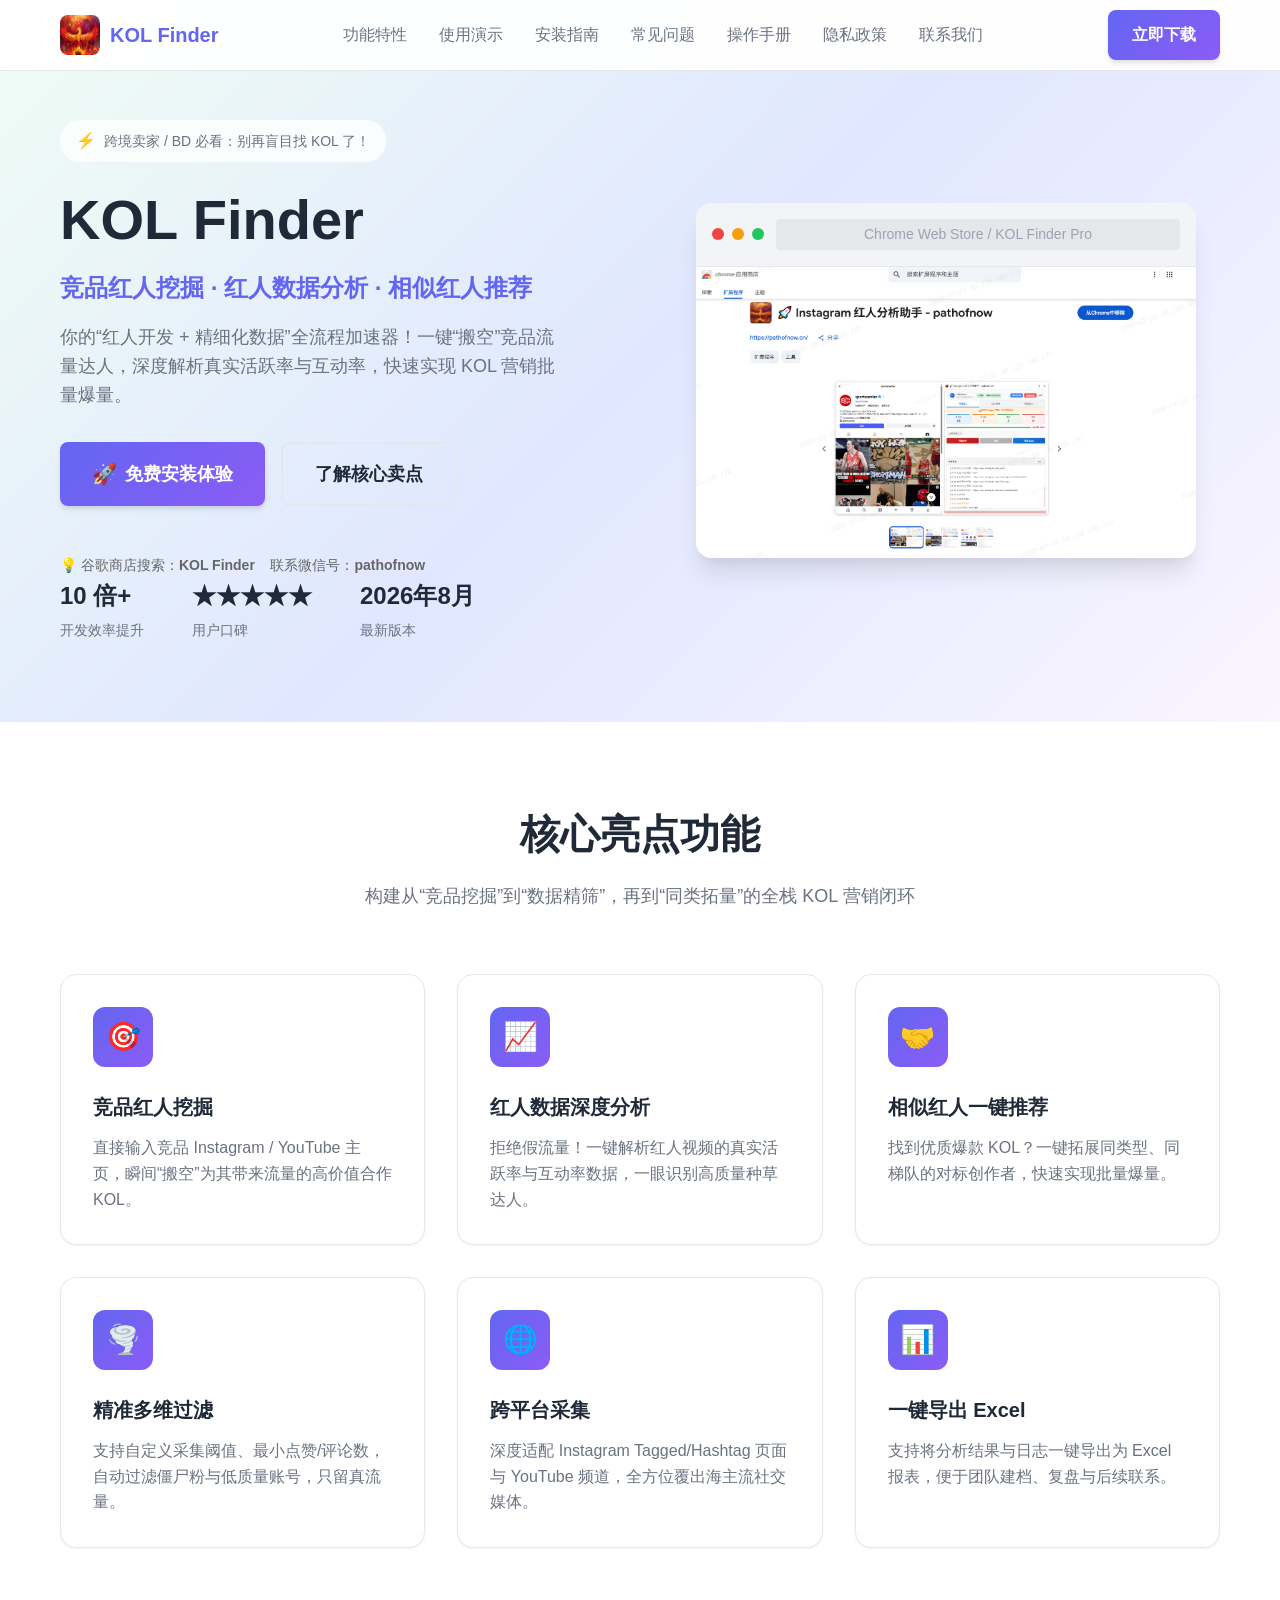
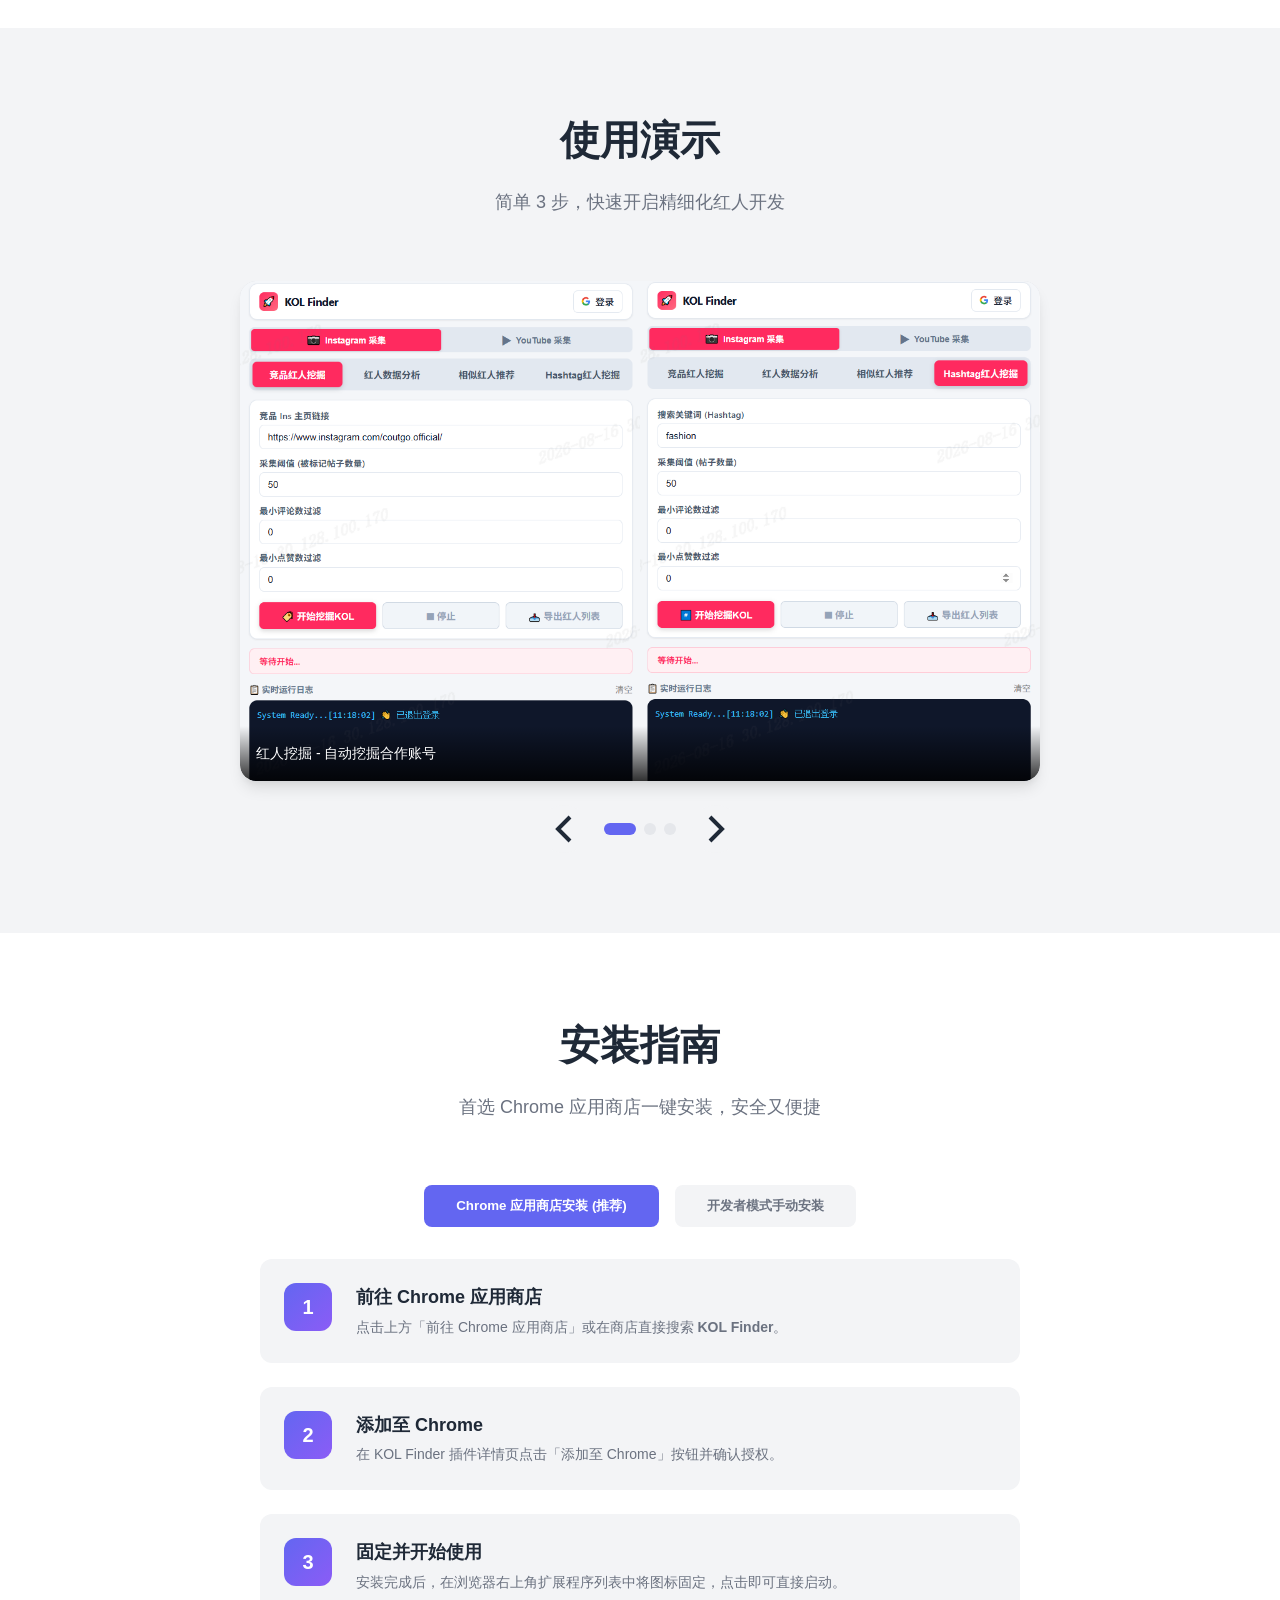
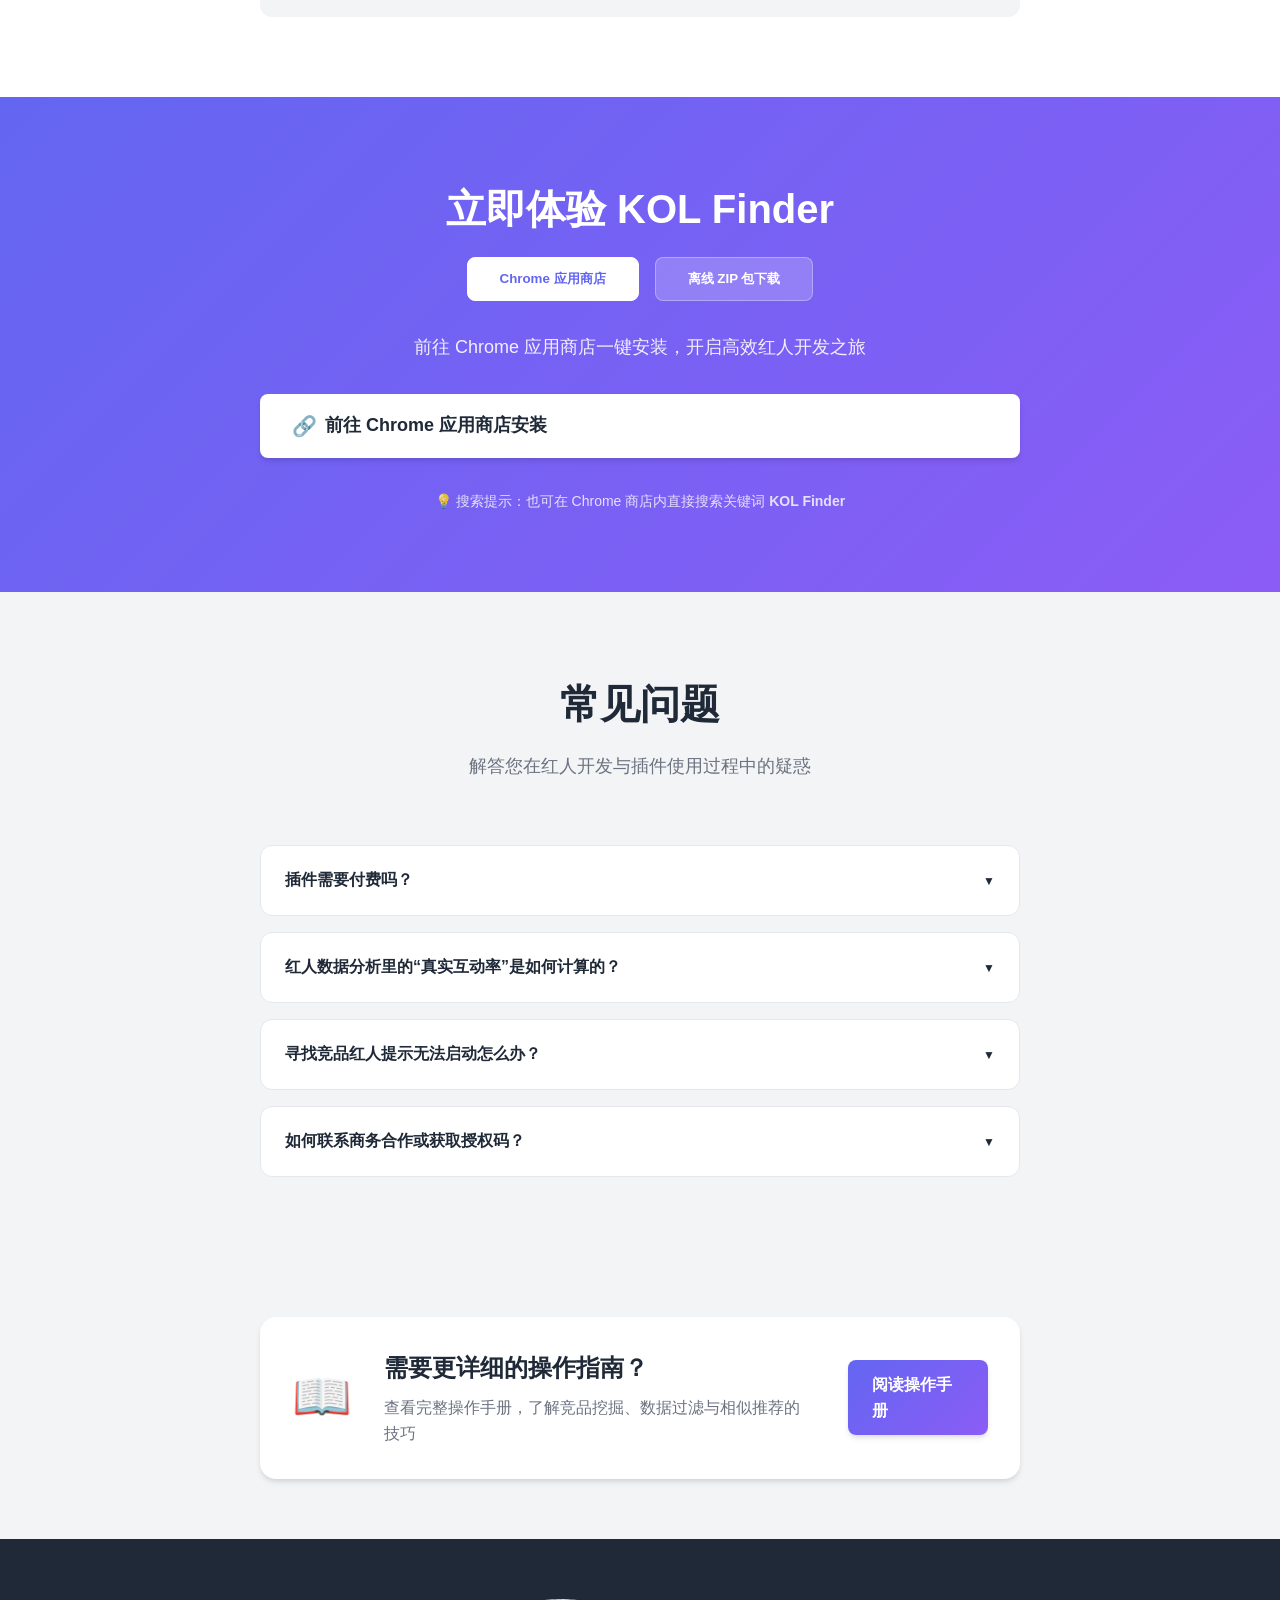
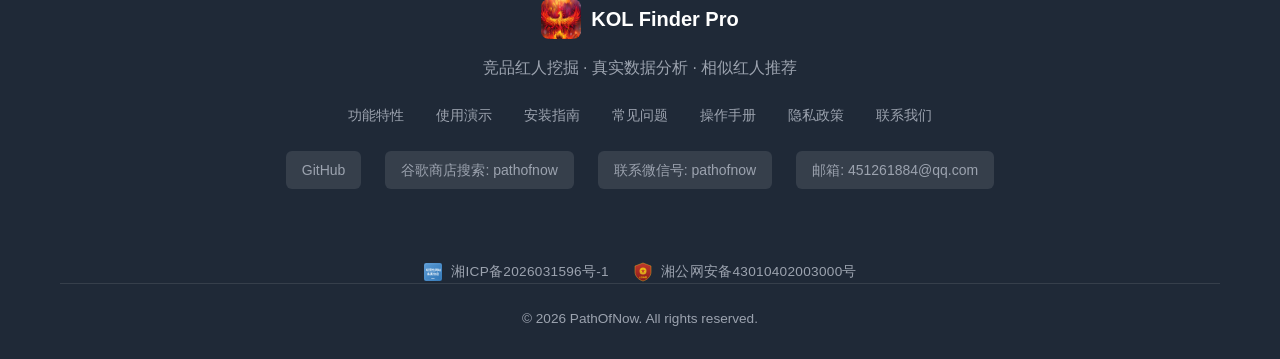
==== commit 353906ca: "ss" ====
--- a/docs/index.html
+++ b/docs/index.html
@@ -168,15 +168,15 @@
                 <div class="carousel-container">
                     <div class="carousel-track">
                         <div class="carousel-slide" data-index="0">
-                            <img src="assets/images/tagged_find.png" alt="竞品红人挖掘">
-                            <div class="slide-caption">竞品红人挖掘 - 自动解析 Tagged 与竞品合作账号</div>
+                            <img src="assets/images/m1.png" alt="红人挖掘">
+                            <div class="slide-caption">红人挖掘 - 自动挖掘合作账号</div>
                         </div>
                         <div class="carousel-slide" data-index="1">
-                            <img src="assets/images/huaxiang.png" alt="真实数据分析">
+                            <img src="assets/images/m2.png" alt="相似推荐与画像">
                             <div class="slide-caption">数据深度分析 - 查看真实活跃率、互动率与粉丝画像</div>
                         </div>
                         <div class="carousel-slide" data-index="2">
-                            <img src="assets/images/tuijian.png" alt="相似红人推荐">
+                            <img src="assets/images/m3.png" alt="相似红人推荐">
                             <div class="slide-caption">相似红人推荐 - 快速拓展对标高转化创作者</div>
                         </div>
                     </div>
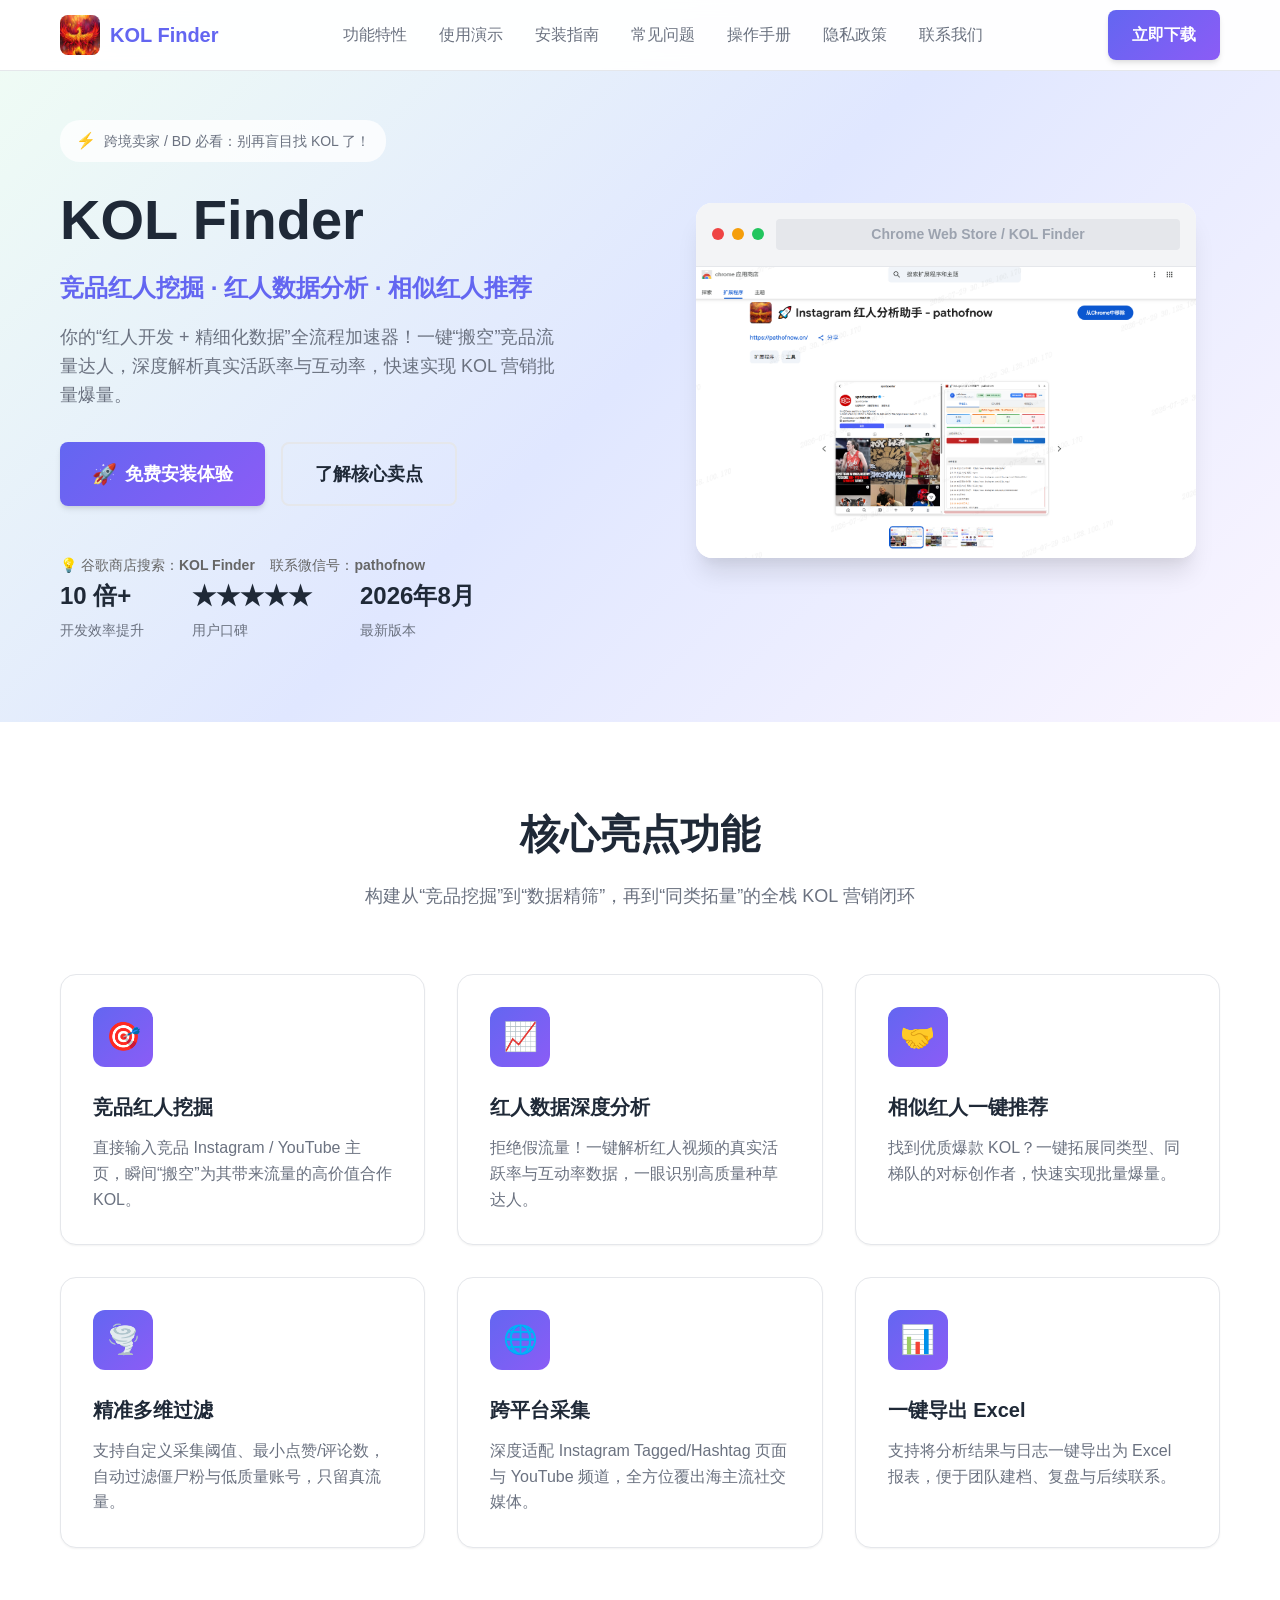
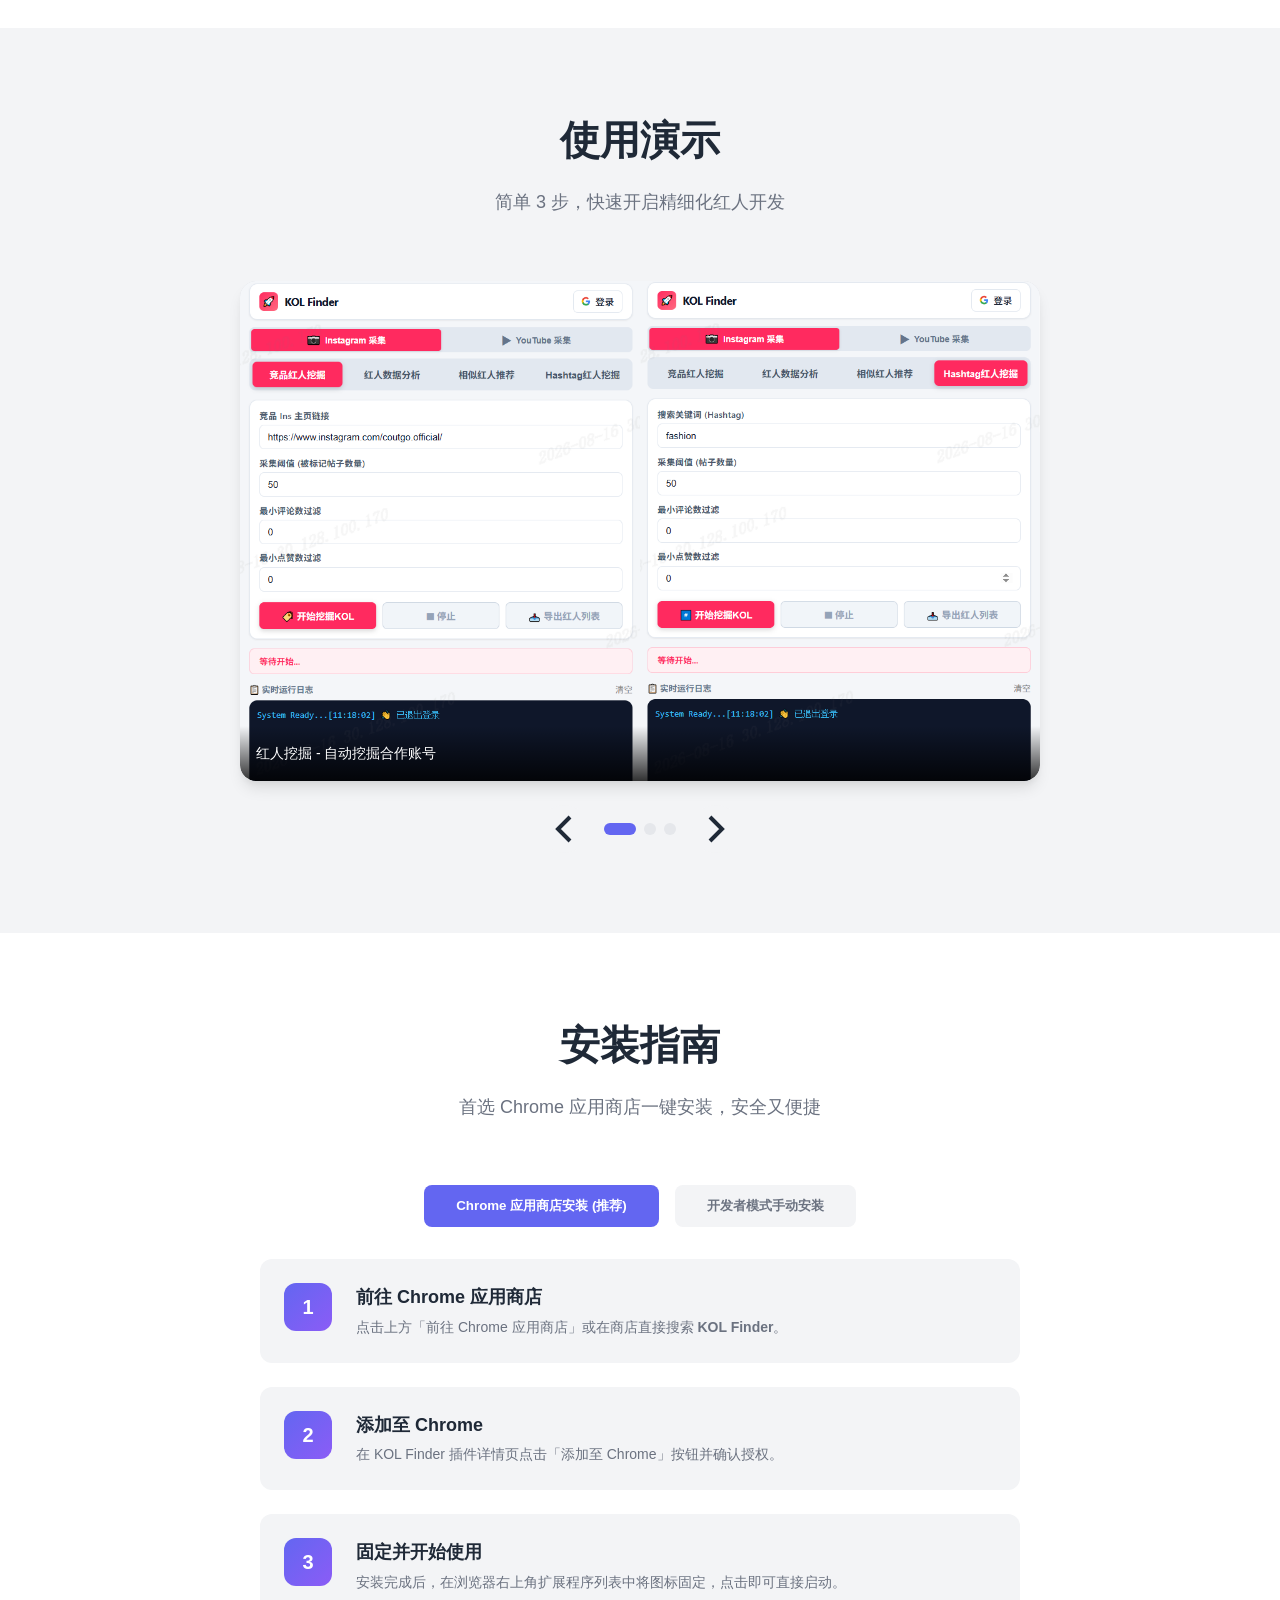
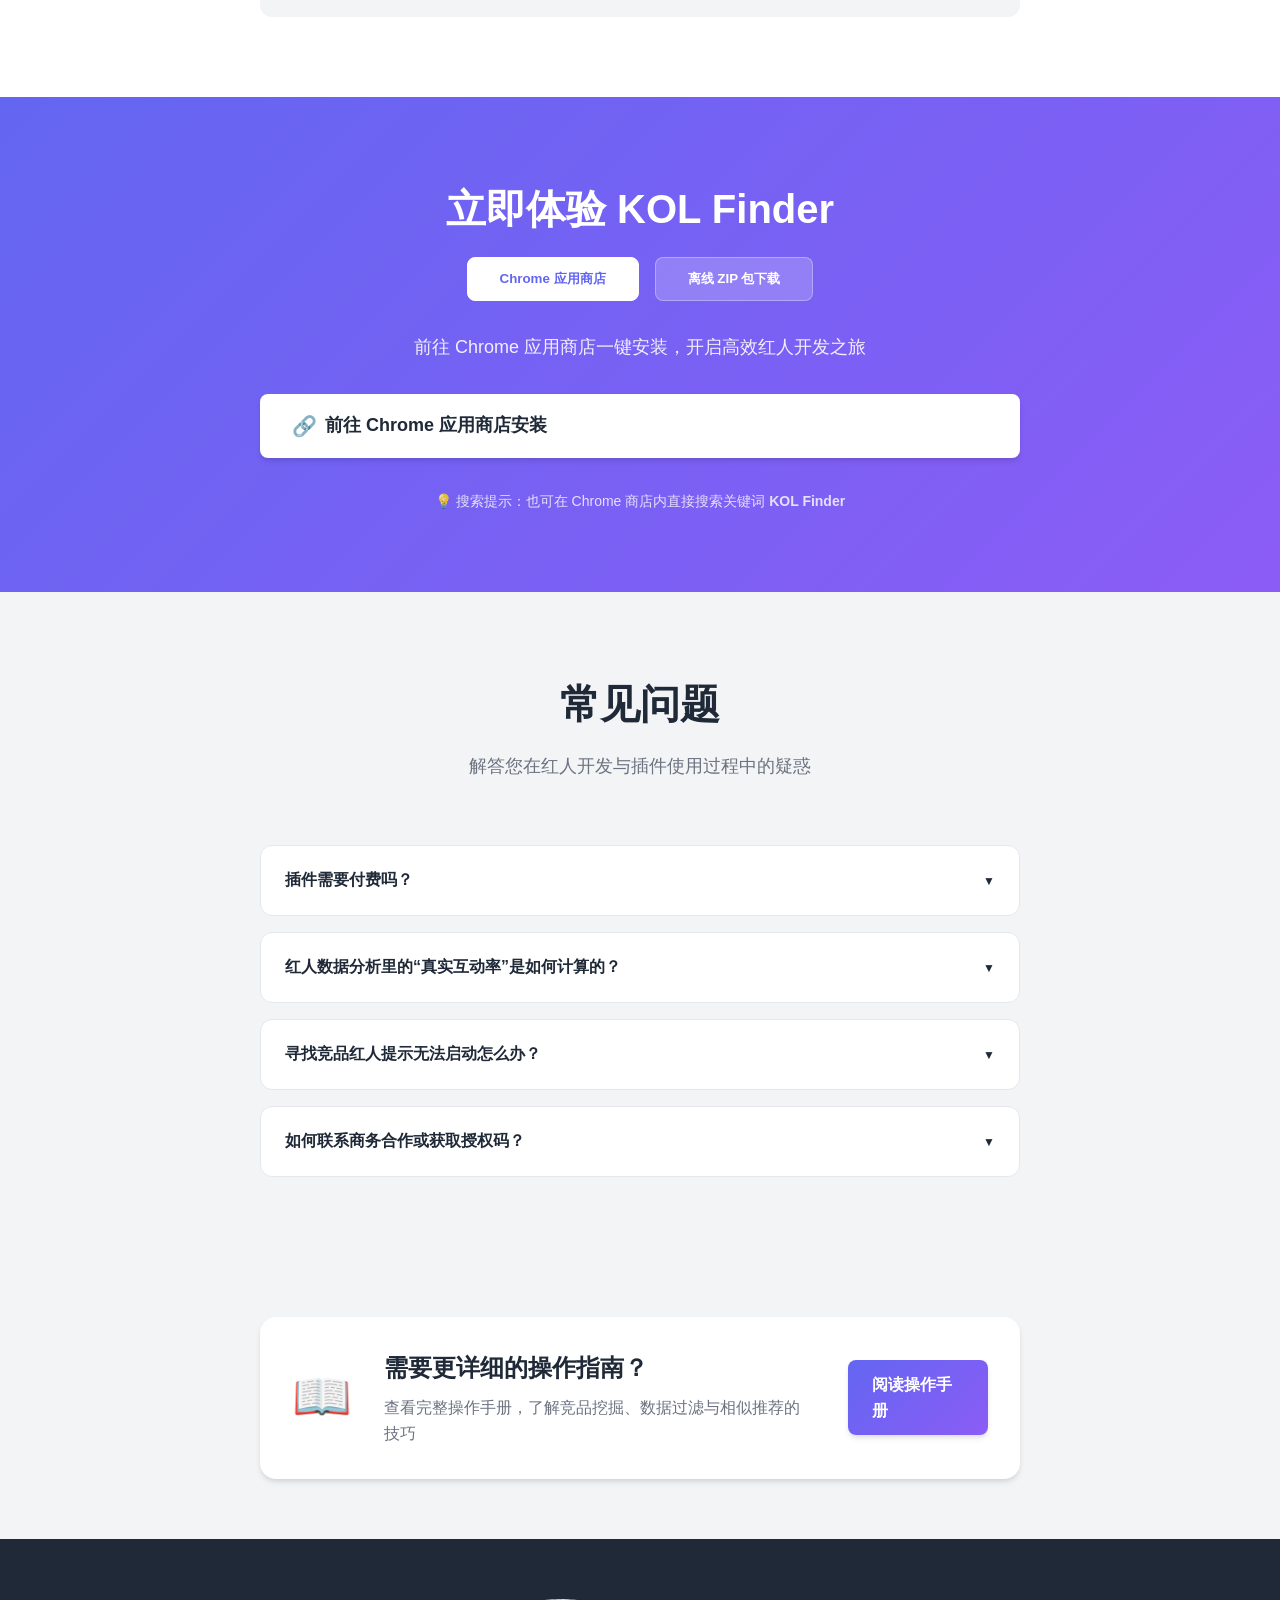
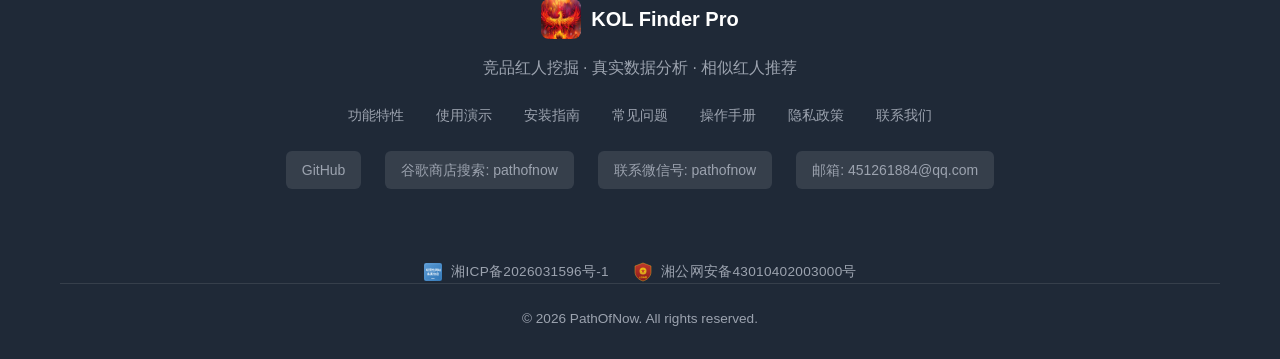
==== commit 2706632e: "ss" ====
--- a/docs/index.html
+++ b/docs/index.html
@@ -91,11 +91,11 @@
                         <span class="dot dot-yellow"></span>
                         <span class="dot dot-green"></span>
                     </div>
-                    <div class="browser-url">Chrome Web Store / KOL Finder Pro</div>
+                    <div class="browser-url"><b>Chrome Web Store / KOL Finder</b> </div>
                 </div>
                 <div class="browser-content">
                     <!-- 这里可使用我们之前生成的宣传海报或你的插件截图 -->
-                    <img src="assets/images/plugin.png" alt="KOL Finder Pro 核心界面" class="screenshot">
+                    <img src="assets/images/plugin.png" alt="KOL Finder 核心界面" class="screenshot">
                 </div>
             </div>
         </div>
